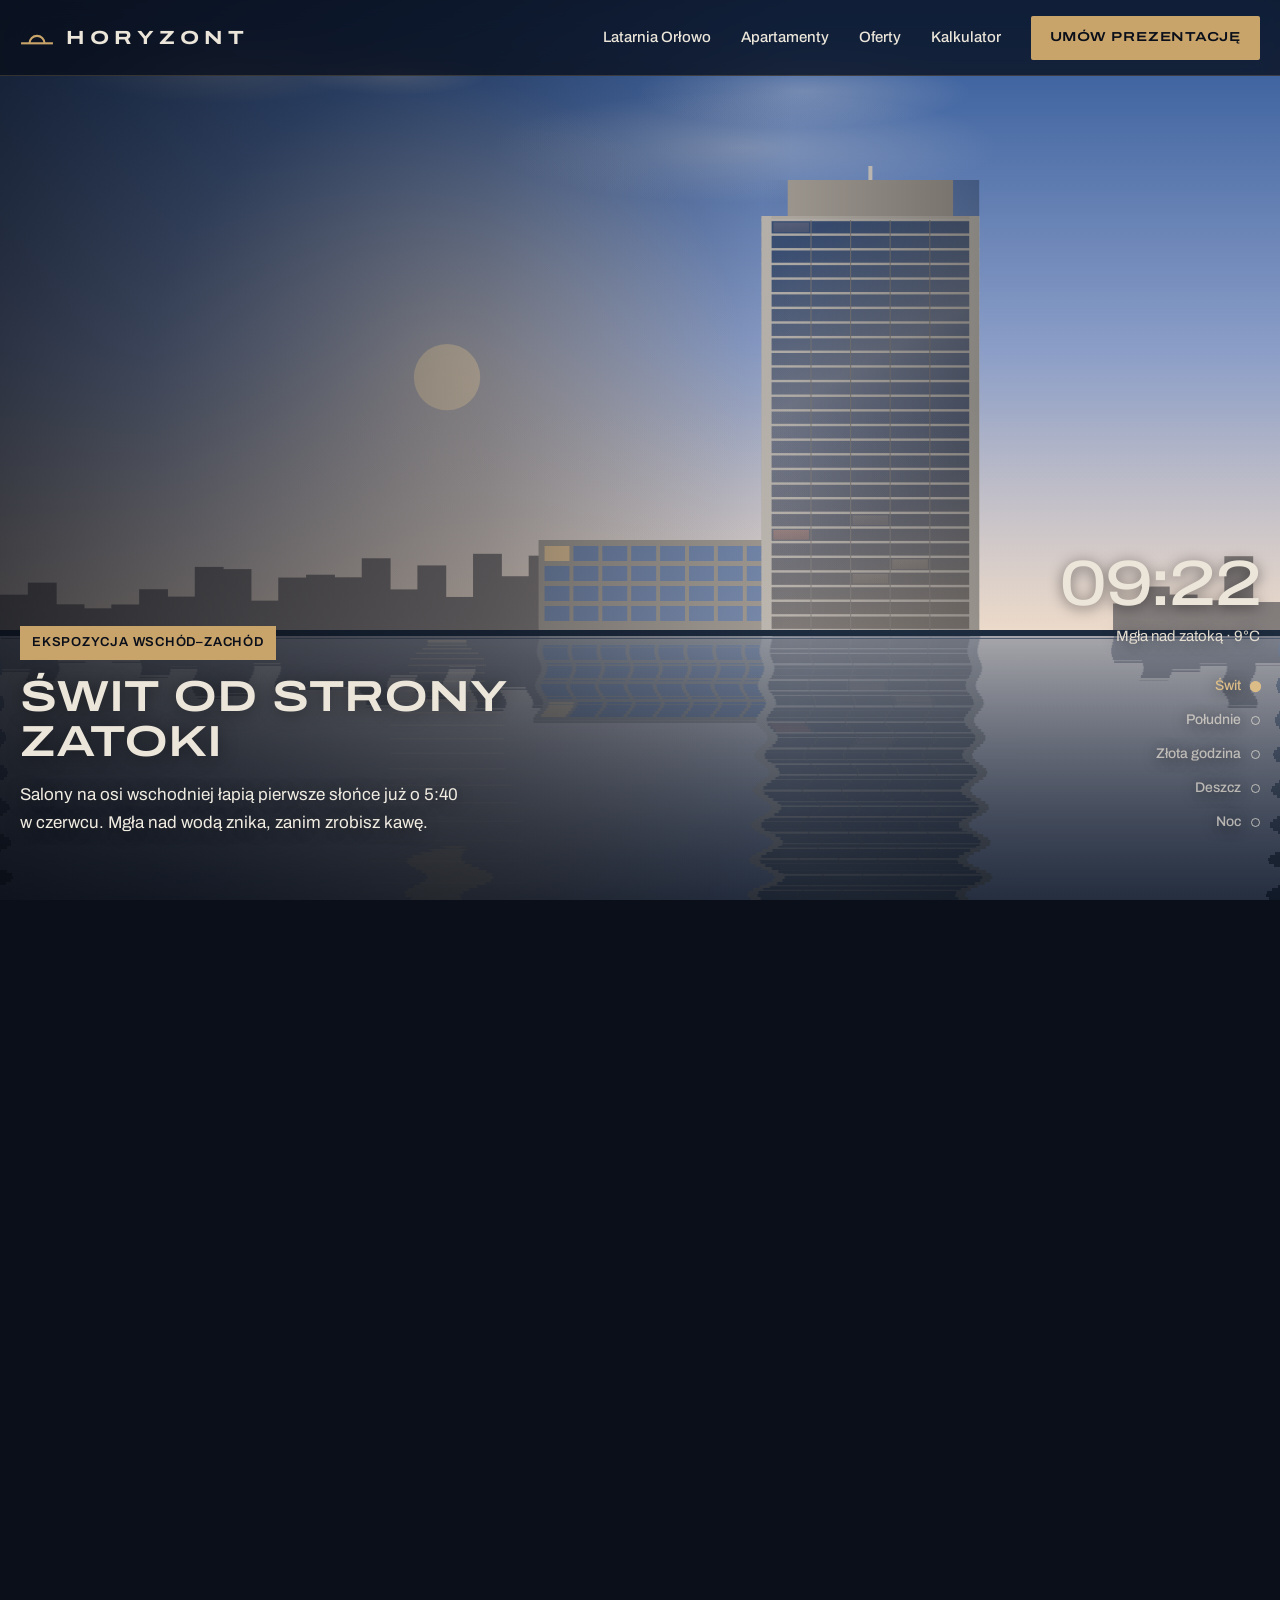
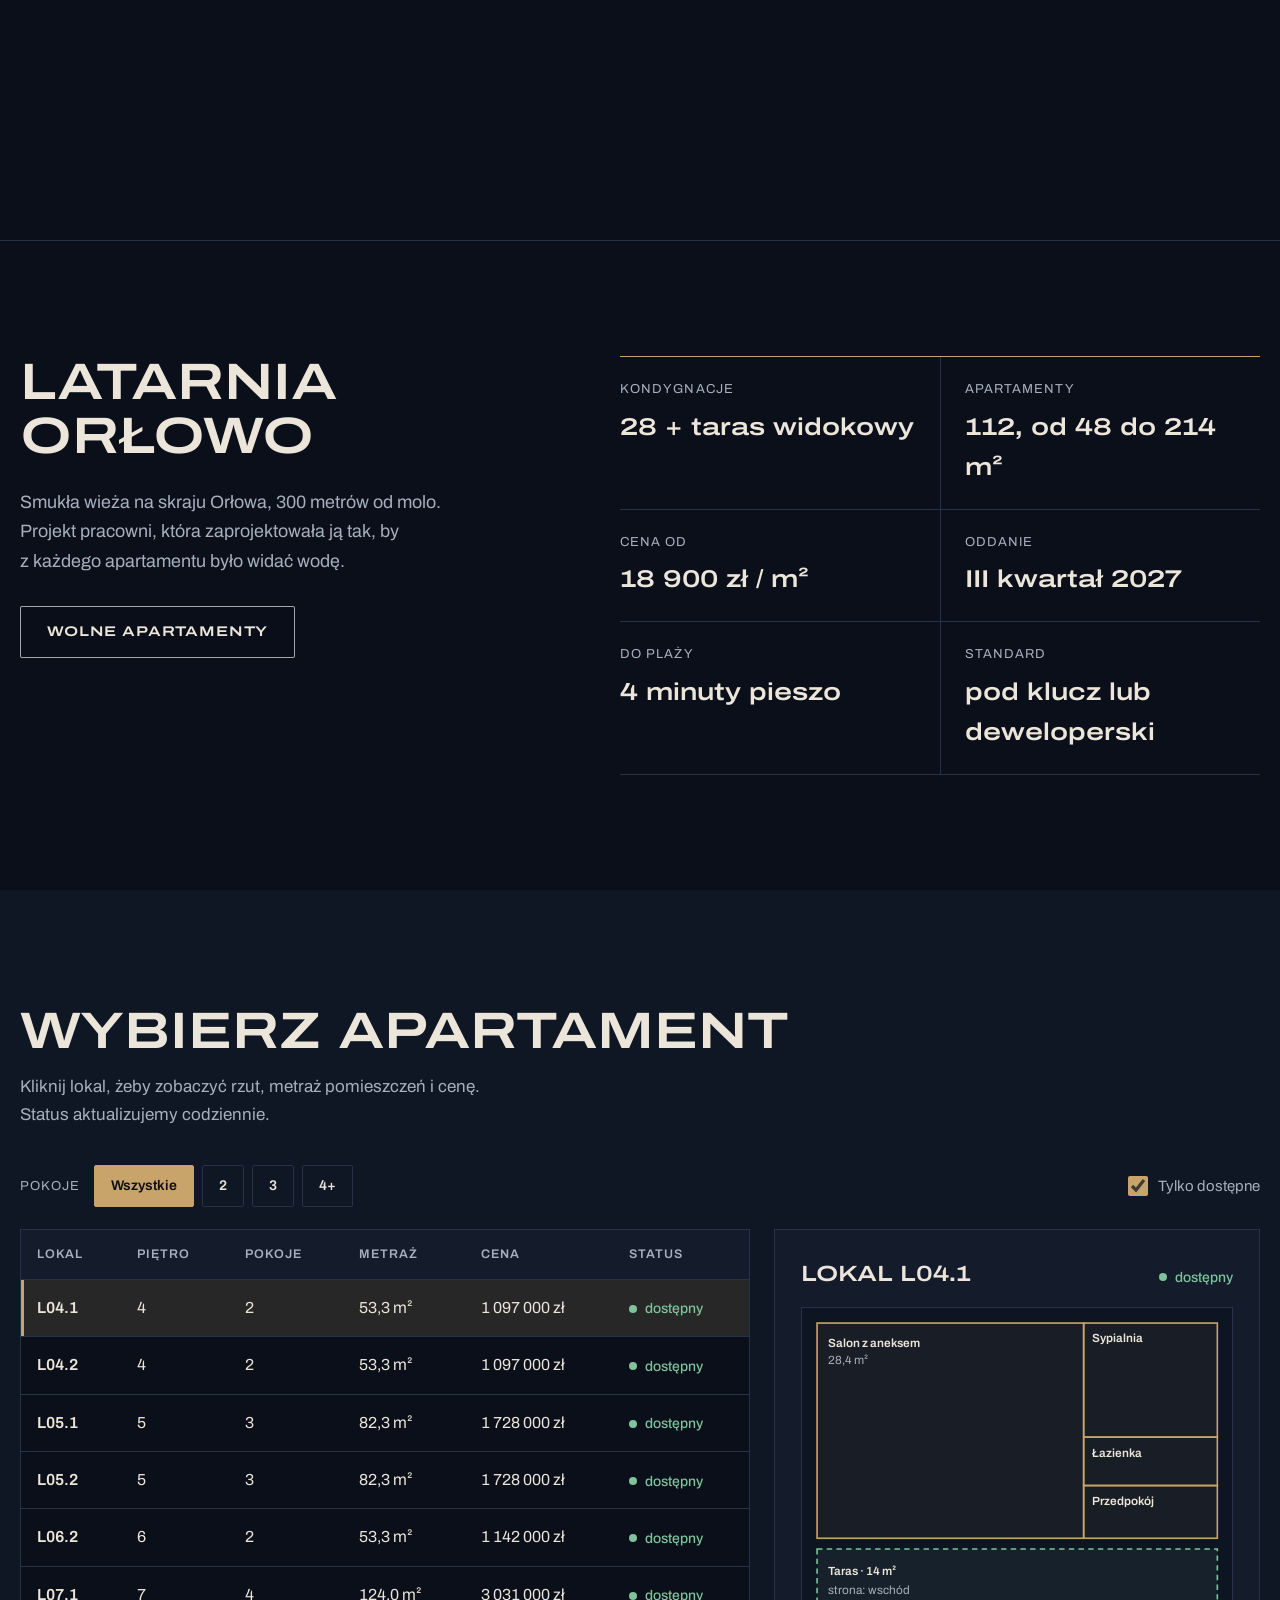
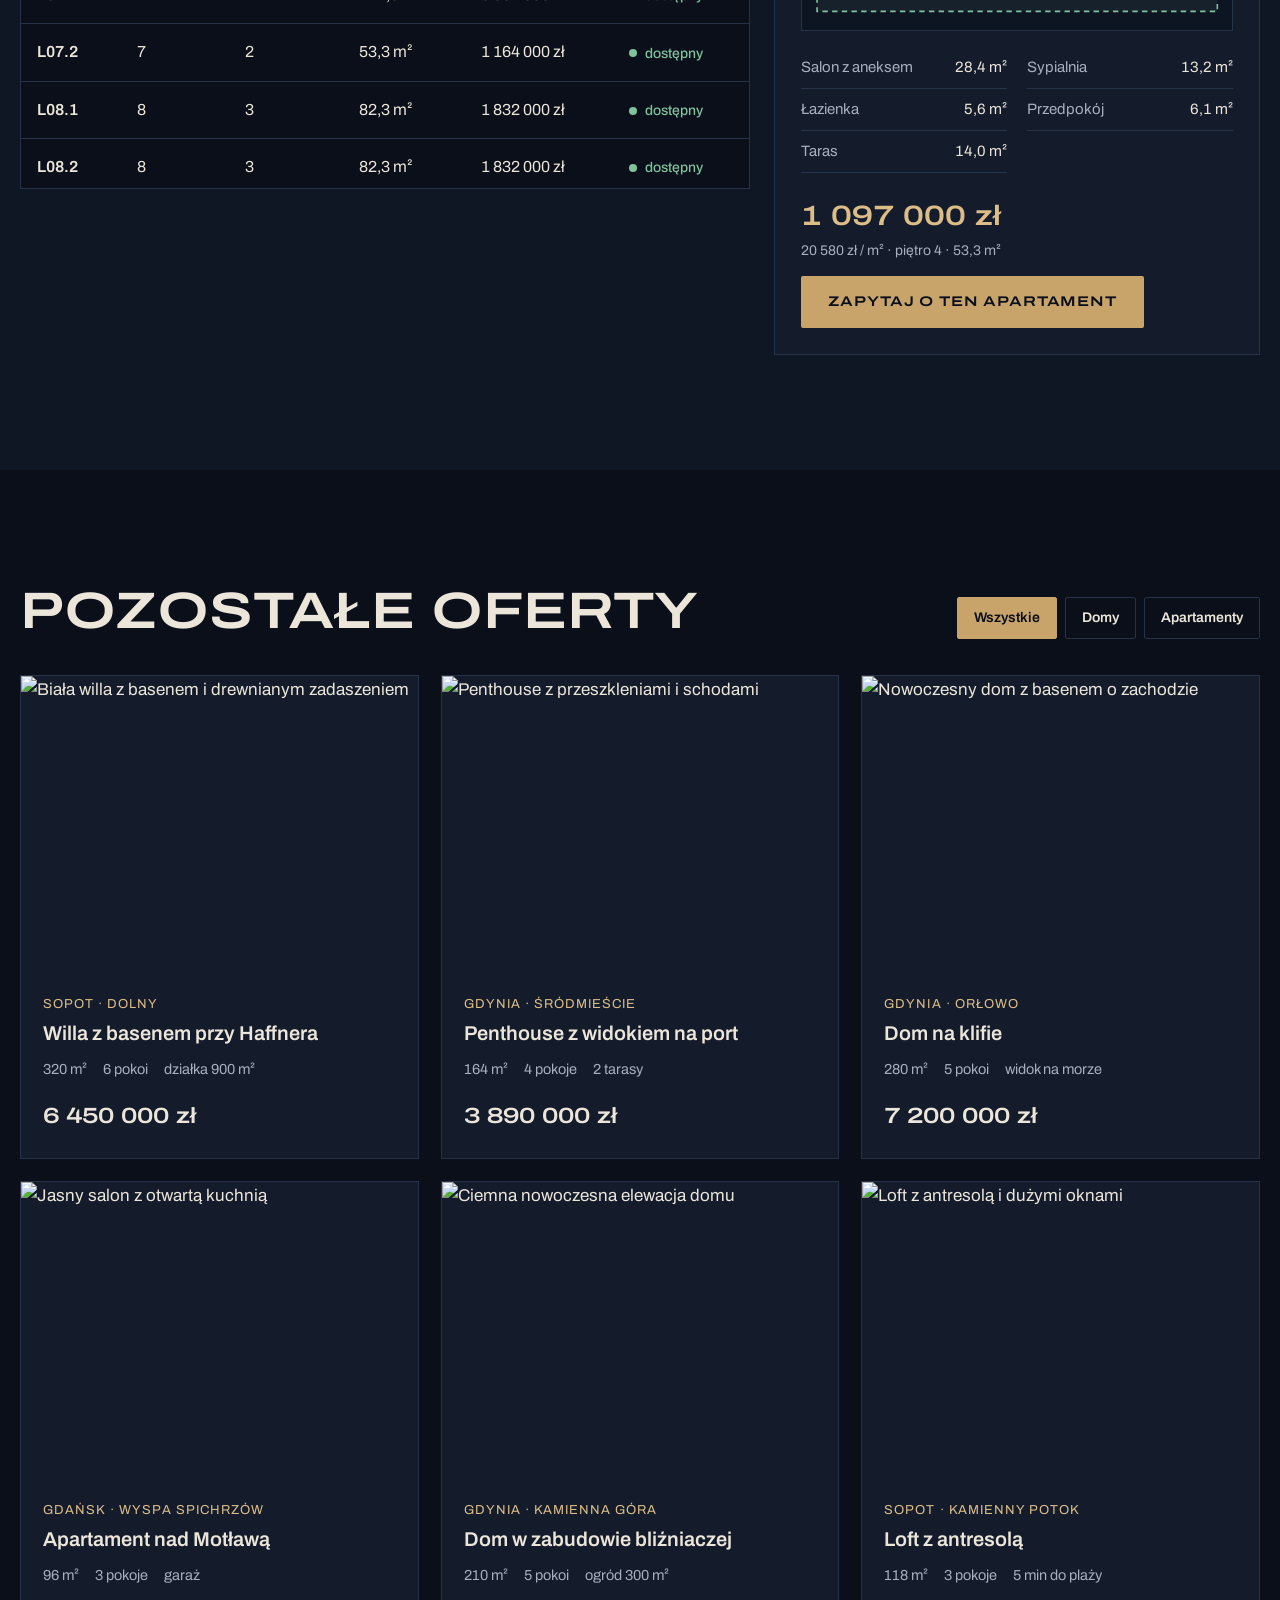
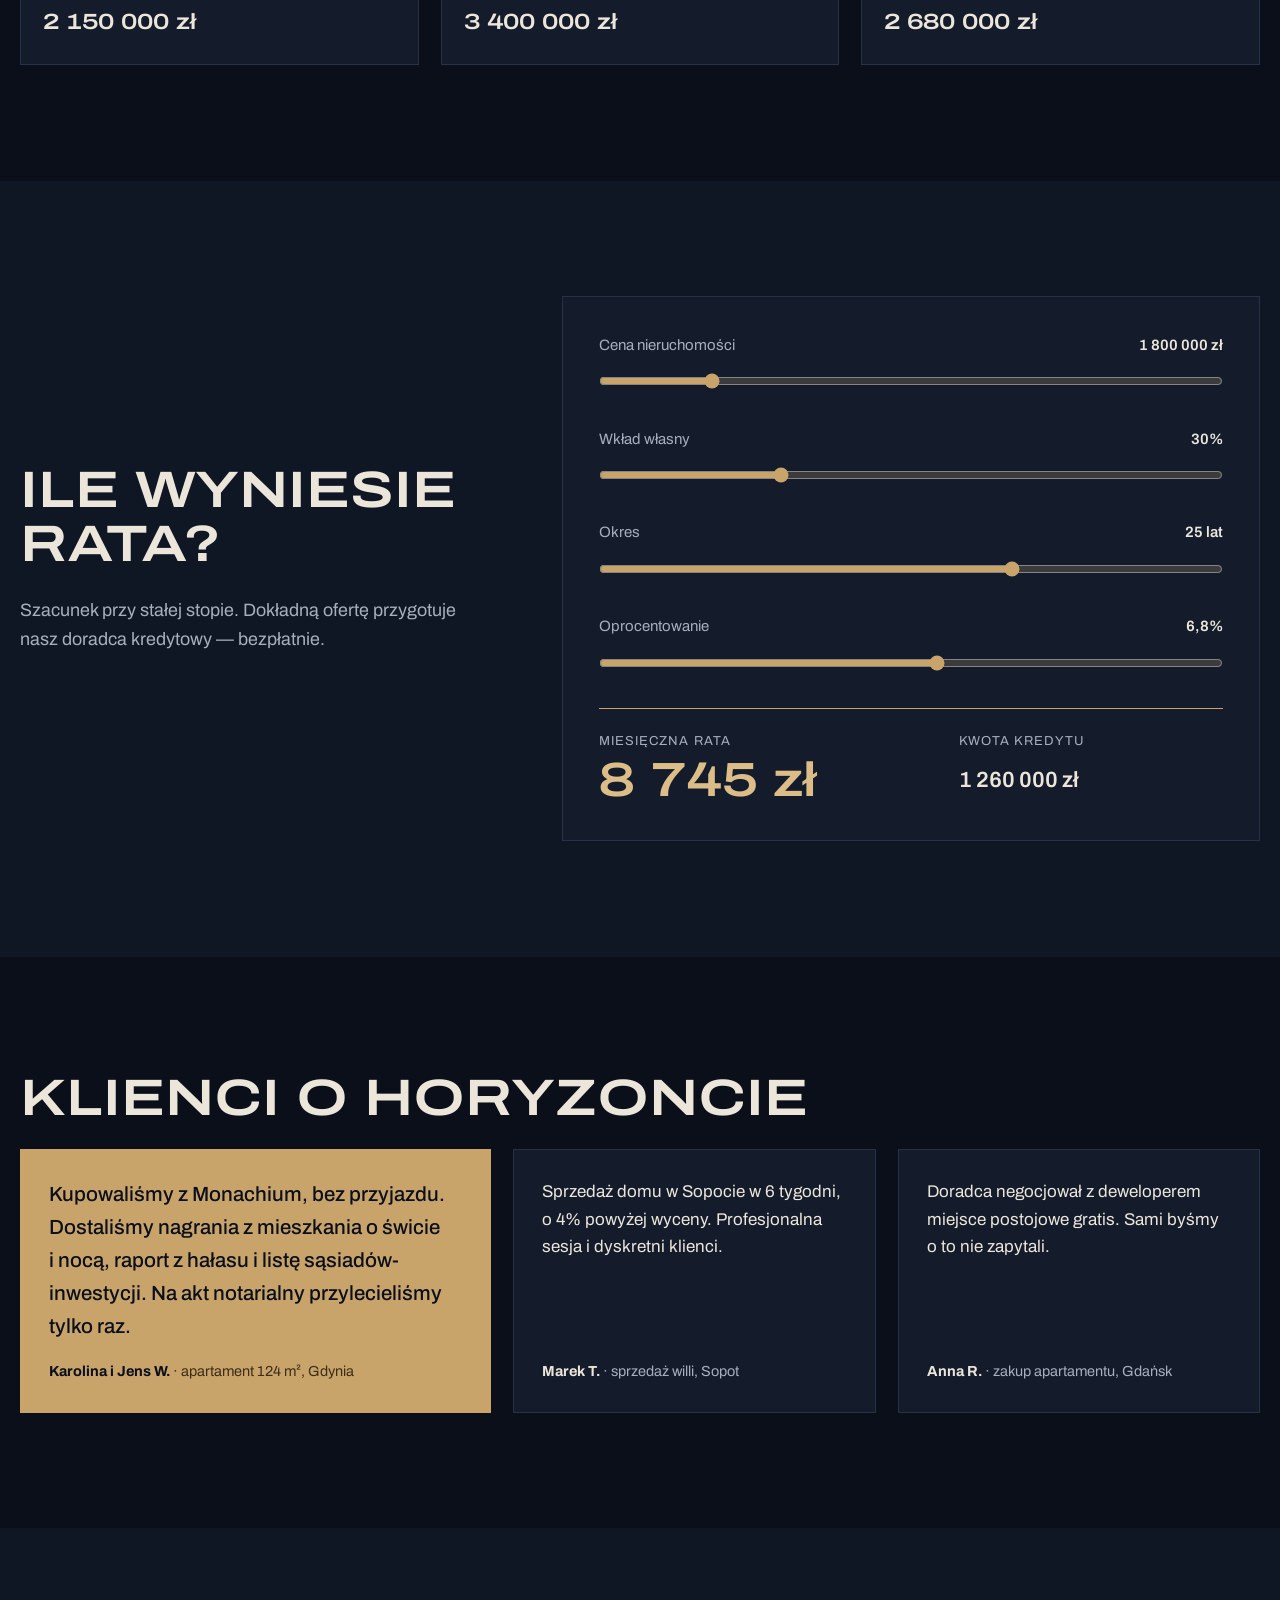
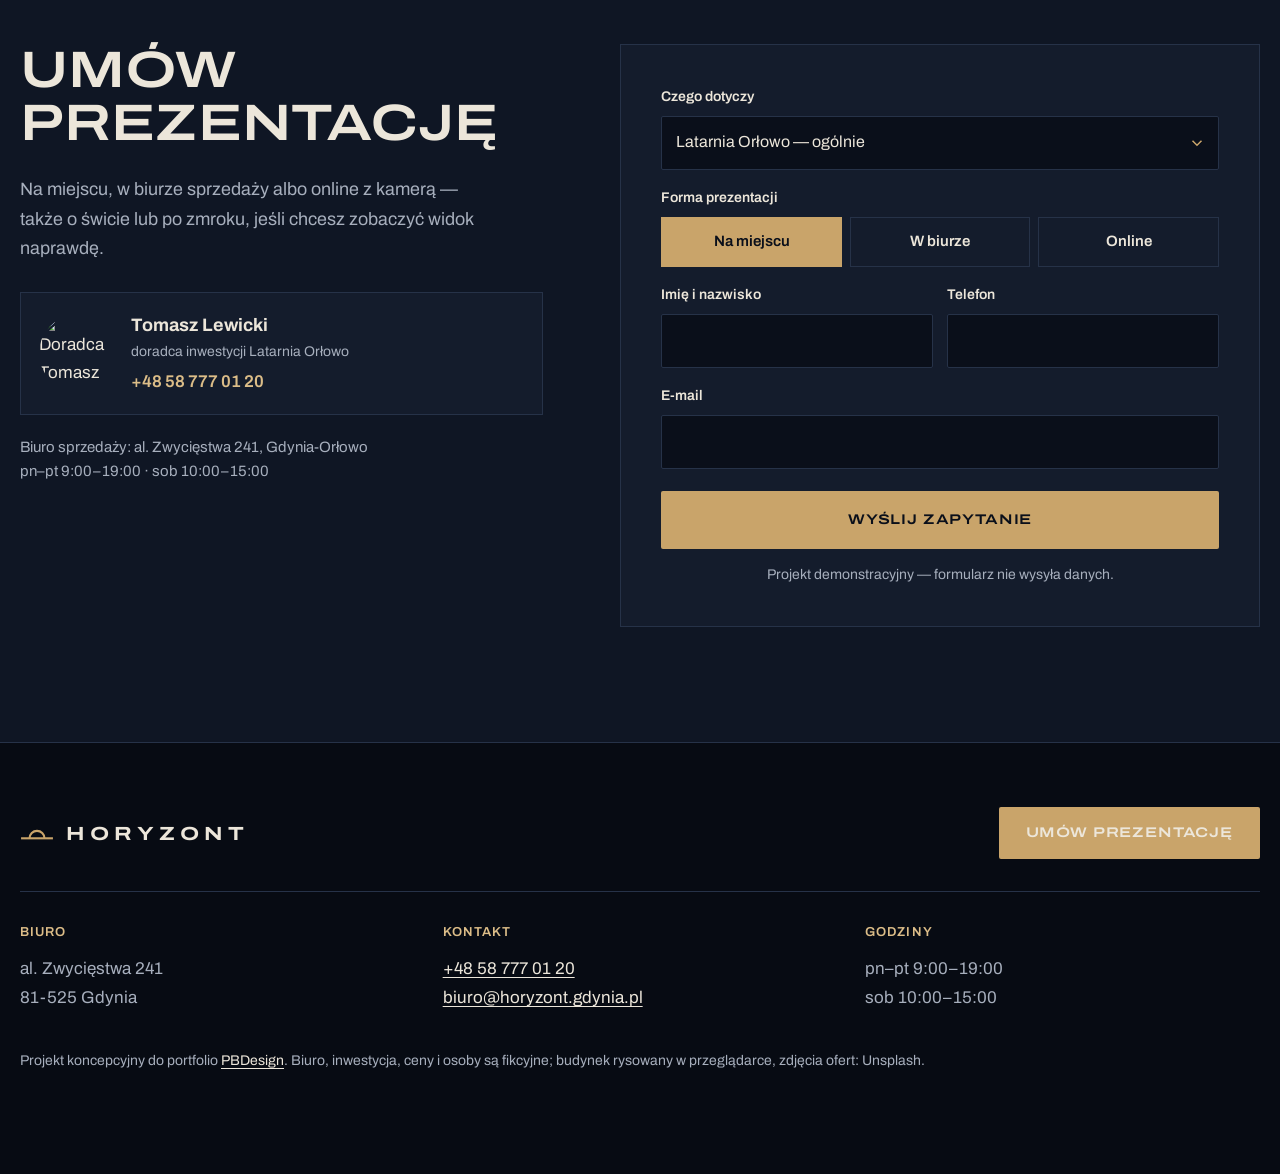
==== index.html @ 085b6e18 "Mobile: krótsza lista lokali i przewijanie do rzutu" ====
<!doctype html>
<html lang="pl">
<head>
<meta charset="utf-8">
<meta name="viewport" content="width=device-width, initial-scale=1, viewport-fit=cover">
<title>HORYZONT — nieruchomości premium, Gdynia · Latarnia Orłowo</title>
<meta name="description" content="HORYZONT — biuro nieruchomości premium w Gdyni. Latarnia Orłowo: 28 pięter nad Zatoką Gdańską. Zobacz budynek o świcie, w południe, o zachodzie, w deszczu i nocą.">
<meta property="og:title" content="HORYZONT — Latarnia Orłowo">
<meta property="og:description" content="Zobacz swój dom o każdej porze dnia. Apartamenty nad Zatoką Gdańską.">
<meta name="theme-color" content="#0a0f1a">
<link rel="icon" href="data:image/svg+xml,%3Csvg xmlns='http://www.w3.org/2000/svg' viewBox='0 0 32 32'%3E%3Crect width='32' height='32' fill='%230a0f1a'/%3E%3Cpath d='M4 21h24' stroke='%23c9a46a' stroke-width='2'/%3E%3Cpath d='M10 21a6 6 0 0 1 12 0' fill='none' stroke='%23c9a46a' stroke-width='2'/%3E%3C/svg%3E">
<link rel="preconnect" href="https://fonts.googleapis.com">
<link rel="preconnect" href="https://fonts.gstatic.com" crossorigin>
<link href="https://fonts.googleapis.com/css2?family=Archivo:wdth,wght@100,400;100,500;100,600;125,500;125,600;125,700&display=swap" rel="stylesheet">
<link rel="stylesheet" href="style.css?v=2">
</head>
<body>
<!--
THESIS: Budynek pokazany w czasie, nie na jednym renderze — scroll to zegar: świt, południe, złota godzina, deszcz, noc; odrzuca statyczny hero "wizualizacja + przycisk".
OWN-WORLD: nocny granat #0a0f1a / grafit #121a2a, mosiądz #c9a46a (linie, przyciski, cyfry), ciepła biel #ece6da. Archivo 125% wersalikami, cyfry tabelaryczne jak na planie architekta. Znak: horyzont z półkolem słońca. Ostre krawędzie, cienkie mosiężne linie, karty jako arkusze specyfikacji.
STORY: gość widzi budynek w pięciu warunkach, rozumie, co daje lokalizacja i standard, wybiera apartament z tabeli, liczy ratę, umawia prezentację.
FIRST VIEWPORT: pełnoekranowa scena canvas (świt nad zatoką, wieża z odbiciem w wodzie); po lewej nagłówek wersalikami, lead, mosiężny przycisk "Wybierz apartament"; po prawej HUD: zegar, pogoda, 5 punktów pory dnia.
FORM: kierunek wskazany przez użytkownika (scena pory dnia), przepis AMBRA w ciemnej odmianie; sygnatura: proceduralna scena canvas sterowana scrollem + tabela lokali z planem.
FINISH: unreviewed and undocumented is unfinished; this build ends with the finish review, the verdict, and DESIGN.md
-->
<a class="skip" href="#apartamenty">Przejdź do apartamentów</a>

<header class="header" id="header">
  <div class="wrap header__in">
    <a class="brand" href="#top" aria-label="HORYZONT — strona główna">
      <svg viewBox="0 0 32 20" aria-hidden="true"><path d="M1 15h30"/><path d="M9 15a7 7 0 0 1 14 0"/></svg>
      <span>HORYZONT</span>
    </a>
    <nav class="nav" id="nav" aria-label="Główna nawigacja">
      <a href="#inwestycja">Latarnia Orłowo</a>
      <a href="#apartamenty">Apartamenty</a>
      <a href="#oferty">Oferty</a>
      <a href="#kalkulator">Kalkulator</a>
      <a class="btn btn--gold nav__cta" href="#kontakt">Umów prezentację</a>
    </nav>
    <button class="burger" id="burger" type="button" aria-label="Otwórz menu" aria-expanded="false" aria-controls="nav"><span></span><span></span></button>
  </div>
</header>

<main id="top">
<section class="scene" id="scena" aria-label="Latarnia Orłowo o różnych porach dnia">
  <div class="scene__sticky">
    <canvas id="sky" aria-hidden="true"></canvas>
    <div class="scene__shade" aria-hidden="true"></div>

    <div class="wrap scene__ui">
      <div class="chapters">
        <article class="chapter is-on" data-at="0">
          <h1>Zobacz swój dom o&nbsp;każdej porze dnia</h1>
          <p>Latarnia Orłowo — 28 pięter nad Zatoką Gdańską. Przewiń, a&nbsp;pokażemy, jak budynek i&nbsp;widok z&nbsp;okien zmieniają się od świtu do nocy.</p>
          <div class="chapter__cta">
            <a class="btn btn--gold btn--lg" href="#apartamenty">Wybierz apartament</a>
            <a class="btn btn--line btn--lg" href="#kontakt">Umów prezentację</a>
          </div>
        </article>
        <article class="chapter" data-at="1">
          <span class="chip">Ekspozycja wschód–zachód</span>
          <h2>Świt od strony zatoki</h2>
          <p>Salony na osi wschodniej łapią pierwsze słońce już o&nbsp;5:40 w&nbsp;czerwcu. Mgła nad wodą znika, zanim zrobisz kawę.</p>
        </article>
        <article class="chapter" data-at="2">
          <span class="chip">3,1 m wysokości pomieszczeń</span>
          <h2>Światło przez cały dzień</h2>
          <p>Przeszklenia od podłogi do sufitu i&nbsp;szkło o&nbsp;niskiej refleksyjności. W&nbsp;południe mieszkanie jest jasne, ale nie przegrzane.</p>
        </article>
        <article class="chapter" data-at="3">
          <span class="chip">Tarasy do 64 m²</span>
          <h2>Zachód nad Kępą Redłowską</h2>
          <p>Każdy apartament od 12. piętra ma taras od strony zachodniej. Złota godzina trwa tu dłużej, bo nic nie zasłania horyzontu.</p>
        </article>
        <article class="chapter" data-at="4">
          <span class="chip">Izolacyjność akustyczna 45 dB</span>
          <h2>Kiedy pogoda się psuje</h2>
          <p>Potrójne szyby, cicha wentylacja z&nbsp;rekuperacją i&nbsp;garaż z&nbsp;windą prosto na piętro. Deszcz oglądasz, ale go nie słyszysz.</p>
        </article>
        <article class="chapter" data-at="5">
          <span class="chip">Concierge 24/7</span>
          <h2>Wieczór w&nbsp;Latarni</h2>
          <p>Oświetlony bulwar, recepcja całą dobę i&nbsp;światła Gdyni odbite w&nbsp;wodzie. Na dachu taras widokowy dla mieszkańców.</p>
          <div class="chapter__cta">
            <a class="btn btn--gold btn--lg" href="#apartamenty">Zobacz wolne apartamenty</a>
          </div>
        </article>
      </div>

      <aside class="hud" aria-label="Pora dnia w scenie">
        <p class="hud__time" id="hudTime">06:20</p>
        <p class="hud__weather" id="hudWeather">Mgła nad zatoką · 9°C</p>
        <ol class="hud__rail" id="hudRail">
          <li><button type="button" data-p="0.12">Świt</button></li>
          <li><button type="button" data-p="0.32">Południe</button></li>
          <li><button type="button" data-p="0.54">Złota godzina</button></li>
          <li><button type="button" data-p="0.74">Deszcz</button></li>
          <li><button type="button" data-p="0.95">Noc</button></li>
        </ol>
      </aside>
    </div>
    <p class="scene__hint" id="hint" aria-hidden="true">Przewiń, żeby zmienić porę dnia</p>
  </div>
</section>

<section class="inv" id="inwestycja" aria-labelledby="inv-h">
  <div class="wrap inv__in">
    <div>
      <h2 id="inv-h" class="h2">Latarnia Orłowo</h2>
      <p class="lead">Smukła wieża na skraju Orłowa, 300 metrów od molo. Projekt pracowni, która zaprojektowała ją tak, by z&nbsp;każdego apartamentu było widać wodę.</p>
      <a class="btn btn--line" href="#apartamenty">Wolne apartamenty</a>
    </div>
    <dl class="spec">
      <div><dt>Kondygnacje</dt><dd>28 + taras widokowy</dd></div>
      <div><dt>Apartamenty</dt><dd>112, od 48 do 214 m²</dd></div>
      <div><dt>Cena od</dt><dd>18 900 zł / m²</dd></div>
      <div><dt>Oddanie</dt><dd>III kwartał 2027</dd></div>
      <div><dt>Do plaży</dt><dd>4 minuty pieszo</dd></div>
      <div><dt>Standard</dt><dd>pod klucz lub deweloperski</dd></div>
    </dl>
  </div>
</section>

<section class="units" id="apartamenty" aria-labelledby="units-h">
  <div class="wrap">
    <div class="sec-head">
      <h2 id="units-h" class="h2">Wybierz apartament</h2>
      <p>Kliknij lokal, żeby zobaczyć rzut, metraż pomieszczeń i&nbsp;cenę. Status aktualizujemy codziennie.</p>
    </div>
    <div class="filters" role="group" aria-label="Filtruj apartamenty">
      <span class="filters__label">Pokoje</span>
      <button type="button" class="fchip is-on" data-rooms="all" aria-pressed="true">Wszystkie</button>
      <button type="button" class="fchip" data-rooms="2" aria-pressed="false">2</button>
      <button type="button" class="fchip" data-rooms="3" aria-pressed="false">3</button>
      <button type="button" class="fchip" data-rooms="4" aria-pressed="false">4+</button>
      <label class="toggle"><input type="checkbox" id="onlyFree" checked><span>Tylko dostępne</span></label>
    </div>
    <div class="units__in">
      <div class="table-wrap">
        <table class="utable">
          <thead><tr><th scope="col">Lokal</th><th scope="col">Piętro</th><th scope="col">Pokoje</th><th scope="col">Metraż</th><th scope="col">Cena</th><th scope="col">Status</th></tr></thead>
          <tbody id="unitRows"></tbody>
        </table>
        <button type="button" class="btn btn--line more" id="moreUnits" hidden>Pokaż wszystkie</button>
        <p class="empty" id="unitEmpty" hidden>Brak wolnych lokali w&nbsp;tym układzie. <button type="button" class="link" id="showAll">Pokaż także zarezerwowane</button></p>
      </div>
      <article class="plan" id="plan" aria-live="polite">
        <div class="plan__head">
          <h3 id="planTitle">Apartament</h3>
          <span class="status" id="planStatus"></span>
        </div>
        <svg class="plan__svg" id="planSvg" viewBox="0 0 400 300" role="img" aria-label="Rzut apartamentu"></svg>
        <dl class="plan__rooms" id="planRooms"></dl>
        <div class="plan__foot">
          <p><strong id="planPrice"></strong><span id="planM2"></span></p>
          <a class="btn btn--gold" href="#kontakt" id="planAsk">Zapytaj o&nbsp;ten apartament</a>
        </div>
      </article>
    </div>
  </div>
</section>

<section class="offers" id="oferty" aria-labelledby="off-h">
  <div class="wrap">
    <div class="sec-head">
      <h2 id="off-h" class="h2">Pozostałe oferty</h2>
      <div class="tabs" role="group" aria-label="Rodzaj nieruchomości">
        <button type="button" class="fchip is-on" data-kind="all" aria-pressed="true">Wszystkie</button>
        <button type="button" class="fchip" data-kind="dom" aria-pressed="false">Domy</button>
        <button type="button" class="fchip" data-kind="apt" aria-pressed="false">Apartamenty</button>
      </div>
    </div>
    <div class="ogrid" id="ogrid">
      <article class="offer" data-kind="dom"><img src="https://images.unsplash.com/photo-1613490493576-7fde63acd811?w=900&q=75" alt="Biała willa z basenem i drewnianym zadaszeniem" loading="lazy"><div class="offer__body"><p class="offer__loc">Sopot · Dolny</p><h3>Willa z&nbsp;basenem przy Haffnera</h3><ul><li>320 m²</li><li>6 pokoi</li><li>działka 900 m²</li></ul><p class="offer__price">6 450 000 zł</p></div></article>
      <article class="offer" data-kind="apt"><img src="https://images.unsplash.com/photo-1600573472550-8090b5e0745e?w=900&q=75" alt="Penthouse z przeszkleniami i schodami" loading="lazy"><div class="offer__body"><p class="offer__loc">Gdynia · Śródmieście</p><h3>Penthouse z&nbsp;widokiem na port</h3><ul><li>164 m²</li><li>4 pokoje</li><li>2 tarasy</li></ul><p class="offer__price">3 890 000 zł</p></div></article>
      <article class="offer" data-kind="dom"><img src="https://images.unsplash.com/photo-1580587771525-78b9dba3b914?w=900&q=75" alt="Nowoczesny dom z basenem o zachodzie" loading="lazy"><div class="offer__body"><p class="offer__loc">Gdynia · Orłowo</p><h3>Dom na klifie</h3><ul><li>280 m²</li><li>5 pokoi</li><li>widok na morze</li></ul><p class="offer__price">7 200 000 zł</p></div></article>
      <article class="offer" data-kind="apt"><img src="https://images.unsplash.com/photo-1600607687939-ce8a6c25118c?w=900&q=75" alt="Jasny salon z otwartą kuchnią" loading="lazy"><div class="offer__body"><p class="offer__loc">Gdańsk · Wyspa Spichrzów</p><h3>Apartament nad Motławą</h3><ul><li>96 m²</li><li>3 pokoje</li><li>garaż</li></ul><p class="offer__price">2 150 000 zł</p></div></article>
      <article class="offer" data-kind="dom"><img src="https://images.unsplash.com/photo-1600585154526-990dced4db0d?w=900&q=75" alt="Ciemna nowoczesna elewacja domu" loading="lazy"><div class="offer__body"><p class="offer__loc">Gdynia · Kamienna Góra</p><h3>Dom w&nbsp;zabudowie bliźniaczej</h3><ul><li>210 m²</li><li>5 pokoi</li><li>ogród 300 m²</li></ul><p class="offer__price">3 400 000 zł</p></div></article>
      <article class="offer" data-kind="apt"><img src="https://images.unsplash.com/photo-1600566753086-00f18fb6b3ea?w=900&q=75" alt="Loft z antresolą i dużymi oknami" loading="lazy"><div class="offer__body"><p class="offer__loc">Sopot · Kamienny Potok</p><h3>Loft z&nbsp;antresolą</h3><ul><li>118 m²</li><li>3 pokoje</li><li>5 min do plaży</li></ul><p class="offer__price">2 680 000 zł</p></div></article>
    </div>
  </div>
</section>

<section class="calc" id="kalkulator" aria-labelledby="calc-h">
  <div class="wrap calc__in">
    <div>
      <h2 id="calc-h" class="h2">Ile wyniesie rata?</h2>
      <p class="lead">Szacunek przy stałej stopie. Dokładną ofertę przygotuje nasz doradca kredytowy — bezpłatnie.</p>
    </div>
    <form class="calcbox" id="calc" onsubmit="return false">
      <div class="range"><label for="cPrice">Cena nieruchomości <output id="oPrice">1 800 000 zł</output></label><input type="range" id="cPrice" min="500000" max="8000000" step="50000" value="1800000"></div>
      <div class="range"><label for="cDown">Wkład własny <output id="oDown">30%</output></label><input type="range" id="cDown" min="10" max="80" step="5" value="30"></div>
      <div class="range"><label for="cYears">Okres <output id="oYears">25 lat</output></label><input type="range" id="cYears" min="5" max="35" step="1" value="25"></div>
      <div class="range"><label for="cRate">Oprocentowanie <output id="oRate">6,8%</output></label><input type="range" id="cRate" min="3" max="10" step="0.1" value="6.8"></div>
      <div class="calcbox__res">
        <p><span>Miesięczna rata</span><strong id="rata">8 207 zł</strong></p>
        <p><span>Kwota kredytu</span><b id="kwota">1 260 000 zł</b></p>
      </div>
    </form>
  </div>
</section>

<section class="voices" aria-labelledby="voi-h">
  <div class="wrap">
    <h2 id="voi-h" class="h2">Klienci o&nbsp;HORYZONCIE</h2>
    <div class="voices__in">
      <figure class="voice voice--lead">
        <blockquote>Kupowaliśmy z&nbsp;Monachium, bez przyjazdu. Dostaliśmy nagrania z&nbsp;mieszkania o&nbsp;świcie i&nbsp;nocą, raport z&nbsp;hałasu i&nbsp;listę sąsiadów-inwestycji. Na akt notarialny przylecieliśmy tylko raz.</blockquote>
        <figcaption><b>Karolina i&nbsp;Jens W.</b> · apartament 124 m², Gdynia</figcaption>
      </figure>
      <figure class="voice"><blockquote>Sprzedaż domu w&nbsp;Sopocie w&nbsp;6 tygodni, o&nbsp;4% powyżej wyceny. Profesjonalna sesja i&nbsp;dyskretni klienci.</blockquote><figcaption><b>Marek T.</b> · sprzedaż willi, Sopot</figcaption></figure>
      <figure class="voice"><blockquote>Doradca negocjował z&nbsp;deweloperem miejsce postojowe gratis. Sami byśmy o&nbsp;to nie zapytali.</blockquote><figcaption><b>Anna R.</b> · zakup apartamentu, Gdańsk</figcaption></figure>
    </div>
  </div>
</section>

<section class="contact" id="kontakt" aria-labelledby="con-h">
  <div class="wrap contact__in">
    <div class="contact__aside">
      <h2 id="con-h" class="h2">Umów prezentację</h2>
      <p class="lead">Na miejscu, w&nbsp;biurze sprzedaży albo online z&nbsp;kamerą — także o&nbsp;świcie lub po zmroku, jeśli chcesz zobaczyć widok naprawdę.</p>
      <div class="agent">
        <img src="https://images.unsplash.com/photo-1560250097-0b93528c311a?w=300&q=80" alt="Doradca Tomasz Lewicki" loading="lazy">
        <div><b>Tomasz Lewicki</b><span>doradca inwestycji Latarnia Orłowo</span><a href="tel:+48587770120">+48 58 777 01 20</a></div>
      </div>
      <p class="office">Biuro sprzedaży: al. Zwycięstwa 241, Gdynia-Orłowo<br>pn–pt 9:00–19:00 · sob 10:00–15:00</p>
    </div>
    <form class="form" id="form" novalidate>
      <div id="formBody">
        <div class="field"><label for="topic">Czego dotyczy</label><select id="topic" name="topic"><option value="latarnia">Latarnia Orłowo — ogólnie</option></select></div>
        <fieldset class="field">
          <legend>Forma prezentacji</legend>
          <div class="seg">
            <label><input type="radio" name="mode" value="miejsce" checked><span>Na miejscu</span></label>
            <label><input type="radio" name="mode" value="biuro"><span>W&nbsp;biurze</span></label>
            <label><input type="radio" name="mode" value="online"><span>Online</span></label>
          </div>
        </fieldset>
        <div class="row2">
          <div class="field"><label for="name">Imię i&nbsp;nazwisko</label><input id="name" name="name" autocomplete="name"><p class="err" id="name-err"></p></div>
          <div class="field"><label for="phone">Telefon</label><input id="phone" name="phone" type="tel" autocomplete="tel" inputmode="tel"><p class="err" id="phone-err"></p></div>
        </div>
        <div class="field"><label for="email">E-mail</label><input id="email" name="email" type="email" autocomplete="email"><p class="err" id="email-err"></p></div>
        <button class="btn btn--gold btn--lg btn--full" type="submit" id="submit">Wyślij zapytanie</button>
        <p class="form__note">Projekt demonstracyjny — formularz nie wysyła danych.</p>
      </div>
      <div class="done" id="done" hidden tabindex="-1">
        <svg viewBox="0 0 32 20" aria-hidden="true"><path d="M1 15h30"/><path d="M9 15a7 7 0 0 1 14 0"/></svg>
        <h3>Dziękujemy</h3>
        <p id="doneText"></p>
        <button class="btn btn--line" type="button" id="again">Nowe zapytanie</button>
      </div>
    </form>
  </div>
</section>
</main>

<footer class="footer">
  <div class="wrap">
    <div class="footer__top">
      <a class="brand" href="#top"><svg viewBox="0 0 32 20" aria-hidden="true"><path d="M1 15h30"/><path d="M9 15a7 7 0 0 1 14 0"/></svg><span>HORYZONT</span></a>
      <a class="btn btn--gold" href="#kontakt">Umów prezentację</a>
    </div>
    <div class="footer__grid">
      <div><h3>Biuro</h3><p>al. Zwycięstwa 241<br>81-525 Gdynia</p></div>
      <div><h3>Kontakt</h3><p><a href="tel:+48587770120">+48 58 777 01 20</a><br><a href="mailto:biuro@horyzont.gdynia.pl">biuro@horyzont.gdynia.pl</a></p></div>
      <div><h3>Godziny</h3><p>pn–pt 9:00–19:00<br>sob 10:00–15:00</p></div>
    </div>
    <p class="footer__small">Projekt koncepcyjny do portfolio <a href="https://borkowskiprzemo098.github.io/PORTFOLIO/">PBDesign</a>. Biuro, inwestycja, ceny i&nbsp;osoby są fikcyjne; budynek rysowany w&nbsp;przeglądarce, zdjęcia ofert: Unsplash.</p>
  </div>
</footer>

<a class="fab" href="#kontakt" id="fab">Umów prezentację</a>

<script src="app.js?v=5"></script>
</body>
</html>
---- style.css ----
:root {
  --night: #0a0f1a;
  --night-2: #0f1624;
  --panel: #141c2c;
  --line: #263248;
  --brass: #c9a46a;
  --brass-hi: #dcbd88;
  --text: #ece6da;
  --muted: #a7afbd;
  --free: #7fc29b;
  --held: #e0b45e;
  --sold: #8a93a3;
  --err: #ff9b86;
  --ease: cubic-bezier(.16, 1, .3, 1);
  --font: "Archivo", system-ui, sans-serif;
  --header: 76px;
}

*, *::before, *::after { box-sizing: border-box; }
html { scroll-behavior: smooth; scroll-padding-top: var(--header); scrollbar-color: var(--line) var(--night); -webkit-text-size-adjust: 100%; }
body { margin: 0; background: var(--night); color: var(--text); font: 400 17px/1.65 var(--font); -webkit-font-smoothing: antialiased; overflow-x: clip; }
img { display: block; max-width: 100%; height: auto; }
a { color: var(--brass-hi); text-underline-offset: 3px; }
::selection { background: var(--brass); color: var(--night); }
:focus-visible { outline: 2px solid var(--brass-hi); outline-offset: 3px; }
.wrap { width: min(1280px, 100% - 40px); margin-inline: auto; }
.skip { position: absolute; left: -999px; top: 8px; background: var(--brass); color: var(--night); padding: 10px 16px; z-index: 100; }
.skip:focus { left: 16px; }
section:not(.scene) { padding-block: clamp(72px, 9vw, 130px); }

.h2, h1, .chapter h2, .brand span, .spec dd, .plan__foot strong, .calcbox__res strong, .offer__price, .hud__time {
  font-stretch: 125%;
}
.h2 { font-size: clamp(30px, 4vw, 54px); font-weight: 600; line-height: 1.05; text-transform: uppercase; margin: 0 0 24px; text-wrap: balance; }
.lead { font-size: clamp(17px, 1.4vw, 20px); color: var(--muted); max-width: 46ch; }
.sec-head { display: flex; justify-content: space-between; align-items: end; flex-wrap: wrap; gap: 14px 48px; margin-bottom: 36px; }
.sec-head .h2 { margin: 0; }
.sec-head p { margin: 0; color: var(--muted); max-width: 46ch; }

/* buttons */
.btn { display: inline-flex; align-items: center; justify-content: center; min-height: 52px; padding: 14px 26px; font: 600 14px/1.15 var(--font); font-stretch: 125%; letter-spacing: .06em; text-transform: uppercase; text-decoration: none; border: 1.5px solid transparent; border-radius: 2px; cursor: pointer; text-align: center; transition: background-color .25s, color .25s, border-color .25s, transform .25s var(--ease); }
.btn--lg { min-height: 58px; padding: 16px 30px; }
.btn--full { width: 100%; }
.btn--gold { background: var(--brass); color: var(--night); }
.btn--gold:hover { background: var(--brass-hi); transform: translateY(-2px); }
.btn--line { background: rgba(10, 15, 26, .35); color: var(--text); border-color: rgba(236, 230, 218, .7); }
.btn--line:hover { background: var(--text); color: var(--night); }
.btn[disabled] { opacity: .6; cursor: progress; }

/* header */
.header { position: fixed; inset: 0 0 auto; z-index: 50; height: var(--header); background: rgba(10, 15, 26, .78); backdrop-filter: blur(14px) saturate(1.2); -webkit-backdrop-filter: blur(14px) saturate(1.2); border-bottom: 1px solid rgba(201, 164, 106, .22); }
.header__in { display: flex; align-items: center; justify-content: space-between; height: 100%; }
.brand { display: inline-flex; align-items: center; gap: 12px; color: var(--text); text-decoration: none; }
.brand svg { width: 34px; height: 22px; fill: none; stroke: var(--brass); stroke-width: 2; }
.brand span { font-size: 19px; font-weight: 700; letter-spacing: .26em; }
.nav { display: flex; align-items: center; gap: 30px; }
.nav a:not(.btn) { color: var(--text); font-size: 15px; font-weight: 500; text-decoration: none; padding-block: 6px; background: linear-gradient(var(--brass), var(--brass)) 0 100% / 0 1.5px no-repeat; transition: background-size .35s var(--ease); }
.nav a:not(.btn):hover { background-size: 100% 1.5px; }
.nav__cta { min-height: 44px; padding: 10px 18px; font-size: 13px; }
.burger { display: none; width: 48px; height: 48px; border: 0; background: transparent; color: var(--text); cursor: pointer; padding: 0 11px; }
.burger span { display: block; height: 2px; background: currentColor; margin: 7px 0; transition: transform .3s var(--ease); }
.burger[aria-expanded="true"] span:first-child { transform: translateY(4.5px) rotate(45deg); }
.burger[aria-expanded="true"] span:last-child { transform: translateY(-4.5px) rotate(-45deg); }

/* scene */
.scene { position: relative; height: 560vh; background: var(--night); }
.scene__sticky { position: sticky; top: 0; height: 100vh; height: 100svh; overflow: hidden; }
#sky { position: absolute; inset: 0; width: 100%; height: 100%; display: block; }
.scene__shade { position: absolute; inset: 0; pointer-events: none; background: linear-gradient(90deg, rgba(6, 9, 16, .72) 0%, rgba(6, 9, 16, .35) 38%, rgba(6, 9, 16, 0) 62%), linear-gradient(0deg, rgba(6, 9, 16, .55) 0%, rgba(6, 9, 16, 0) 30%); }
.scene__ui { position: relative; height: 100%; display: grid; grid-template-columns: minmax(0, 1fr) auto; align-items: end; gap: 24px; padding: calc(var(--header) + 24px) 0 clamp(36px, 7vh, 72px); }
.chapters { position: relative; min-height: 340px; max-width: 600px; }
.chapter { position: absolute; left: 0; right: 0; bottom: 0; opacity: 0; transform: translateY(14px); transition: opacity .55s var(--ease), transform .7s var(--ease), visibility .55s; visibility: hidden; text-shadow: 0 2px 18px rgba(0, 0, 0, .45); }
.chapter.is-on { opacity: 1; transform: none; visibility: visible; }
.chapter h1 { font-size: clamp(36px, 5vw, 74px); font-weight: 700; line-height: 1; text-transform: uppercase; margin: 0 0 22px; }
.chapter h2 { font-size: clamp(28px, 3.4vw, 50px); font-weight: 600; line-height: 1.05; text-transform: uppercase; margin: 14px 0 16px; }
.chapter p { font-size: clamp(17px, 1.3vw, 19px); color: #f1ece2; max-width: 44ch; margin: 0; }
.chapter__cta { display: flex; flex-wrap: wrap; gap: 12px; margin-top: 28px; text-shadow: none; }
.chip { display: inline-block; font-size: 13px; font-weight: 600; letter-spacing: .06em; text-transform: uppercase; color: var(--night); background: var(--brass); padding: 6px 12px; text-shadow: none; }
.hud { align-self: end; text-align: right; color: var(--text); text-shadow: 0 2px 14px rgba(0, 0, 0, .5); min-width: 220px; }
.hud__time { margin: 0; font-size: clamp(44px, 5vw, 76px); font-weight: 500; line-height: 1; font-variant-numeric: tabular-nums; letter-spacing: -.01em; }
.hud__weather { margin: 8px 0 22px; font-size: 15px; color: #e3dccf; }
.hud__rail { list-style: none; margin: 0; padding: 0; display: grid; gap: 4px; justify-items: end; }
.hud__rail button { display: inline-flex; align-items: center; gap: 10px; background: none; border: 0; color: rgba(236, 230, 218, .7); font: 500 14px/1 var(--font); cursor: pointer; padding: 8px 0; text-shadow: inherit; }
.hud__rail button::after { content: ""; width: 9px; height: 9px; border: 1.5px solid currentColor; border-radius: 50%; transition: background-color .3s, transform .3s var(--ease); }
.hud__rail button:hover { color: var(--text); }
.hud__rail button.is-on { color: var(--brass-hi); }
.hud__rail button.is-on::after { background: var(--brass-hi); transform: scale(1.25); }
.scene__hint { position: absolute; left: 50%; bottom: 18px; transform: translateX(-50%); margin: 0; font-size: 13px; letter-spacing: .08em; text-transform: uppercase; color: rgba(236, 230, 218, .8); transition: opacity .4s; display: flex; flex-direction: column; align-items: center; gap: 8px; }
.scene__hint::after { content: ""; width: 1.5px; height: 28px; background: linear-gradient(var(--brass), transparent); animation: drip 1.8s var(--ease) infinite; }
@keyframes drip { from { transform: scaleY(0); transform-origin: top; } to { transform: scaleY(1); transform-origin: top; } }
.scene__hint.is-hidden { opacity: 0; }

/* investment */
.inv { background: var(--night); border-top: 1px solid var(--line); }
.inv__in { display: grid; grid-template-columns: minmax(0, .9fr) minmax(0, 1.1fr); gap: clamp(32px, 6vw, 96px); align-items: start; }
.inv .lead { margin: 0 0 30px; }
.spec { display: grid; grid-template-columns: repeat(2, minmax(0, 1fr)); margin: 0; border-top: 1px solid var(--brass); }
.spec div { padding: 22px 0; border-bottom: 1px solid var(--line); }
.spec div:nth-child(odd) { padding-right: 24px; }
.spec div:nth-child(even) { padding-left: 24px; border-left: 1px solid var(--line); }
.spec dt { font-size: 13px; letter-spacing: .08em; text-transform: uppercase; color: var(--muted); margin-bottom: 6px; }
.spec dd { margin: 0; font-size: clamp(20px, 1.9vw, 26px); font-weight: 600; }

/* units */
.units { background: var(--night-2); }
.filters, .tabs { display: flex; flex-wrap: wrap; align-items: center; gap: 8px; }
.filters { margin-bottom: 22px; }
.filters__label { font-size: 13px; letter-spacing: .08em; text-transform: uppercase; color: var(--muted); margin-right: 6px; }
.fchip { min-height: 42px; padding: 8px 16px; border: 1.5px solid var(--line); background: transparent; color: var(--text); font: 600 14px/1 var(--font); border-radius: 2px; cursor: pointer; transition: border-color .2s, background-color .2s, color .2s; }
.fchip:hover { border-color: var(--brass); }
.fchip.is-on { background: var(--brass); border-color: var(--brass); color: var(--night); }
.toggle { display: inline-flex; align-items: center; gap: 10px; margin-left: auto; font-size: 15px; color: var(--muted); cursor: pointer; }
.toggle input { width: 20px; height: 20px; accent-color: var(--brass); margin: 0; }
.units__in { display: grid; grid-template-columns: minmax(0, 1.2fr) minmax(0, .8fr); gap: 24px; align-items: start; }
.table-wrap { border: 1px solid var(--line); max-height: 560px; overflow: auto; background: var(--night); }
.utable { width: 100%; border-collapse: collapse; font-variant-numeric: tabular-nums; }
.utable th { position: sticky; top: 0; background: var(--panel); text-align: left; font-size: 12.5px; font-weight: 600; letter-spacing: .08em; text-transform: uppercase; color: var(--muted); padding: 14px 16px; z-index: 1; }
.utable td { padding: 15px 16px; border-top: 1px solid var(--line); font-size: 16px; }
.utable tr[data-id] { cursor: pointer; transition: background-color .15s; }
.utable tr[data-id]:hover { background: rgba(201, 164, 106, .08); }
.utable tr.is-on { background: rgba(201, 164, 106, .16); box-shadow: inset 3px 0 0 var(--brass); }
.utable td:first-child { font-weight: 600; }
.utable td.meta { display: none; }
.utable button.rowbtn { all: unset; cursor: pointer; font-weight: 600; }
.utable button.rowbtn:focus-visible { outline: 2px solid var(--brass-hi); outline-offset: 3px; }
.status { display: inline-flex; align-items: center; gap: 8px; font-size: 14px; font-weight: 500; white-space: nowrap; }
.status::before { content: ""; width: 8px; height: 8px; border-radius: 50%; background: currentColor; }
.st-free { color: var(--free); }
.st-held { color: var(--held); }
.st-sold { color: var(--sold); }
.more { width: 100%; margin-top: 4px; }
.empty { padding: 32px 16px; text-align: center; color: var(--muted); margin: 0; }
.link { background: none; border: 0; color: var(--brass-hi); font: inherit; text-decoration: underline; cursor: pointer; }
.plan { background: var(--panel); border: 1px solid var(--line); padding: 26px; position: sticky; top: calc(var(--header) + 20px); }
.plan__head { display: flex; justify-content: space-between; align-items: baseline; gap: 16px; margin-bottom: 14px; }
.plan__head h3 { margin: 0; font-size: 22px; font-weight: 600; font-stretch: 125%; text-transform: uppercase; }
.plan__svg { width: 100%; height: auto; display: block; background: #0d1422; border: 1px solid var(--line); }
.plan__svg rect { fill: rgba(201, 164, 106, .06); stroke: var(--brass); stroke-width: 1.5; }
.plan__svg rect.terrace { fill: rgba(127, 194, 155, .08); stroke: var(--free); stroke-dasharray: 5 4; }
.plan__svg text { fill: var(--text); font: 600 11px var(--font); }
.plan__svg text.m { fill: var(--muted); font-weight: 400; }
.plan__rooms { display: grid; grid-template-columns: 1fr 1fr; gap: 0 20px; margin: 16px 0 0; font-size: 15px; }
.plan__rooms div { display: flex; justify-content: space-between; padding: 8px 0; border-bottom: 1px solid var(--line); }
.plan__rooms dt { color: var(--muted); }
.plan__rooms dd { margin: 0; font-variant-numeric: tabular-nums; }
.plan__foot { display: flex; justify-content: space-between; align-items: center; flex-wrap: wrap; gap: 14px; margin-top: 20px; }
.plan__foot p { margin: 0; display: grid; }
.plan__foot strong { font-size: 28px; font-weight: 600; color: var(--brass-hi); font-variant-numeric: tabular-nums; }
.plan__foot span { font-size: 14px; color: var(--muted); }

/* offers */
.offers { background: var(--night); }
.ogrid { display: grid; grid-template-columns: repeat(3, minmax(0, 1fr)); gap: 22px; }
.offer { background: var(--panel); border: 1px solid var(--line); overflow: hidden; transition: transform .45s var(--ease), border-color .3s; }
.offer:hover { transform: translateY(-4px); border-color: rgba(201, 164, 106, .6); }
.offer img { width: 100%; aspect-ratio: 4 / 3; object-fit: cover; transition: transform .8s var(--ease); }
.offer:hover img { transform: scale(1.04); }
.offer__body { padding: 20px 22px 24px; }
.offer__loc { margin: 0; font-size: 13px; letter-spacing: .08em; text-transform: uppercase; color: var(--brass-hi); }
.offer h3 { margin: 6px 0 12px; font-size: 20px; font-weight: 600; line-height: 1.25; }
.offer ul { list-style: none; padding: 0; margin: 0 0 16px; display: flex; flex-wrap: wrap; gap: 6px 16px; font-size: 14.5px; color: var(--muted); }
.offer__price { margin: 0; font-size: 22px; font-weight: 600; font-variant-numeric: tabular-nums; }
.offer[hidden] { display: none; }

/* calc */
.calc { background: var(--night-2); }
.calc__in { display: grid; grid-template-columns: minmax(0, .8fr) minmax(0, 1.2fr); gap: clamp(32px, 6vw, 96px); align-items: center; }
.calcbox { background: var(--panel); border: 1px solid var(--line); padding: clamp(22px, 3vw, 36px); display: grid; gap: 22px; }
.range label { display: flex; justify-content: space-between; gap: 12px; font-size: 15px; color: var(--muted); margin-bottom: 10px; }
.range output { color: var(--text); font-weight: 600; font-variant-numeric: tabular-nums; }
.range input { width: 100%; accent-color: var(--brass); height: 28px; margin: 0; }
.calcbox__res { display: grid; grid-template-columns: 1.3fr 1fr; gap: 16px; border-top: 1px solid var(--brass); padding-top: 22px; }
.calcbox__res p { margin: 0; display: grid; gap: 4px; }
.calcbox__res span { font-size: 13px; letter-spacing: .08em; text-transform: uppercase; color: var(--muted); }
.calcbox__res strong { font-size: clamp(34px, 4vw, 48px); font-weight: 600; color: var(--brass-hi); line-height: 1; font-variant-numeric: tabular-nums; }
.calcbox__res b { font-size: 22px; font-weight: 600; font-variant-numeric: tabular-nums; }

/* voices */
.voices { background: var(--night); }
.voices__in { display: grid; grid-template-columns: minmax(0, 1.3fr) minmax(0, 1fr) minmax(0, 1fr); gap: 22px; }
.voice { margin: 0; padding: 28px; border: 1px solid var(--line); background: var(--panel); display: flex; flex-direction: column; gap: 18px; }
.voice--lead { background: var(--brass); border-color: var(--brass); color: var(--night); }
.voice blockquote { margin: 0; font-size: 17px; line-height: 1.6; flex: 1; }
.voice--lead blockquote { font-size: clamp(19px, 1.6vw, 23px); font-weight: 500; }
.voice figcaption { font-size: 14.5px; color: var(--muted); }
.voice figcaption b { color: var(--text); }
.voice--lead figcaption { color: #3b2e18; }
.voice--lead figcaption b { color: var(--night); }

/* contact */
.contact { background: var(--night-2); }
.contact__in { display: grid; grid-template-columns: minmax(0, .9fr) minmax(0, 1.1fr); gap: clamp(32px, 6vw, 96px); align-items: start; }
.agent { display: flex; gap: 16px; align-items: center; margin: 28px 0 20px; padding: 18px; border: 1px solid var(--line); background: var(--panel); }
.agent img { width: 76px; height: 76px; object-fit: cover; border-radius: 50%; }
.agent div { display: grid; }
.agent b { font-size: 18px; }
.agent span { font-size: 14px; color: var(--muted); }
.agent a { font-weight: 600; text-decoration: none; margin-top: 4px; }
.office { color: var(--muted); font-size: 15px; }
.form { background: var(--panel); border: 1px solid var(--line); padding: clamp(22px, 3.5vw, 40px); min-width: 0; }
fieldset { border: 0; padding: 0; margin: 0; min-width: 0; }
.field { margin-bottom: 16px; min-width: 0; }
.field > label, legend { display: block; font-size: 14px; font-weight: 600; margin-bottom: 8px; padding: 0; color: var(--text); }
.field input, .field select { display: block; width: 100%; min-height: 54px; padding: 13px 14px; font: 400 16px/1.3 var(--font); color: var(--text); background: var(--night); border: 1.5px solid var(--line); border-radius: 2px; transition: border-color .2s; -webkit-appearance: none; appearance: none; caret-color: var(--brass); }
.field select { background-image: url("data:image/svg+xml,%3Csvg xmlns='http://www.w3.org/2000/svg' viewBox='0 0 24 24' fill='none' stroke='%23c9a46a' stroke-width='2'%3E%3Cpath d='M6 9l6 6 6-6'/%3E%3C/svg%3E"); background-repeat: no-repeat; background-position: right 12px center; background-size: 18px; padding-right: 40px; }
.field select option { background: var(--night); color: var(--text); }
.field input:focus, .field select:focus { outline: none; border-color: var(--brass); }
.field.has-err input { border-color: var(--err); }
.err { color: var(--err); font-size: 14px; margin: 6px 0 0; }
.err:empty { display: none; }
.seg { display: grid; grid-template-columns: repeat(3, minmax(0, 1fr)); gap: 8px; }
.seg label { position: relative; }
.seg input { position: absolute; inset: 0; opacity: 0; margin: 0; cursor: pointer; }
.seg span { display: grid; place-items: center; min-height: 50px; padding: 8px; border: 1.5px solid var(--line); font-weight: 600; font-size: 15px; text-align: center; cursor: pointer; transition: border-color .2s, background-color .2s, color .2s; }
.seg label:hover span { border-color: var(--brass); }
.seg input:checked + span { background: var(--brass); border-color: var(--brass); color: var(--night); }
.seg input:focus-visible + span { outline: 2px solid var(--brass-hi); outline-offset: 3px; }
.row2 { display: grid; grid-template-columns: repeat(2, minmax(0, 1fr)); gap: 0 14px; }
.form .btn--full { margin-top: 6px; }
.form__note { font-size: 14px; color: var(--muted); text-align: center; margin: 14px 0 0; }
.done { text-align: center; padding: 36px 0; }
.done svg { width: 72px; height: 46px; fill: none; stroke: var(--brass); stroke-width: 1.6; margin: 0 auto 18px; }
.done h3 { font-size: 30px; font-weight: 600; font-stretch: 125%; text-transform: uppercase; margin: 0 0 12px; }
.done p { color: var(--muted); max-width: 42ch; margin: 0 auto 26px; }

/* footer */
.footer { background: #070b13; padding: 64px 0 100px; border-top: 1px solid var(--line); }
.footer__top { display: flex; justify-content: space-between; align-items: center; flex-wrap: wrap; gap: 20px; padding-bottom: 32px; border-bottom: 1px solid var(--line); }
.footer__grid { display: grid; grid-template-columns: repeat(3, minmax(0, 1fr)); gap: 28px; padding-top: 30px; }
.footer h3 { font-size: 13px; letter-spacing: .08em; text-transform: uppercase; color: var(--brass-hi); margin: 0 0 10px; font-weight: 600; }
.footer p { margin: 0; line-height: 1.75; color: var(--muted); }
.footer a { color: var(--text); }
.footer__small { margin-top: 36px !important; font-size: 14px; }

.fab { display: none; }

@media (max-width: 1000px) {
  .burger { display: block; }
  .nav { position: fixed; top: var(--header); left: 0; right: 0; display: none; flex-direction: column; align-items: stretch; gap: 0; background: var(--night); padding: 8px 20px 24px; border-bottom: 1px solid var(--line); max-height: calc(100vh - var(--header)); overflow-y: auto; }
  .nav.is-open { display: flex; }
  .nav a:not(.btn) { padding: 16px 0; border-bottom: 1px solid var(--line); font-size: 17px; background: none; }
  .nav__cta { margin-top: 18px; min-height: 54px; }
  .inv__in, .units__in, .calc__in, .contact__in { grid-template-columns: minmax(0, 1fr); }
  .plan { position: static; }
  .ogrid { grid-template-columns: repeat(2, minmax(0, 1fr)); }
  .voices__in { grid-template-columns: minmax(0, 1fr); }
  .fab { display: flex; align-items: center; justify-content: center; position: fixed; left: 16px; right: 16px; bottom: max(12px, env(safe-area-inset-bottom)); z-index: 40; min-height: 54px; background: var(--brass); color: var(--night); font: 600 14px/1 var(--font); font-stretch: 125%; letter-spacing: .06em; text-transform: uppercase; text-decoration: none; box-shadow: 0 14px 30px -12px rgba(0, 0, 0, .7); transition: transform .3s var(--ease), opacity .3s; }
  .fab.is-hidden { transform: translateY(140%); opacity: 0; pointer-events: none; }
}

@media (max-width: 640px) {
  :root { --header: 64px; }
  body { font-size: 16px; }
  .wrap { width: calc(100% - 32px); }
  .brand span { font-size: 16px; }
  .scene { height: 520vh; }
  .scene__shade { background: linear-gradient(0deg, rgba(6, 9, 16, .9) 0%, rgba(6, 9, 16, .55) 42%, rgba(6, 9, 16, 0) 68%), linear-gradient(180deg, rgba(6, 9, 16, .45) 0%, rgba(6, 9, 16, 0) 22%); }
  .scene__ui { grid-template-columns: minmax(0, 1fr); align-content: space-between; padding-bottom: 28px; }
  .hud { order: -1; align-self: start; text-align: left; display: flex; align-items: baseline; flex-wrap: wrap; gap: 4px 14px; min-width: 0; }
  .hud__time { font-size: 36px; }
  .hud__weather { margin: 0; font-size: 14px; }
  .hud__rail { grid-auto-flow: column; justify-items: start; gap: 0; width: 100%; margin-top: 6px; }
  .hud__rail button { font-size: 0; padding: 10px 6px 10px 0; }
  .hud__rail button::after { width: 11px; height: 11px; }
  .chapters { min-height: 300px; }
  .chapter h1 { font-size: clamp(30px, 8.6vw, 40px); }
  .chapter h2 { font-size: clamp(26px, 7.4vw, 34px); }
  .chapter__cta { flex-direction: column; }
  .chapter__cta .btn { width: 100%; }
  .scene__hint { display: none; }
  .spec { grid-template-columns: minmax(0, 1fr); }
  .spec div:nth-child(odd), .spec div:nth-child(even) { padding: 16px 0; border-left: 0; }
  .toggle { margin-left: 0; width: 100%; margin-top: 6px; }
  .table-wrap { max-height: none; overflow: visible; border: 0; background: transparent; }
  .utable thead { display: none; }
  .utable, .utable tbody { display: block; }
  .utable tr[data-id] { display: grid; grid-template-columns: 1fr auto; gap: 2px 12px; padding: 14px 14px; border: 1px solid var(--line); margin-bottom: 8px; background: var(--night); }
  .utable td { border: 0; padding: 0; font-size: 15px; }
  .utable td:nth-child(1) { grid-column: 1; font-size: 17px; }
  .utable td:nth-child(5) { grid-column: 2; grid-row: 1; text-align: right; font-weight: 600; color: var(--brass-hi); }
  .utable td:nth-child(2), .utable td:nth-child(3), .utable td:nth-child(4) { display: none; }
  .utable td.meta { display: block; grid-column: 1; grid-row: 2; color: var(--muted); font-size: 14px; }
  .utable td:nth-child(6) { grid-column: 2; grid-row: 2; text-align: right; }
  .plan { padding: 18px; }
  .plan__rooms { grid-template-columns: minmax(0, 1fr); }
  .plan__foot .btn { width: 100%; }
  .ogrid { grid-template-columns: minmax(0, 1fr); }
  .calcbox__res { grid-template-columns: minmax(0, 1fr); }
  .seg, .row2, .footer__grid { grid-template-columns: minmax(0, 1fr); }
  .footer__top .btn { width: 100%; }
  .footer { padding-bottom: 110px; }
}

@media (prefers-reduced-motion: reduce) {
  *, *::before, *::after { animation: none !important; transition: none !important; scroll-behavior: auto !important; }
}
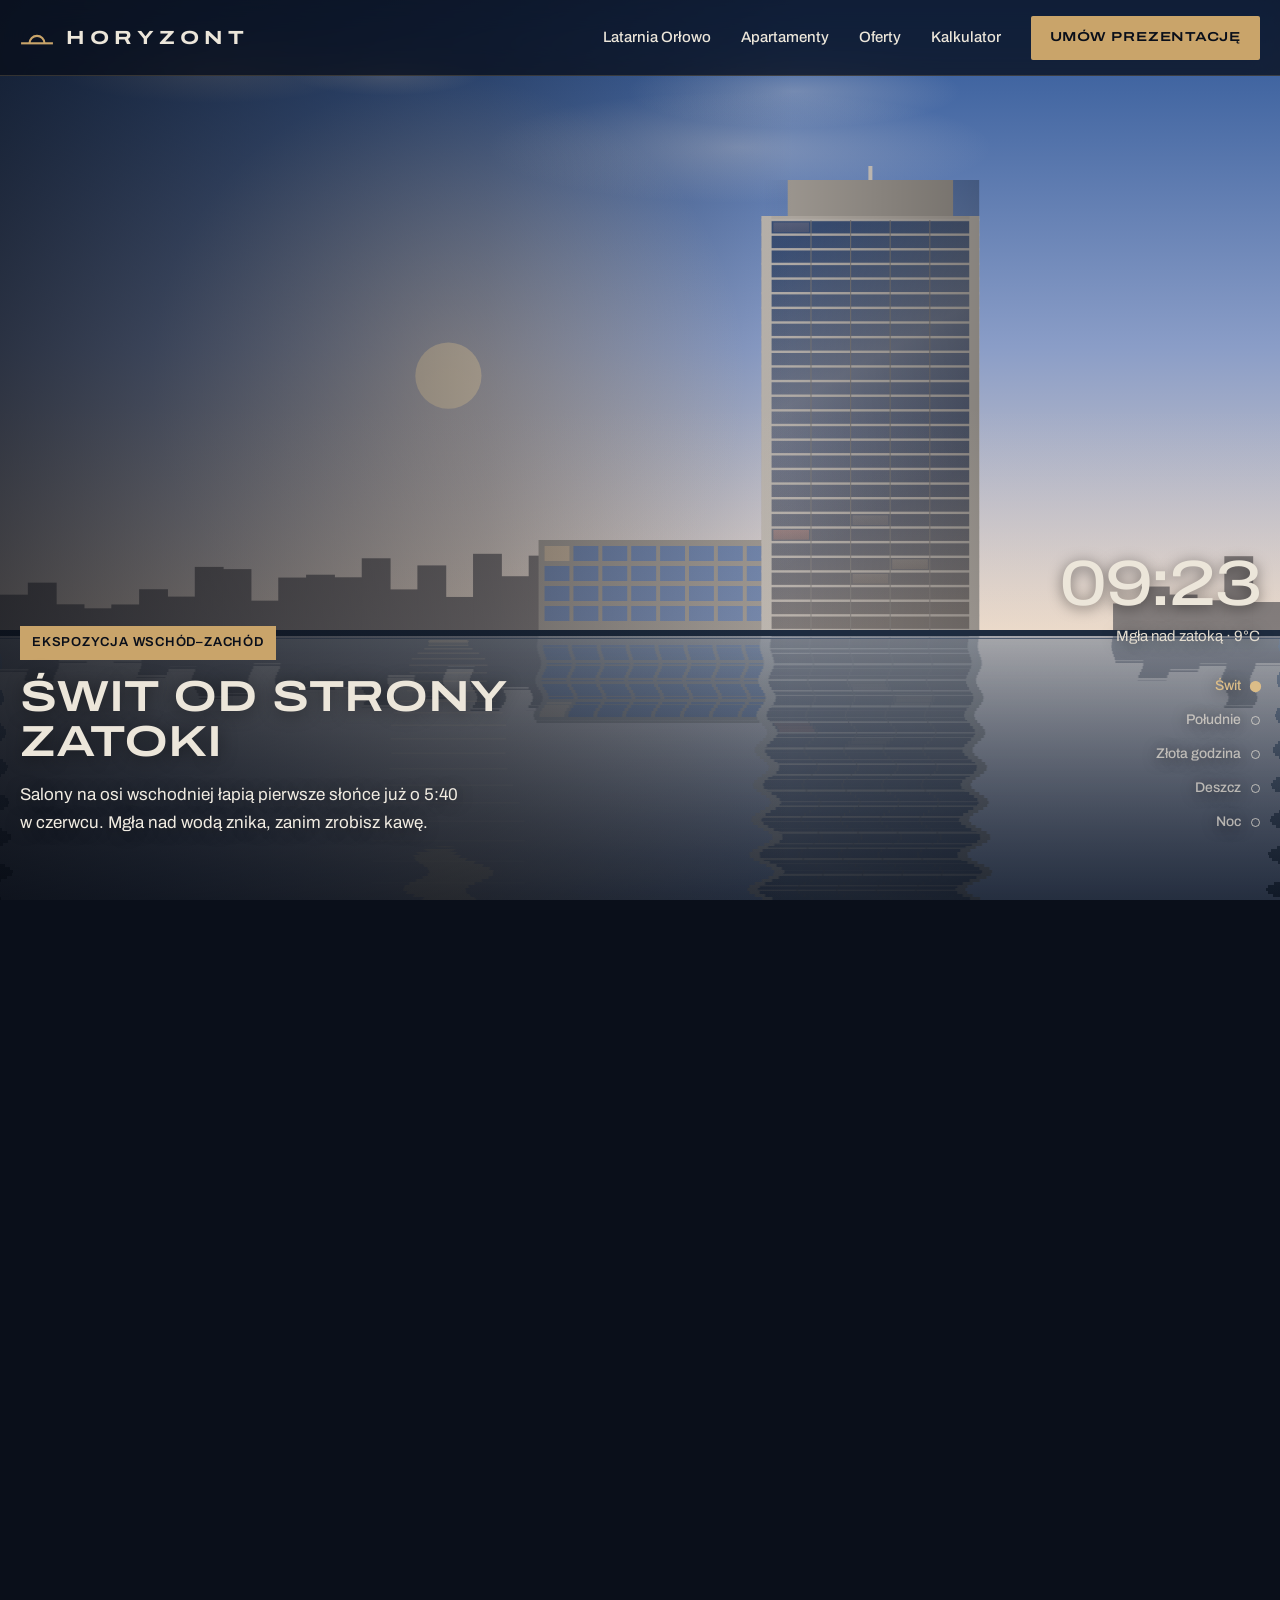
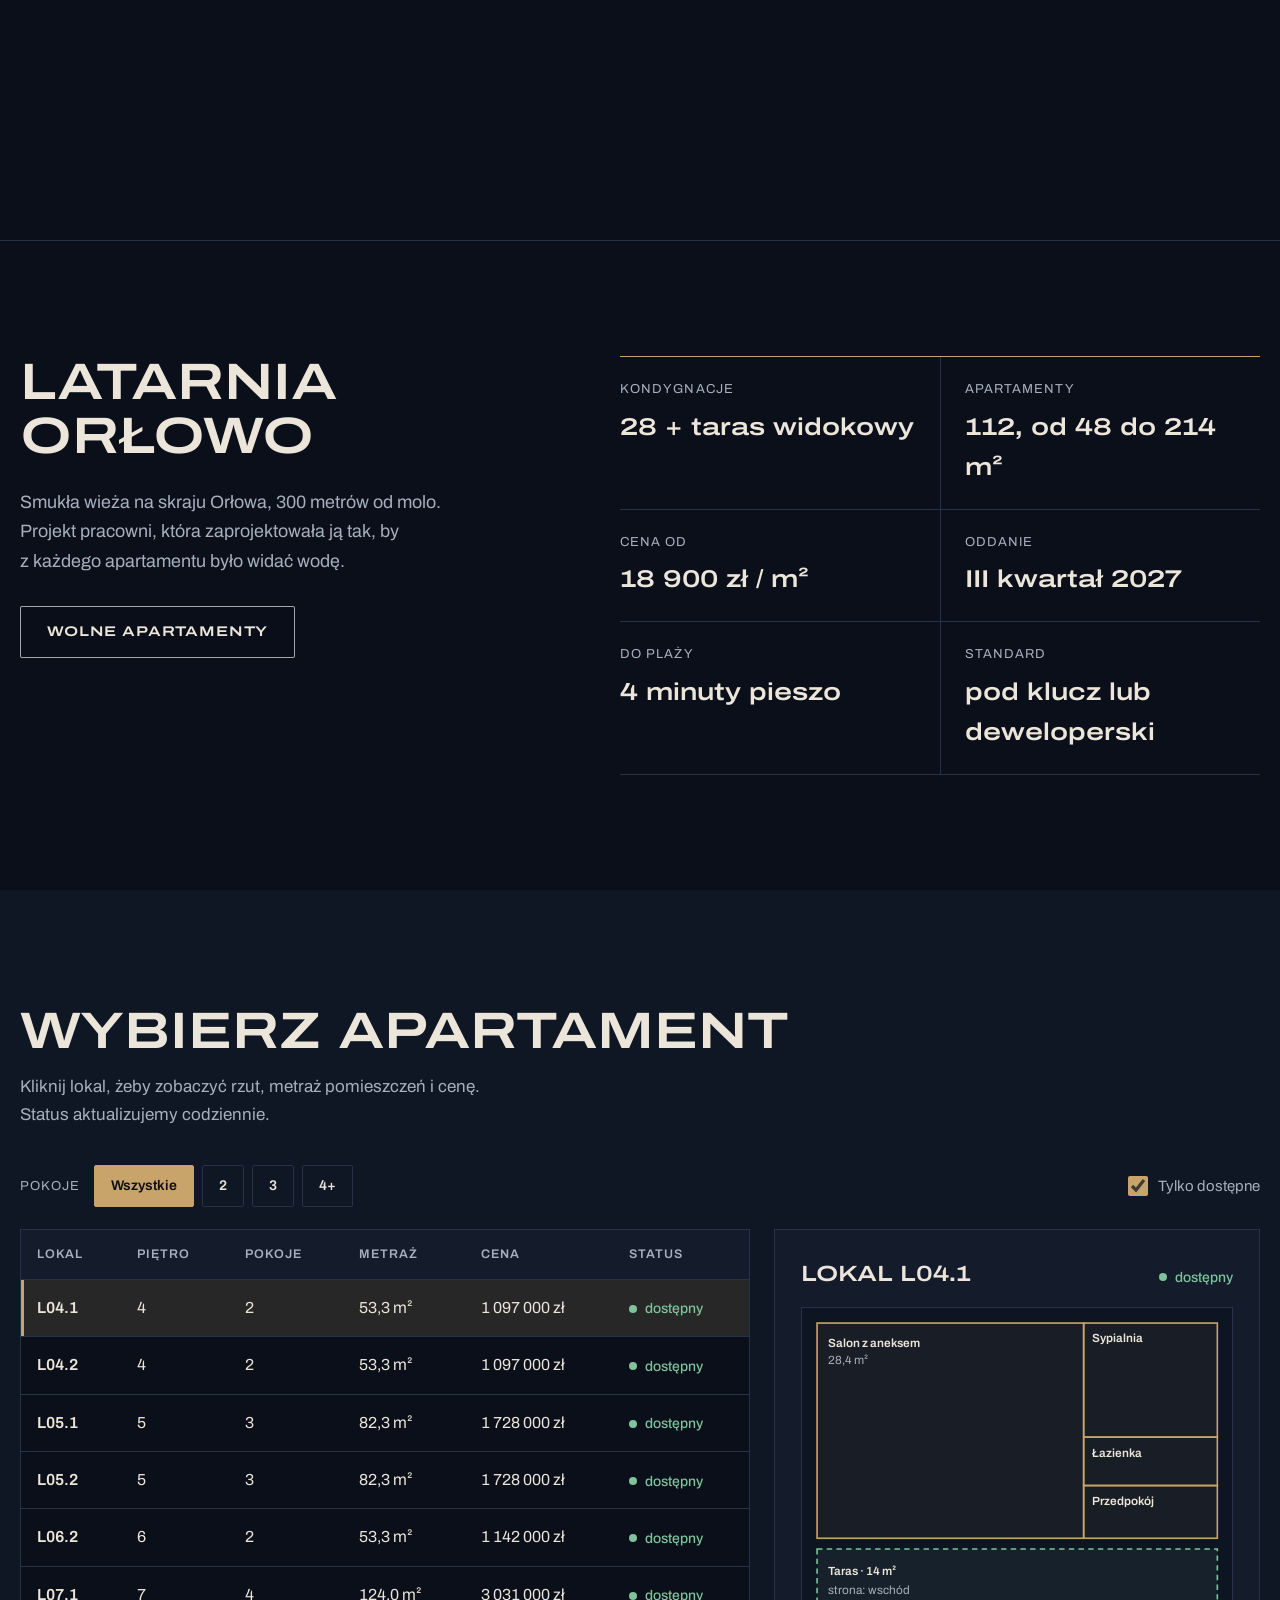
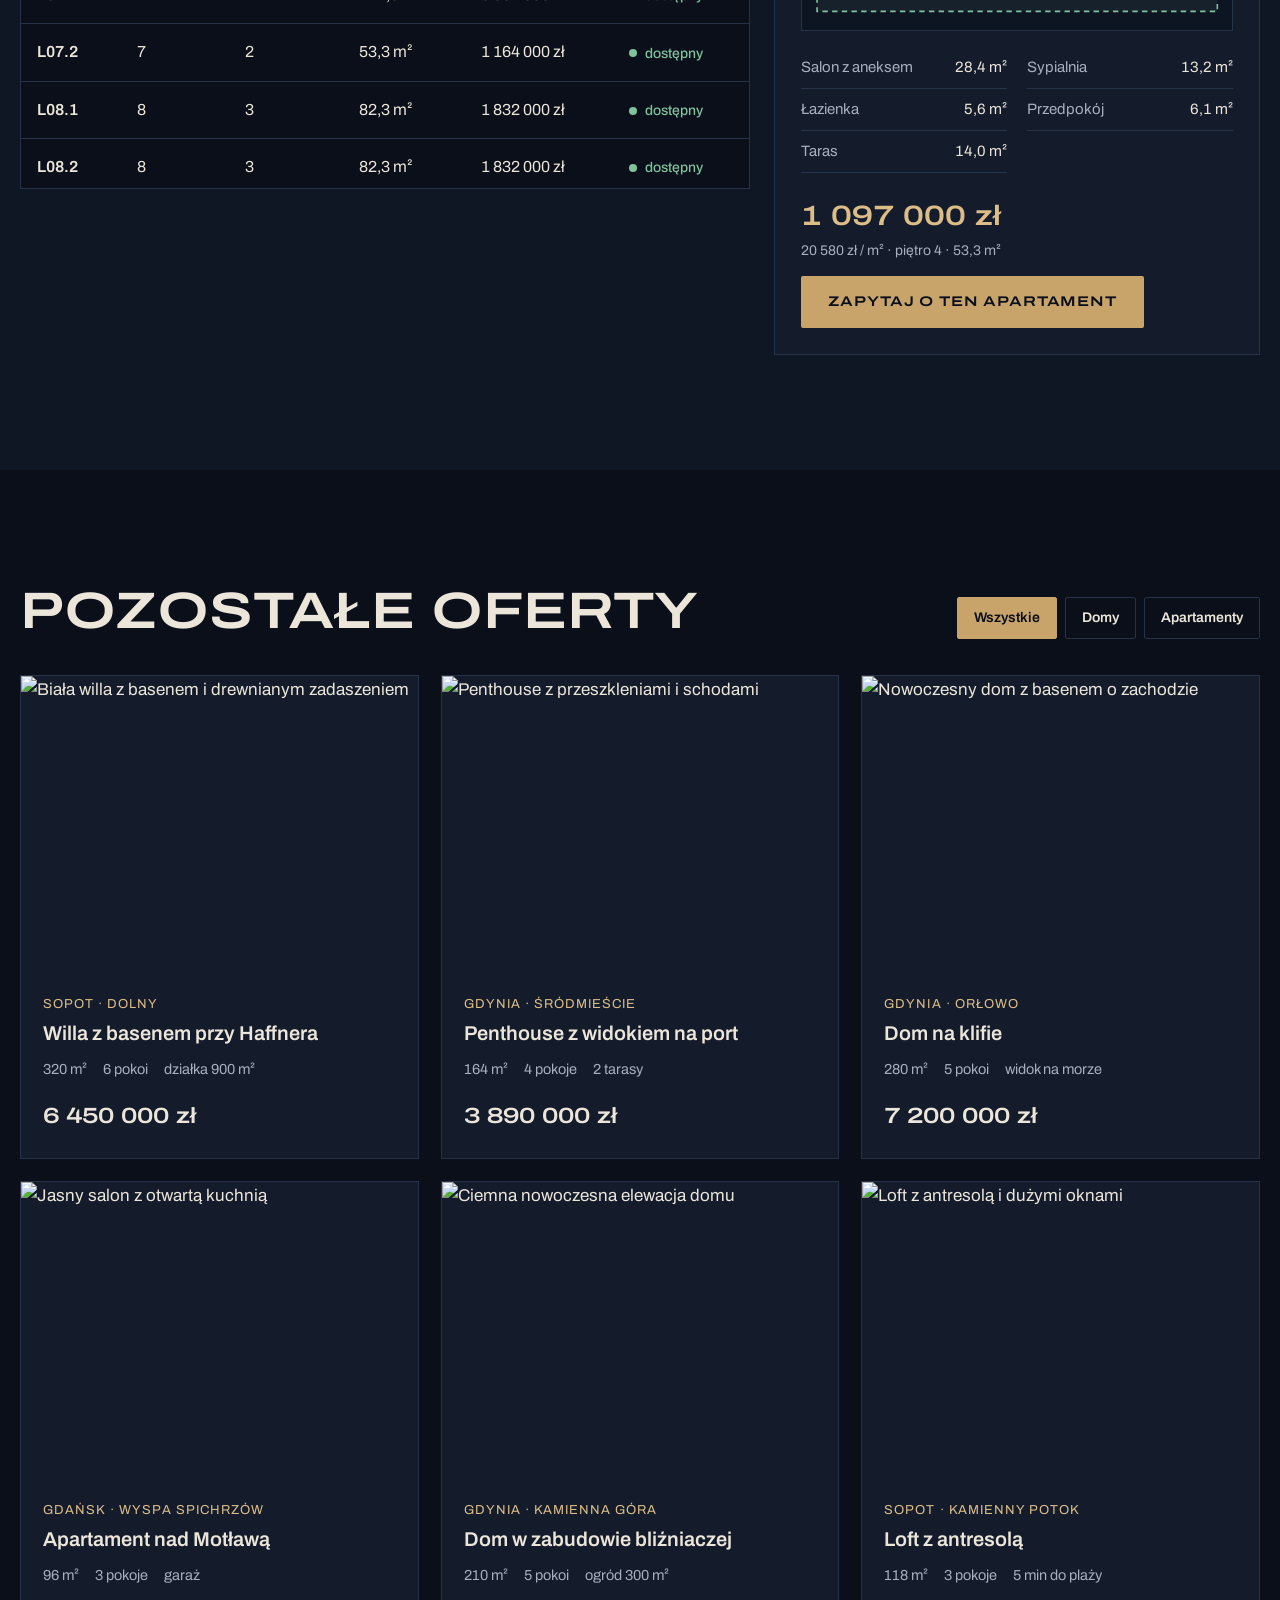
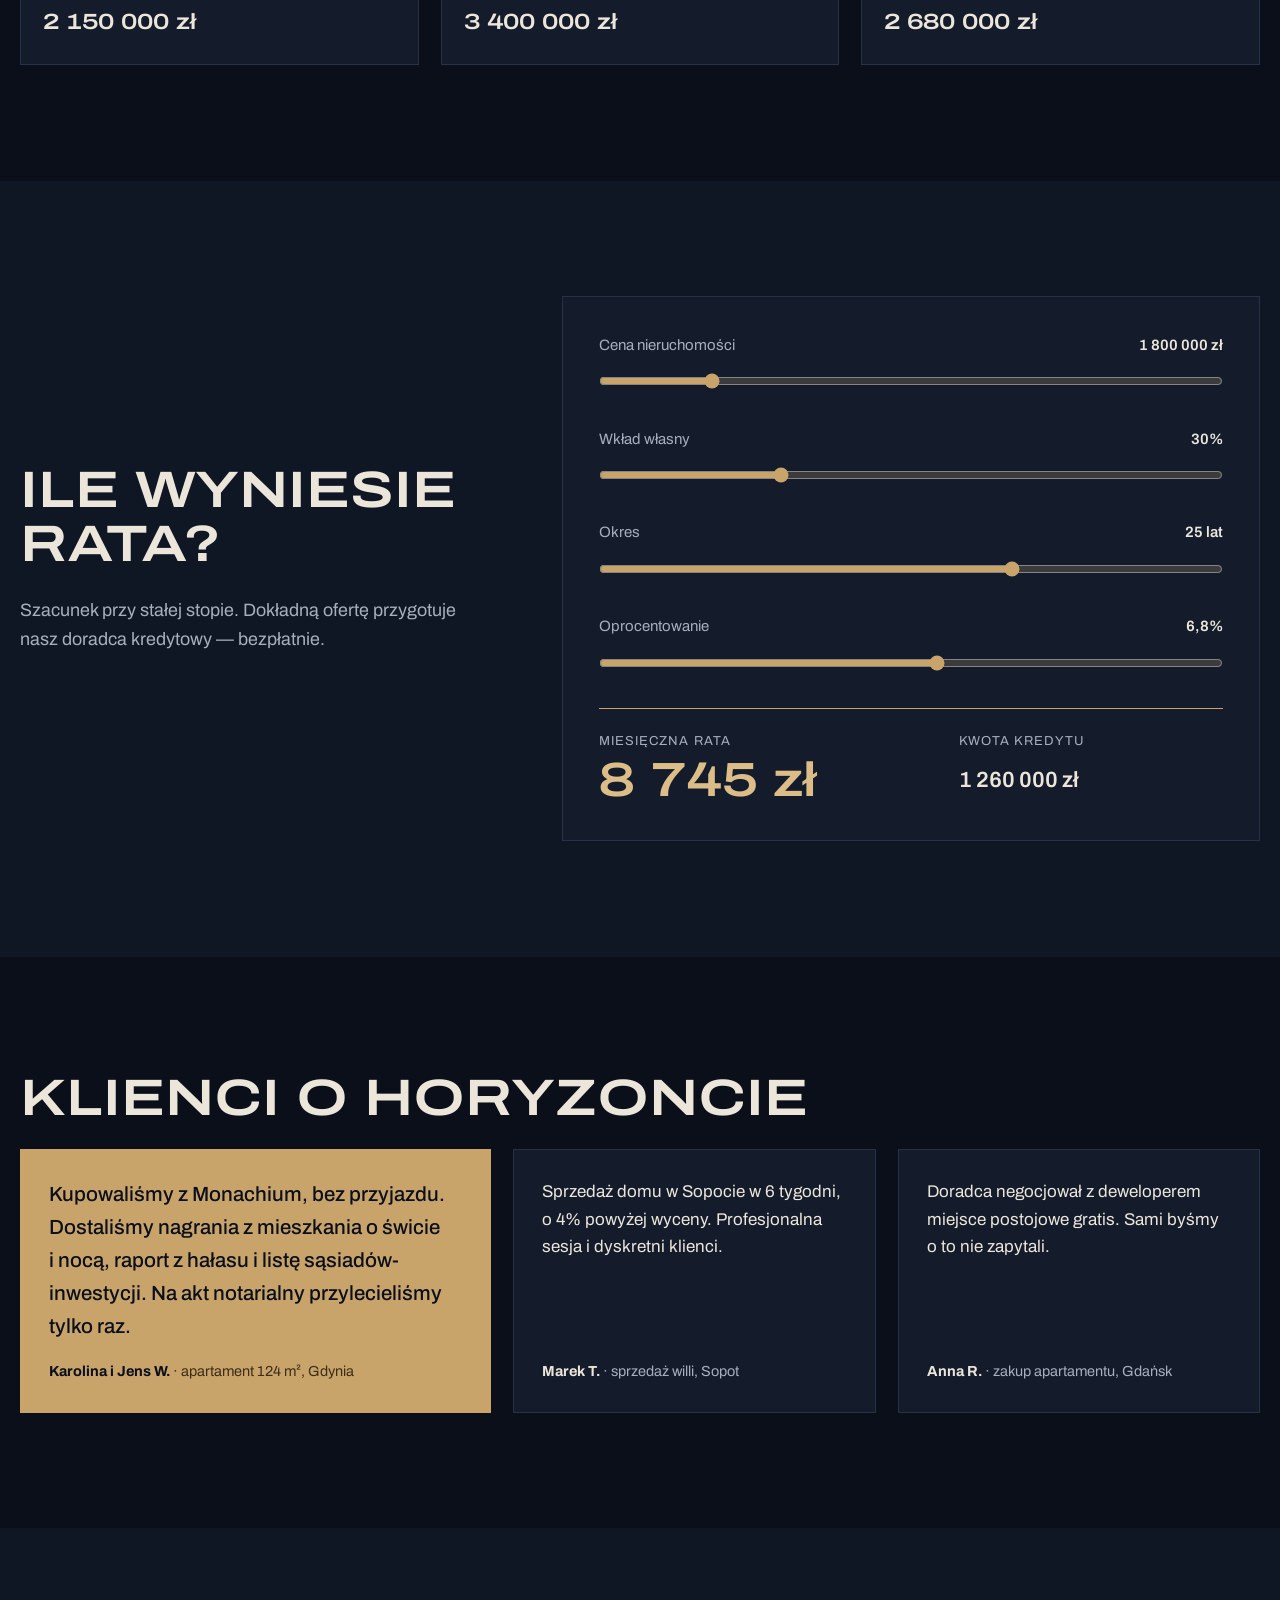
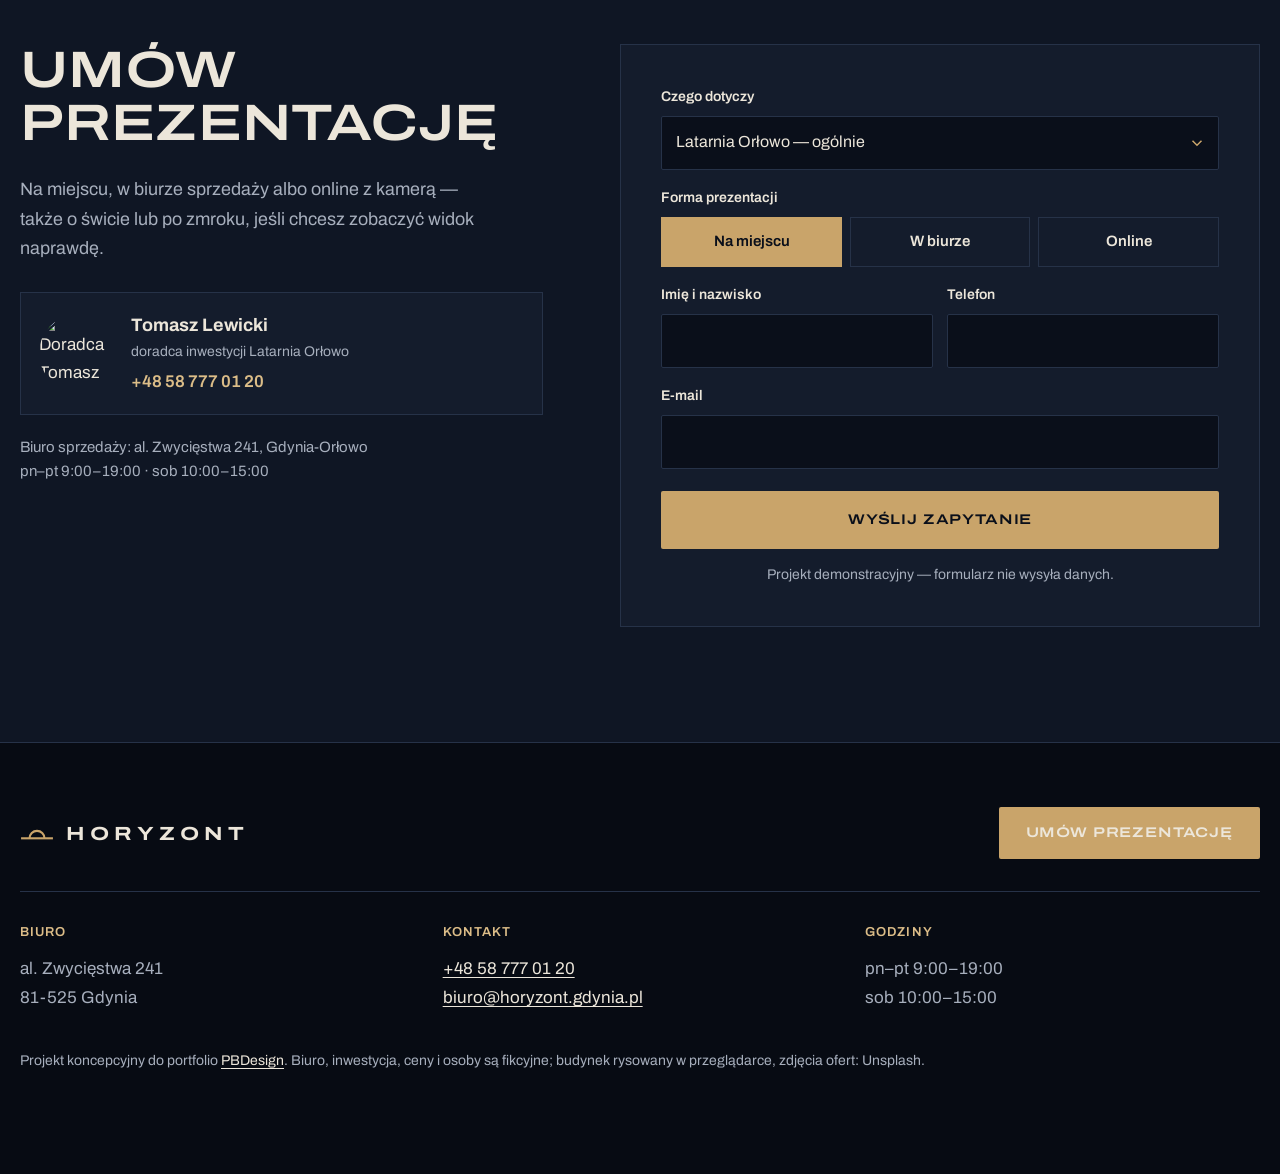
==== commit 599484bc: "Rozdziały sceny bez nakładania tekstu" ====
--- a/index.html
+++ b/index.html
@@ -12,7 +12,7 @@
 <link rel="preconnect" href="https://fonts.googleapis.com">
 <link rel="preconnect" href="https://fonts.gstatic.com" crossorigin>
 <link href="https://fonts.googleapis.com/css2?family=Archivo:wdth,wght@100,400;100,500;100,600;125,500;125,600;125,700&display=swap" rel="stylesheet">
-<link rel="stylesheet" href="style.css?v=2">
+<link rel="stylesheet" href="style.css?v=3">
 </head>
 <body>
 <!--
@@ -273,6 +273,6 @@
 
 <a class="fab" href="#kontakt" id="fab">Umów prezentację</a>
 
-<script src="app.js?v=5"></script>
+<script src="app.js?v=6"></script>
 </body>
 </html>
--- a/style.css
+++ b/style.css
@@ -69,8 +69,8 @@
 .scene__shade { position: absolute; inset: 0; pointer-events: none; background: linear-gradient(90deg, rgba(6, 9, 16, .72) 0%, rgba(6, 9, 16, .35) 38%, rgba(6, 9, 16, 0) 62%), linear-gradient(0deg, rgba(6, 9, 16, .55) 0%, rgba(6, 9, 16, 0) 30%); }
 .scene__ui { position: relative; height: 100%; display: grid; grid-template-columns: minmax(0, 1fr) auto; align-items: end; gap: 24px; padding: calc(var(--header) + 24px) 0 clamp(36px, 7vh, 72px); }
 .chapters { position: relative; min-height: 340px; max-width: 600px; }
-.chapter { position: absolute; left: 0; right: 0; bottom: 0; opacity: 0; transform: translateY(14px); transition: opacity .55s var(--ease), transform .7s var(--ease), visibility .55s; visibility: hidden; text-shadow: 0 2px 18px rgba(0, 0, 0, .45); }
-.chapter.is-on { opacity: 1; transform: none; visibility: visible; }
+.chapter { position: absolute; left: 0; right: 0; bottom: 0; opacity: 0; transform: translateY(14px); transition: opacity .18s linear, transform .18s linear, visibility 0s linear .18s; visibility: hidden; text-shadow: 0 2px 18px rgba(0, 0, 0, .45); }
+.chapter.is-on { opacity: 1; transform: none; visibility: visible; transition: opacity .6s var(--ease) .2s, transform .8s var(--ease) .2s, visibility 0s linear .2s; }
 .chapter h1 { font-size: clamp(36px, 5vw, 74px); font-weight: 700; line-height: 1; text-transform: uppercase; margin: 0 0 22px; }
 .chapter h2 { font-size: clamp(28px, 3.4vw, 50px); font-weight: 600; line-height: 1.05; text-transform: uppercase; margin: 14px 0 16px; }
 .chapter p { font-size: clamp(17px, 1.3vw, 19px); color: #f1ece2; max-width: 44ch; margin: 0; }
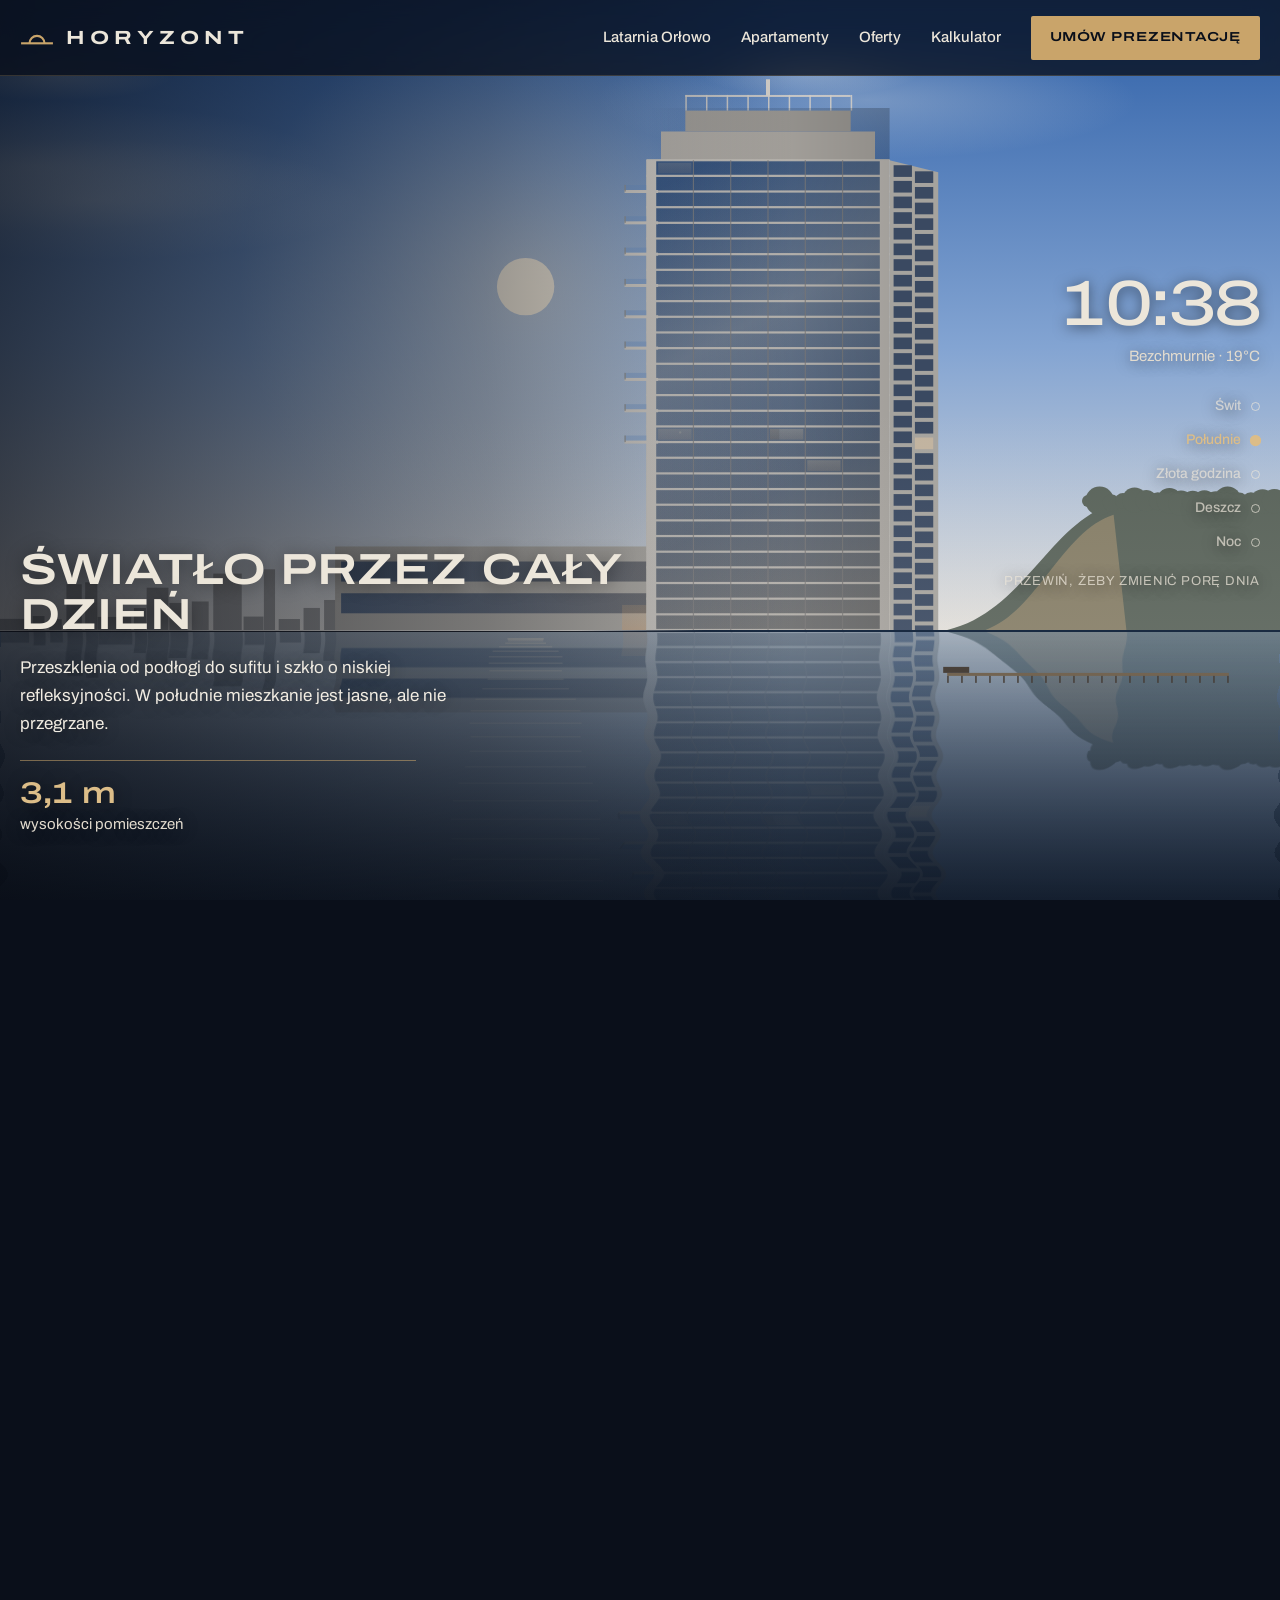
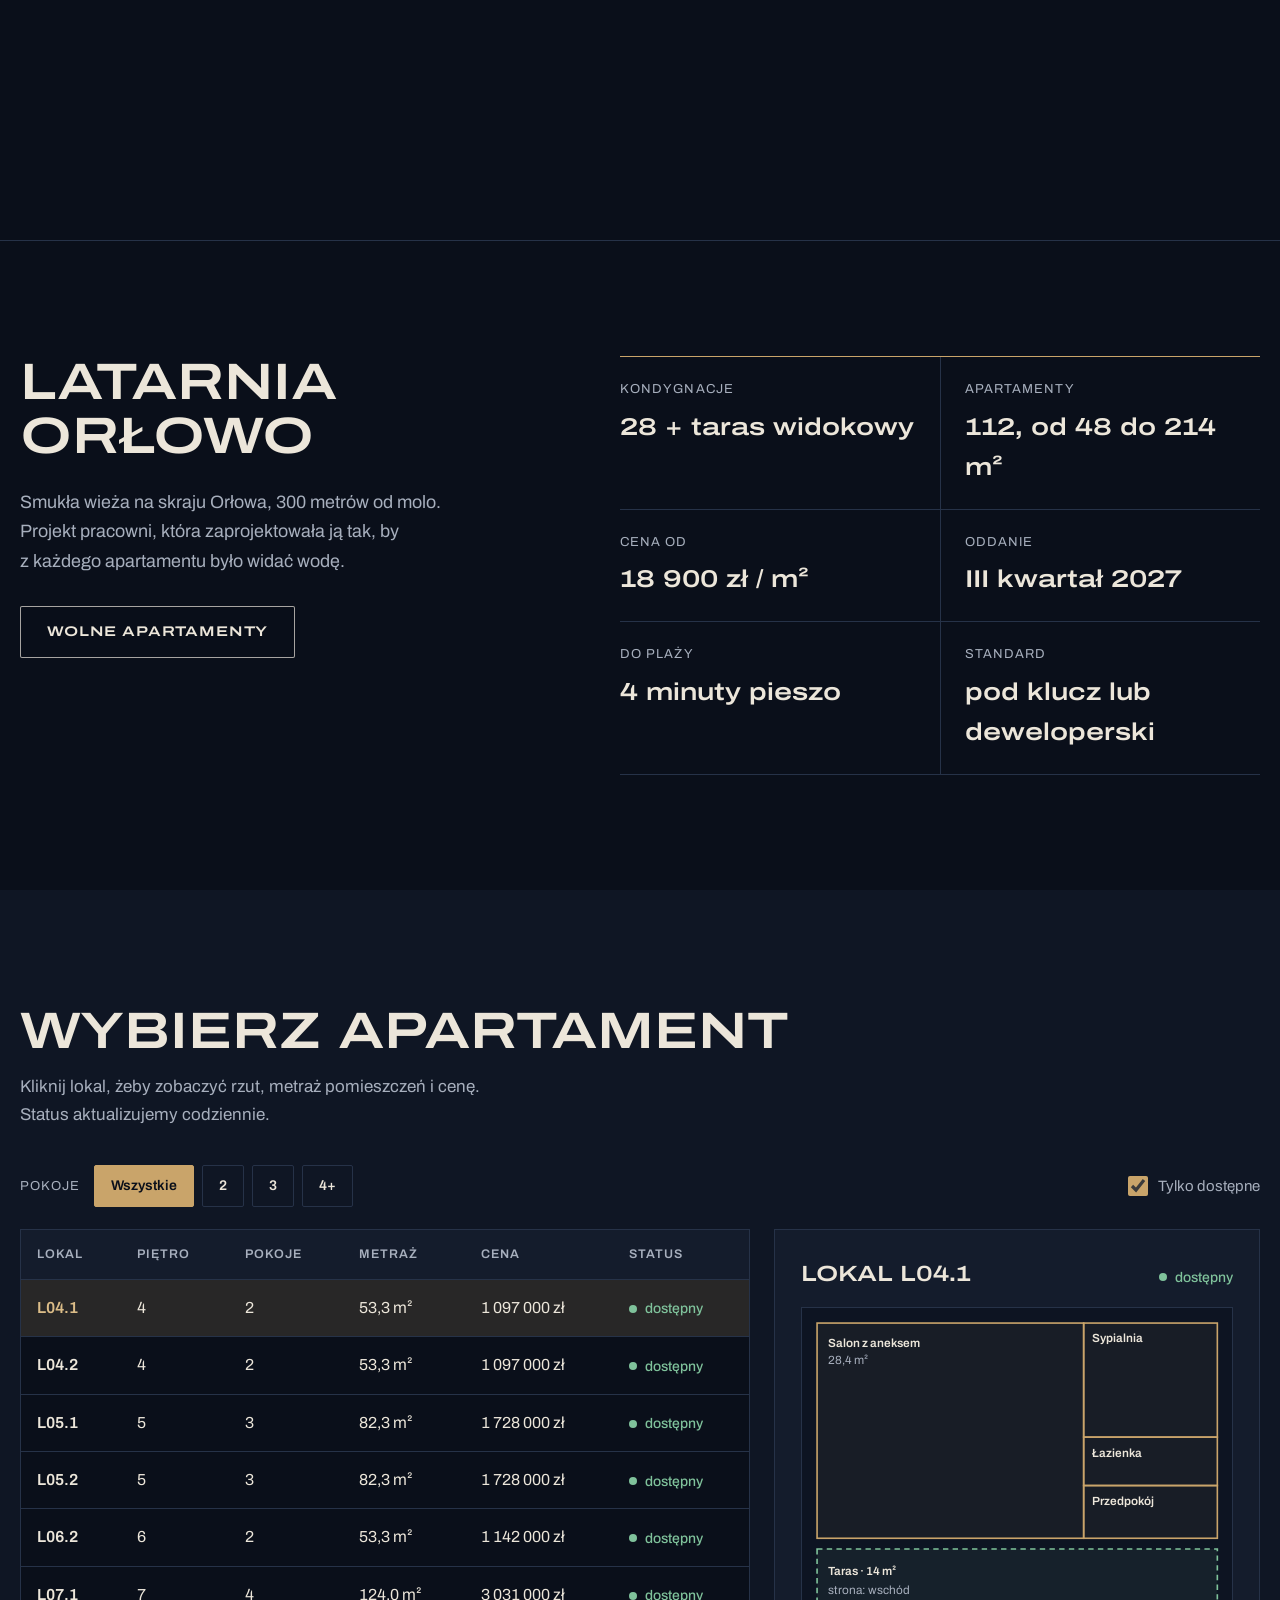
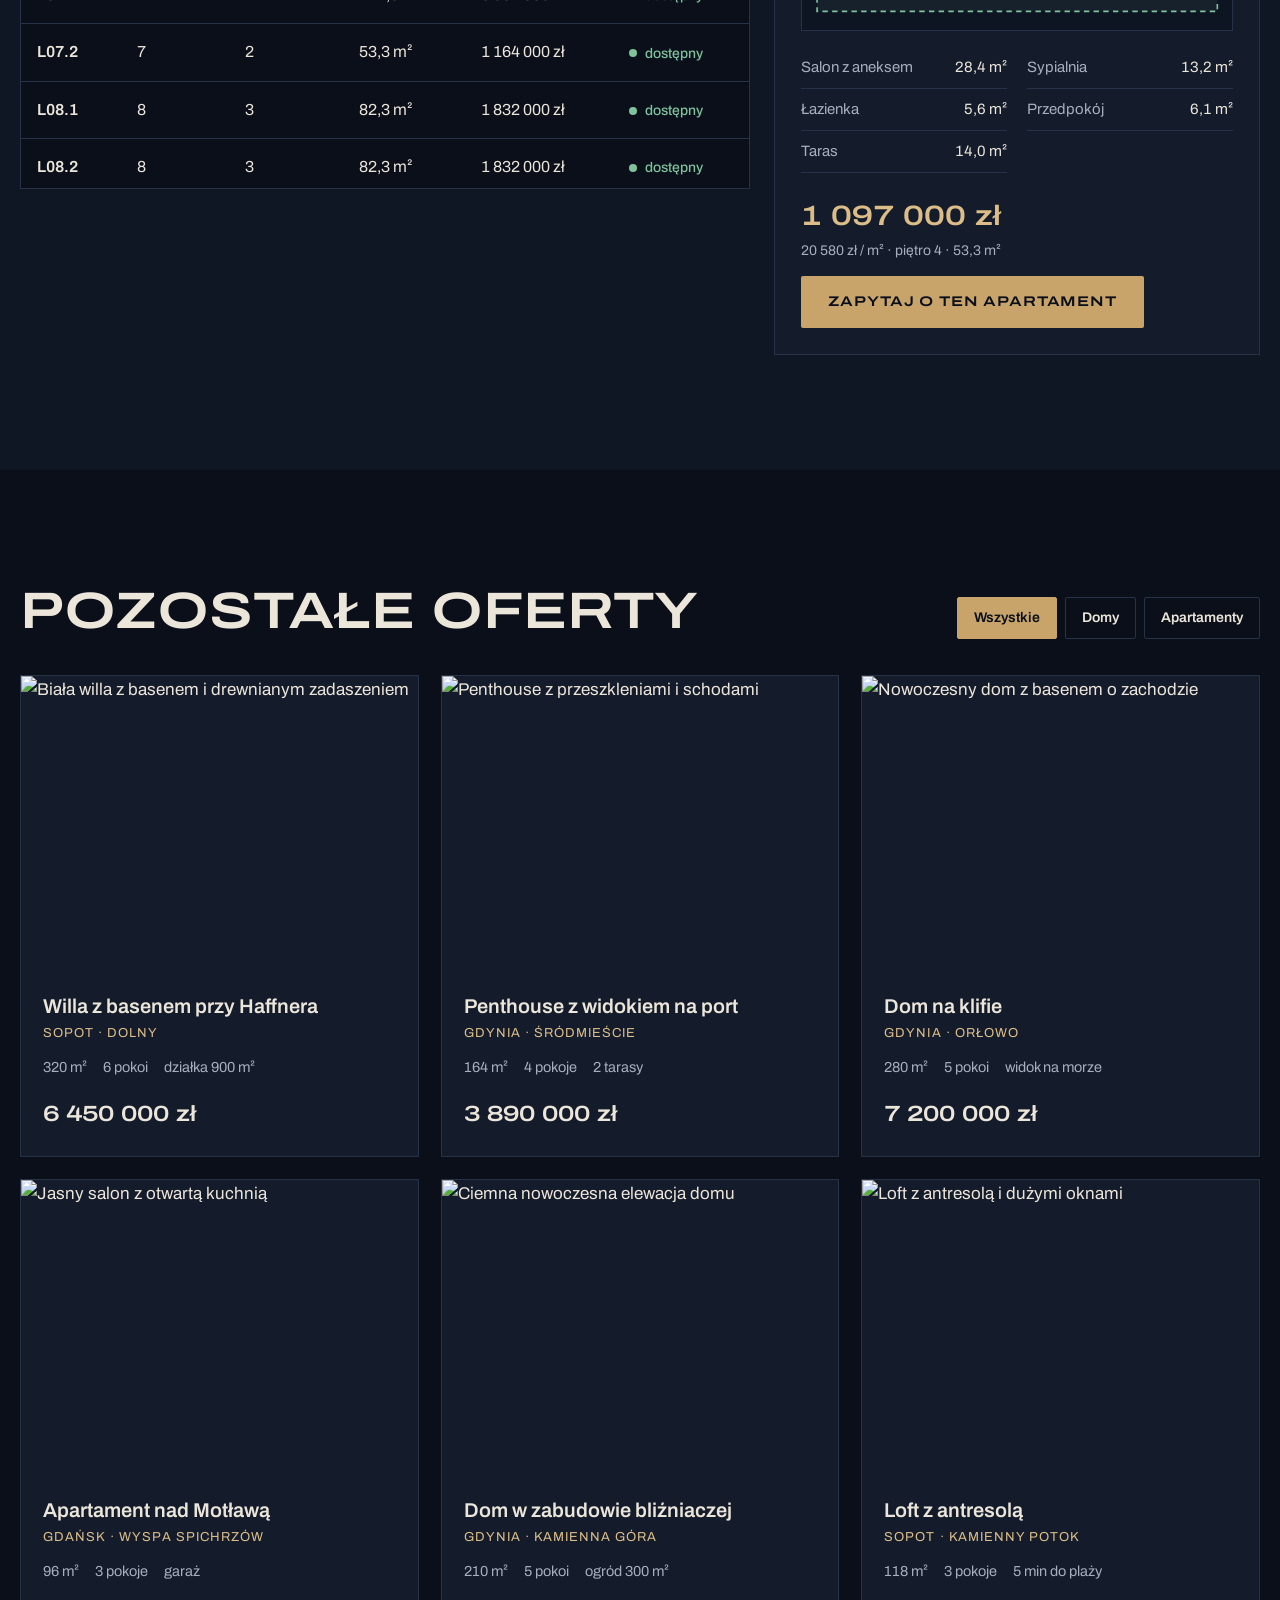
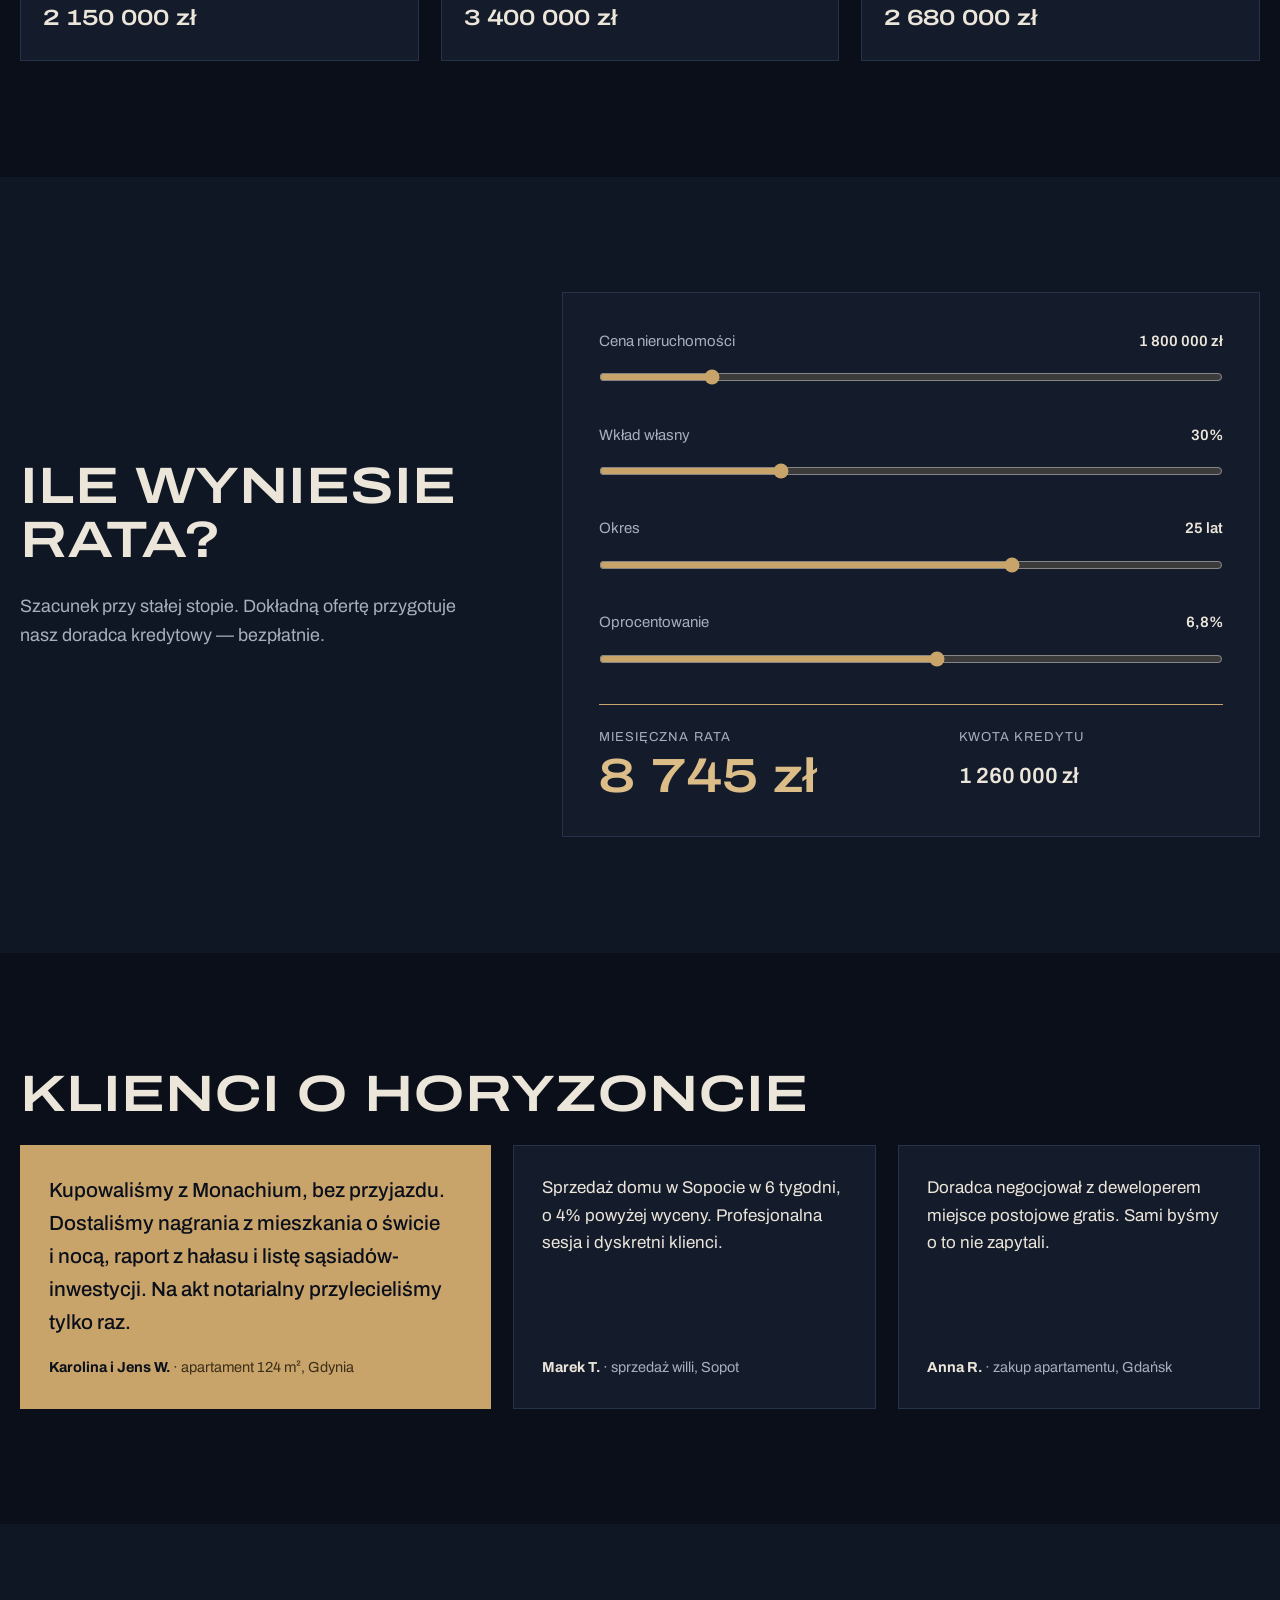
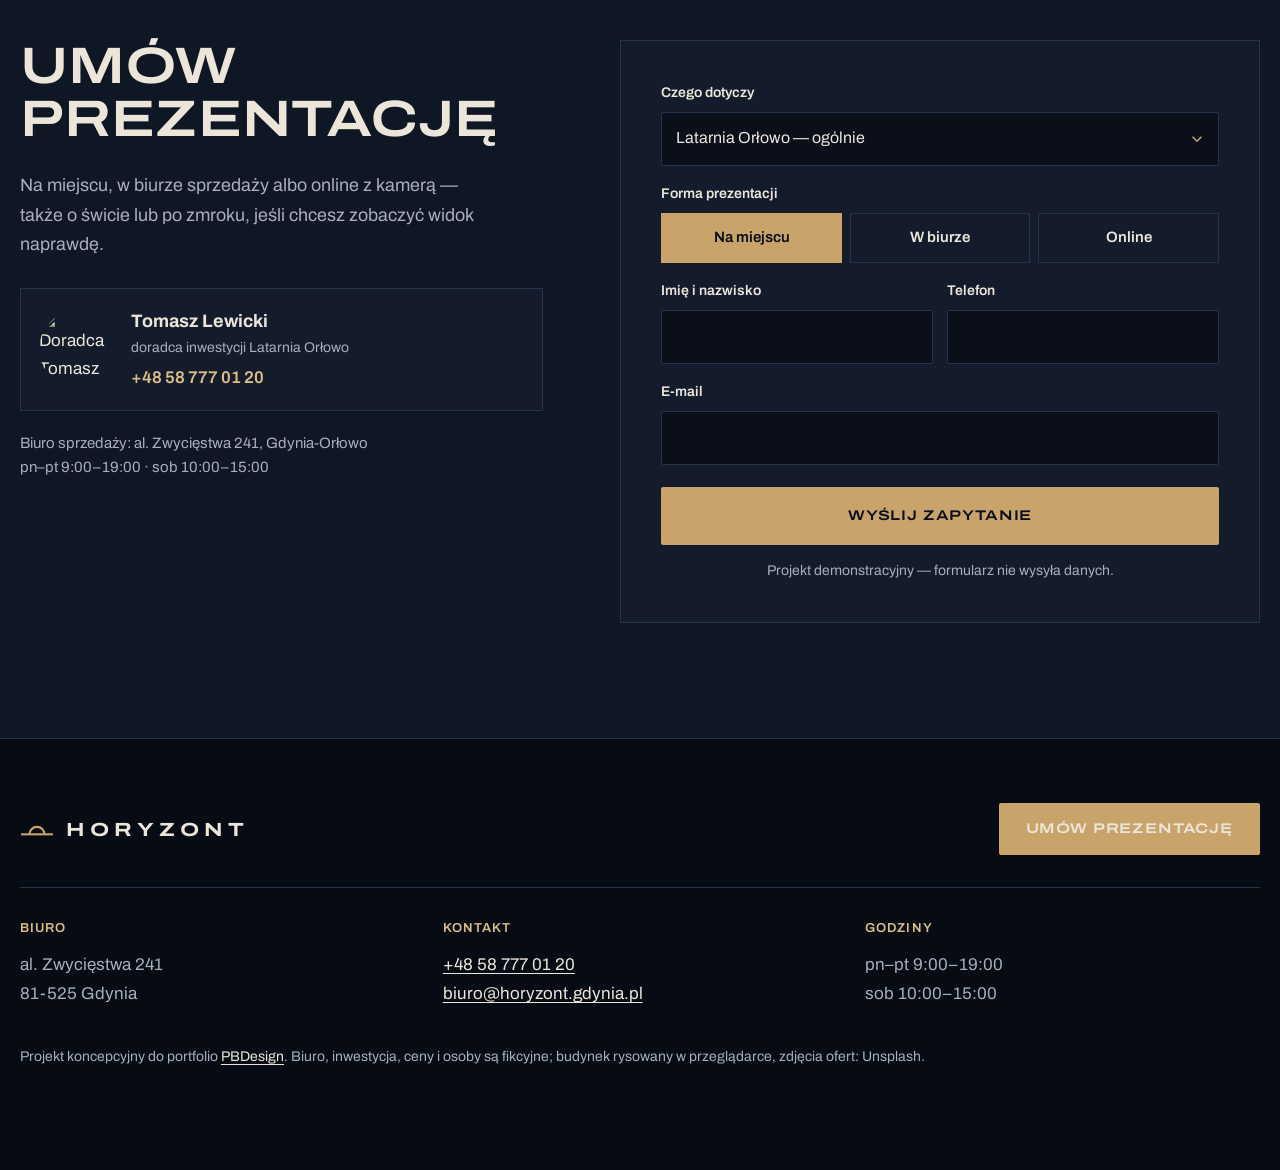
==== commit fa3df20f: "HUD wyżej, nie zasłania molo" ====
--- a/index.html
+++ b/index.html
@@ -12,7 +12,7 @@
 <link rel="preconnect" href="https://fonts.googleapis.com">
 <link rel="preconnect" href="https://fonts.gstatic.com" crossorigin>
 <link href="https://fonts.googleapis.com/css2?family=Archivo:wdth,wght@100,400;100,500;100,600;125,500;125,600;125,700&display=swap" rel="stylesheet">
-<link rel="stylesheet" href="style.css?v=3">
+<link rel="stylesheet" href="style.css?v=5">
 </head>
 <body>
 <!--
@@ -20,7 +20,7 @@
 OWN-WORLD: nocny granat #0a0f1a / grafit #121a2a, mosiądz #c9a46a (linie, przyciski, cyfry), ciepła biel #ece6da. Archivo 125% wersalikami, cyfry tabelaryczne jak na planie architekta. Znak: horyzont z półkolem słońca. Ostre krawędzie, cienkie mosiężne linie, karty jako arkusze specyfikacji.
 STORY: gość widzi budynek w pięciu warunkach, rozumie, co daje lokalizacja i standard, wybiera apartament z tabeli, liczy ratę, umawia prezentację.
 FIRST VIEWPORT: pełnoekranowa scena canvas (świt nad zatoką, wieża z odbiciem w wodzie); po lewej nagłówek wersalikami, lead, mosiężny przycisk "Wybierz apartament"; po prawej HUD: zegar, pogoda, 5 punktów pory dnia.
-FORM: kierunek wskazany przez użytkownika (scena pory dnia), przepis AMBRA w ciemnej odmianie; sygnatura: proceduralna scena canvas sterowana scrollem + tabela lokali z planem.
+FORM: forma podyktowana przez użytkownika (PRODUCT.md, 2026-10-08: scena pory dnia/pogody przy scrollu) — losowanie kierunku pominięte; przepis AMBRA w ciemnej odmianie; sygnatura: proceduralna scena canvas sterowana scrollem + tabela lokali z planem.
 FINISH: unreviewed and undocumented is unfinished; this build ends with the finish review, the verdict, and DESIGN.md
 -->
 <a class="skip" href="#apartamenty">Przejdź do apartamentów</a>
@@ -59,29 +59,29 @@
           </div>
         </article>
         <article class="chapter" data-at="1">
-          <span class="chip">Ekspozycja wschód–zachód</span>
           <h2>Świt od strony zatoki</h2>
           <p>Salony na osi wschodniej łapią pierwsze słońce już o&nbsp;5:40 w&nbsp;czerwcu. Mgła nad wodą znika, zanim zrobisz kawę.</p>
+          <p class="chapter__fact"><b>5:40</b> pierwsze słońce w salonie (czerwiec)</p>
         </article>
         <article class="chapter" data-at="2">
-          <span class="chip">3,1 m wysokości pomieszczeń</span>
           <h2>Światło przez cały dzień</h2>
           <p>Przeszklenia od podłogi do sufitu i&nbsp;szkło o&nbsp;niskiej refleksyjności. W&nbsp;południe mieszkanie jest jasne, ale nie przegrzane.</p>
+          <p class="chapter__fact"><b>3,1 m</b> wysokości pomieszczeń</p>
         </article>
         <article class="chapter" data-at="3">
-          <span class="chip">Tarasy do 64 m²</span>
           <h2>Zachód nad Kępą Redłowską</h2>
           <p>Każdy apartament od 12. piętra ma taras od strony zachodniej. Złota godzina trwa tu dłużej, bo nic nie zasłania horyzontu.</p>
+          <p class="chapter__fact"><b>64 m²</b> tarasu od strony zachodu</p>
         </article>
         <article class="chapter" data-at="4">
-          <span class="chip">Izolacyjność akustyczna 45 dB</span>
           <h2>Kiedy pogoda się psuje</h2>
           <p>Potrójne szyby, cicha wentylacja z&nbsp;rekuperacją i&nbsp;garaż z&nbsp;windą prosto na piętro. Deszcz oglądasz, ale go nie słyszysz.</p>
+          <p class="chapter__fact"><b>45 dB</b> izolacji akustycznej okien</p>
         </article>
         <article class="chapter" data-at="5">
-          <span class="chip">Concierge 24/7</span>
           <h2>Wieczór w&nbsp;Latarni</h2>
           <p>Oświetlony bulwar, recepcja całą dobę i&nbsp;światła Gdyni odbite w&nbsp;wodzie. Na dachu taras widokowy dla mieszkańców.</p>
+          <p class="chapter__fact"><b>24/7</b> concierge i ochrona</p>
           <div class="chapter__cta">
             <a class="btn btn--gold btn--lg" href="#apartamenty">Zobacz wolne apartamenty</a>
           </div>
@@ -98,9 +98,9 @@
           <li><button type="button" data-p="0.74">Deszcz</button></li>
           <li><button type="button" data-p="0.95">Noc</button></li>
         </ol>
+        <p class="hud__hint" id="hint" aria-hidden="true">Przewiń, żeby zmienić porę dnia</p>
       </aside>
     </div>
-    <p class="scene__hint" id="hint" aria-hidden="true">Przewiń, żeby zmienić porę dnia</p>
   </div>
 </section>
 
@@ -172,12 +172,12 @@
       </div>
     </div>
     <div class="ogrid" id="ogrid">
-      <article class="offer" data-kind="dom"><img src="https://images.unsplash.com/photo-1613490493576-7fde63acd811?w=900&q=75" alt="Biała willa z basenem i drewnianym zadaszeniem" loading="lazy"><div class="offer__body"><p class="offer__loc">Sopot · Dolny</p><h3>Willa z&nbsp;basenem przy Haffnera</h3><ul><li>320 m²</li><li>6 pokoi</li><li>działka 900 m²</li></ul><p class="offer__price">6 450 000 zł</p></div></article>
-      <article class="offer" data-kind="apt"><img src="https://images.unsplash.com/photo-1600573472550-8090b5e0745e?w=900&q=75" alt="Penthouse z przeszkleniami i schodami" loading="lazy"><div class="offer__body"><p class="offer__loc">Gdynia · Śródmieście</p><h3>Penthouse z&nbsp;widokiem na port</h3><ul><li>164 m²</li><li>4 pokoje</li><li>2 tarasy</li></ul><p class="offer__price">3 890 000 zł</p></div></article>
-      <article class="offer" data-kind="dom"><img src="https://images.unsplash.com/photo-1580587771525-78b9dba3b914?w=900&q=75" alt="Nowoczesny dom z basenem o zachodzie" loading="lazy"><div class="offer__body"><p class="offer__loc">Gdynia · Orłowo</p><h3>Dom na klifie</h3><ul><li>280 m²</li><li>5 pokoi</li><li>widok na morze</li></ul><p class="offer__price">7 200 000 zł</p></div></article>
-      <article class="offer" data-kind="apt"><img src="https://images.unsplash.com/photo-1600607687939-ce8a6c25118c?w=900&q=75" alt="Jasny salon z otwartą kuchnią" loading="lazy"><div class="offer__body"><p class="offer__loc">Gdańsk · Wyspa Spichrzów</p><h3>Apartament nad Motławą</h3><ul><li>96 m²</li><li>3 pokoje</li><li>garaż</li></ul><p class="offer__price">2 150 000 zł</p></div></article>
-      <article class="offer" data-kind="dom"><img src="https://images.unsplash.com/photo-1600585154526-990dced4db0d?w=900&q=75" alt="Ciemna nowoczesna elewacja domu" loading="lazy"><div class="offer__body"><p class="offer__loc">Gdynia · Kamienna Góra</p><h3>Dom w&nbsp;zabudowie bliźniaczej</h3><ul><li>210 m²</li><li>5 pokoi</li><li>ogród 300 m²</li></ul><p class="offer__price">3 400 000 zł</p></div></article>
-      <article class="offer" data-kind="apt"><img src="https://images.unsplash.com/photo-1600566753086-00f18fb6b3ea?w=900&q=75" alt="Loft z antresolą i dużymi oknami" loading="lazy"><div class="offer__body"><p class="offer__loc">Sopot · Kamienny Potok</p><h3>Loft z&nbsp;antresolą</h3><ul><li>118 m²</li><li>3 pokoje</li><li>5 min do plaży</li></ul><p class="offer__price">2 680 000 zł</p></div></article>
+      <article class="offer" data-kind="dom"><img src="https://images.unsplash.com/photo-1613490493576-7fde63acd811?w=900&q=75" alt="Biała willa z basenem i drewnianym zadaszeniem" loading="lazy"><div class="offer__body"><h3>Willa z&nbsp;basenem przy Haffnera</h3><p class="offer__loc">Sopot · Dolny</p><ul><li>320 m²</li><li>6 pokoi</li><li>działka 900 m²</li></ul><p class="offer__price">6 450 000 zł</p></div></article>
+      <article class="offer" data-kind="apt"><img src="https://images.unsplash.com/photo-1600573472550-8090b5e0745e?w=900&q=75" alt="Penthouse z przeszkleniami i schodami" loading="lazy"><div class="offer__body"><h3>Penthouse z&nbsp;widokiem na port</h3><p class="offer__loc">Gdynia · Śródmieście</p><ul><li>164 m²</li><li>4 pokoje</li><li>2 tarasy</li></ul><p class="offer__price">3 890 000 zł</p></div></article>
+      <article class="offer" data-kind="dom"><img src="https://images.unsplash.com/photo-1580587771525-78b9dba3b914?w=900&q=75" alt="Nowoczesny dom z basenem o zachodzie" loading="lazy"><div class="offer__body"><h3>Dom na klifie</h3><p class="offer__loc">Gdynia · Orłowo</p><ul><li>280 m²</li><li>5 pokoi</li><li>widok na morze</li></ul><p class="offer__price">7 200 000 zł</p></div></article>
+      <article class="offer" data-kind="apt"><img src="https://images.unsplash.com/photo-1600607687939-ce8a6c25118c?w=900&q=75" alt="Jasny salon z otwartą kuchnią" loading="lazy"><div class="offer__body"><h3>Apartament nad Motławą</h3><p class="offer__loc">Gdańsk · Wyspa Spichrzów</p><ul><li>96 m²</li><li>3 pokoje</li><li>garaż</li></ul><p class="offer__price">2 150 000 zł</p></div></article>
+      <article class="offer" data-kind="dom"><img src="https://images.unsplash.com/photo-1600585154526-990dced4db0d?w=900&q=75" alt="Ciemna nowoczesna elewacja domu" loading="lazy"><div class="offer__body"><h3>Dom w&nbsp;zabudowie bliźniaczej</h3><p class="offer__loc">Gdynia · Kamienna Góra</p><ul><li>210 m²</li><li>5 pokoi</li><li>ogród 300 m²</li></ul><p class="offer__price">3 400 000 zł</p></div></article>
+      <article class="offer" data-kind="apt"><img src="https://images.unsplash.com/photo-1600566753086-00f18fb6b3ea?w=900&q=75" alt="Loft z antresolą i dużymi oknami" loading="lazy"><div class="offer__body"><h3>Loft z&nbsp;antresolą</h3><p class="offer__loc">Sopot · Kamienny Potok</p><ul><li>118 m²</li><li>3 pokoje</li><li>5 min do plaży</li></ul><p class="offer__price">2 680 000 zł</p></div></article>
     </div>
   </div>
 </section>
@@ -273,6 +273,6 @@
 
 <a class="fab" href="#kontakt" id="fab">Umów prezentację</a>
 
-<script src="app.js?v=6"></script>
+<script src="app.js?v=7"></script>
 </body>
 </html>
--- a/style.css
+++ b/style.css
@@ -75,8 +75,9 @@
 .chapter h2 { font-size: clamp(28px, 3.4vw, 50px); font-weight: 600; line-height: 1.05; text-transform: uppercase; margin: 14px 0 16px; }
 .chapter p { font-size: clamp(17px, 1.3vw, 19px); color: #f1ece2; max-width: 44ch; margin: 0; }
 .chapter__cta { display: flex; flex-wrap: wrap; gap: 12px; margin-top: 28px; text-shadow: none; }
-.chip { display: inline-block; font-size: 13px; font-weight: 600; letter-spacing: .06em; text-transform: uppercase; color: var(--night); background: var(--brass); padding: 6px 12px; text-shadow: none; }
-.hud { align-self: end; text-align: right; color: var(--text); text-shadow: 0 2px 14px rgba(0, 0, 0, .5); min-width: 220px; }
+.chapter__fact { margin: 22px 0 0 !important; padding-top: 16px; border-top: 1px solid rgba(201, 164, 106, .55); font-size: 15px !important; color: #e3dccf !important; max-width: 40ch; }
+.chapter__fact b { display: block; font-size: 30px; font-weight: 600; font-stretch: 125%; color: var(--brass-hi); line-height: 1.1; margin-bottom: 2px; }
+.hud { align-self: center; margin-top: -8vh; text-align: right; color: var(--text); text-shadow: 0 2px 14px rgba(0, 0, 0, .5); min-width: 220px; }
 .hud__time { margin: 0; font-size: clamp(44px, 5vw, 76px); font-weight: 500; line-height: 1; font-variant-numeric: tabular-nums; letter-spacing: -.01em; }
 .hud__weather { margin: 8px 0 22px; font-size: 15px; color: #e3dccf; }
 .hud__rail { list-style: none; margin: 0; padding: 0; display: grid; gap: 4px; justify-items: end; }
@@ -85,10 +86,9 @@
 .hud__rail button:hover { color: var(--text); }
 .hud__rail button.is-on { color: var(--brass-hi); }
 .hud__rail button.is-on::after { background: var(--brass-hi); transform: scale(1.25); }
-.scene__hint { position: absolute; left: 50%; bottom: 18px; transform: translateX(-50%); margin: 0; font-size: 13px; letter-spacing: .08em; text-transform: uppercase; color: rgba(236, 230, 218, .8); transition: opacity .4s; display: flex; flex-direction: column; align-items: center; gap: 8px; }
-.scene__hint::after { content: ""; width: 1.5px; height: 28px; background: linear-gradient(var(--brass), transparent); animation: drip 1.8s var(--ease) infinite; }
+.hud__hint { margin: 14px 0 0; font-size: 13px; letter-spacing: .06em; text-transform: uppercase; color: rgba(236, 230, 218, .75); transition: opacity .4s; }
+.hud__hint.is-hidden { opacity: 0; }
 @keyframes drip { from { transform: scaleY(0); transform-origin: top; } to { transform: scaleY(1); transform-origin: top; } }
-.scene__hint.is-hidden { opacity: 0; }
 
 /* investment */
 .inv { background: var(--night); border-top: 1px solid var(--line); }
@@ -118,7 +118,8 @@
 .utable td { padding: 15px 16px; border-top: 1px solid var(--line); font-size: 16px; }
 .utable tr[data-id] { cursor: pointer; transition: background-color .15s; }
 .utable tr[data-id]:hover { background: rgba(201, 164, 106, .08); }
-.utable tr.is-on { background: rgba(201, 164, 106, .16); box-shadow: inset 3px 0 0 var(--brass); }
+.utable tr.is-on { background: rgba(201, 164, 106, .16); }
+.utable tr.is-on td:first-child, .utable tr.is-on .rowbtn { color: var(--brass-hi); }
 .utable td:first-child { font-weight: 600; }
 .utable td.meta { display: none; }
 .utable button.rowbtn { all: unset; cursor: pointer; font-weight: 600; }
@@ -156,8 +157,8 @@
 .offer img { width: 100%; aspect-ratio: 4 / 3; object-fit: cover; transition: transform .8s var(--ease); }
 .offer:hover img { transform: scale(1.04); }
 .offer__body { padding: 20px 22px 24px; }
-.offer__loc { margin: 0; font-size: 13px; letter-spacing: .08em; text-transform: uppercase; color: var(--brass-hi); }
-.offer h3 { margin: 6px 0 12px; font-size: 20px; font-weight: 600; line-height: 1.25; }
+.offer__loc { margin: -6px 0 12px; font-size: 13px; letter-spacing: .08em; text-transform: uppercase; color: var(--brass-hi); }
+.offer h3 { margin: 0 0 10px; font-size: 20px; font-weight: 600; line-height: 1.25; }
 .offer ul { list-style: none; padding: 0; margin: 0 0 16px; display: flex; flex-wrap: wrap; gap: 6px 16px; font-size: 14.5px; color: var(--muted); }
 .offer__price { margin: 0; font-size: 22px; font-weight: 600; font-variant-numeric: tabular-nums; }
 .offer[hidden] { display: none; }
@@ -260,14 +261,15 @@
   .hud__time { font-size: 36px; }
   .hud__weather { margin: 0; font-size: 14px; }
   .hud__rail { grid-auto-flow: column; justify-items: start; gap: 0; width: 100%; margin-top: 6px; }
-  .hud__rail button { font-size: 0; padding: 10px 6px 10px 0; }
-  .hud__rail button::after { width: 11px; height: 11px; }
+  .hud__rail button { font-size: 0; min-width: 44px; min-height: 44px; padding: 0; justify-content: flex-start; gap: 8px; }
+  .hud__rail button.is-on { font-size: 13px; min-width: auto; padding-right: 12px; }
+  .hud__rail button::after { width: 12px; height: 12px; order: -1; }
   .chapters { min-height: 300px; }
   .chapter h1 { font-size: clamp(30px, 8.6vw, 40px); }
   .chapter h2 { font-size: clamp(26px, 7.4vw, 34px); }
   .chapter__cta { flex-direction: column; }
   .chapter__cta .btn { width: 100%; }
-  .scene__hint { display: none; }
+  .hud__hint { display: none; }
   .spec { grid-template-columns: minmax(0, 1fr); }
   .spec div:nth-child(odd), .spec div:nth-child(even) { padding: 16px 0; border-left: 0; }
   .toggle { margin-left: 0; width: 100%; margin-top: 6px; }
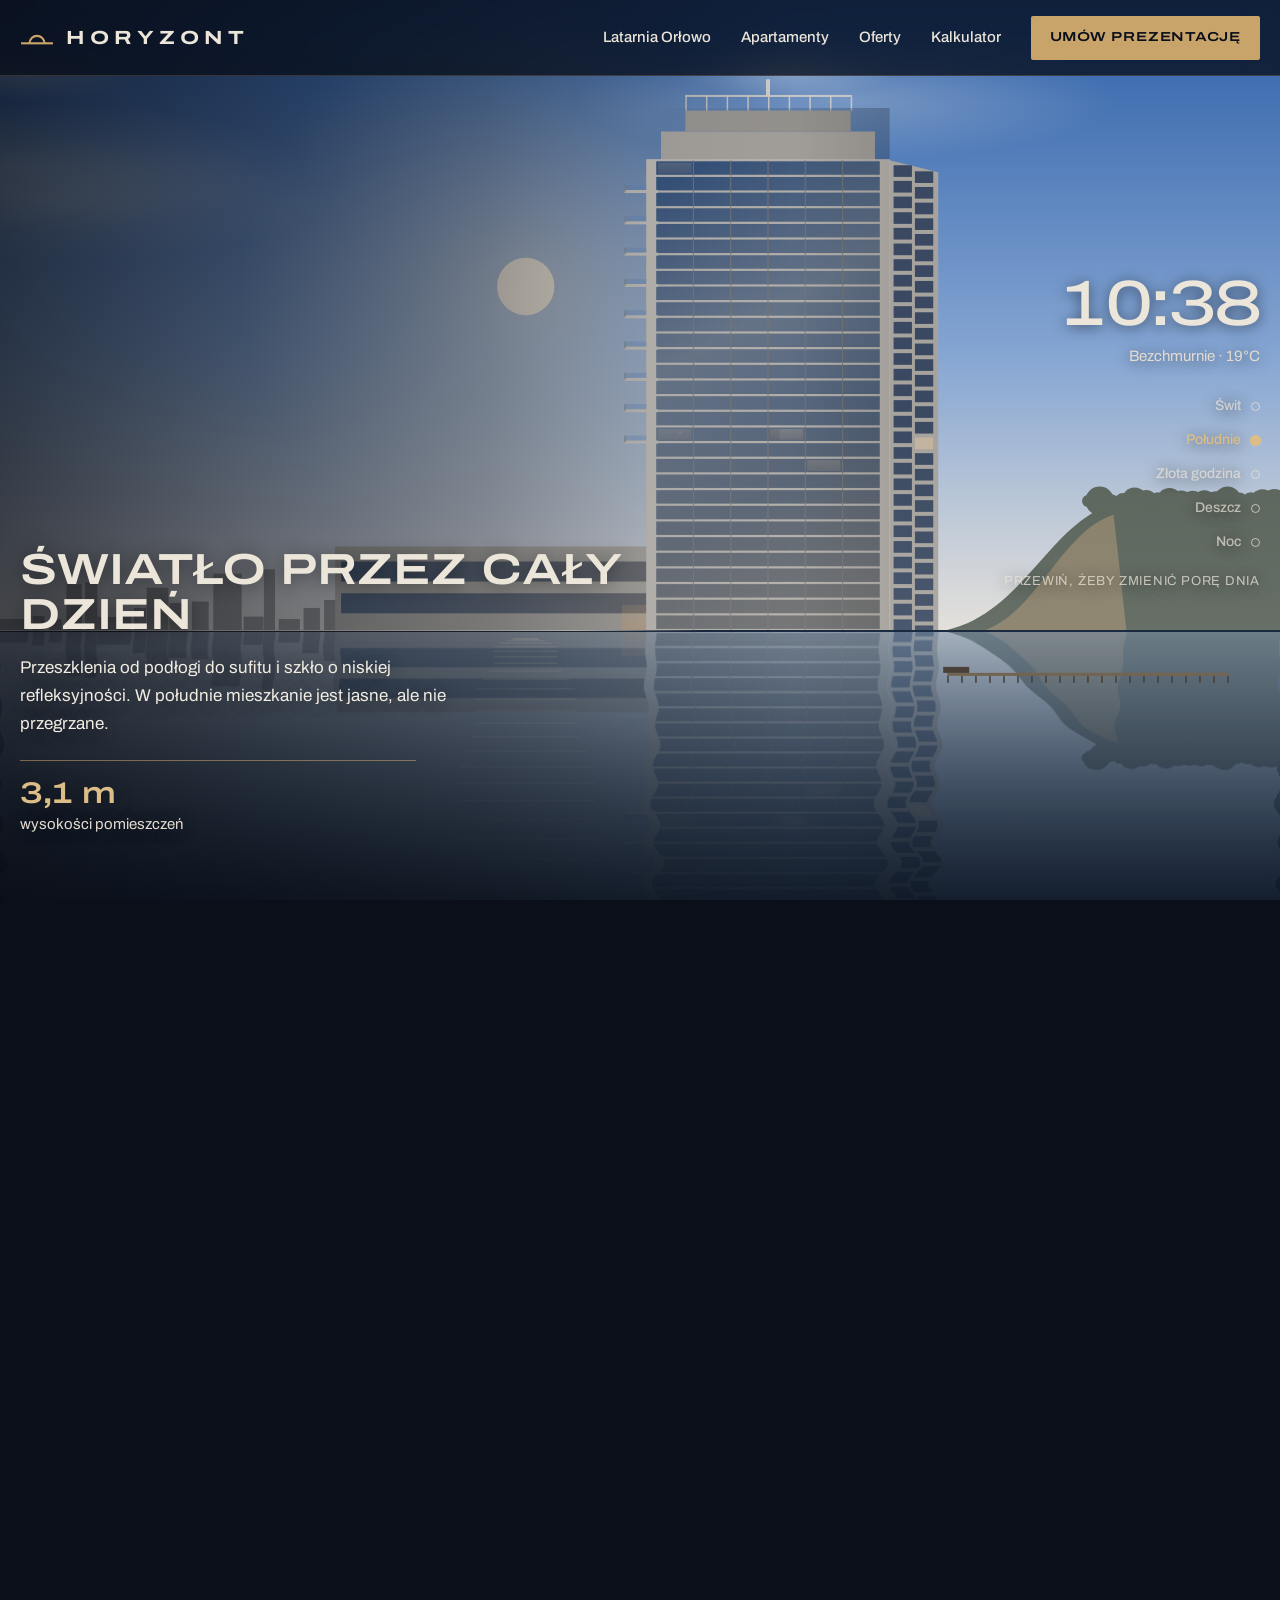
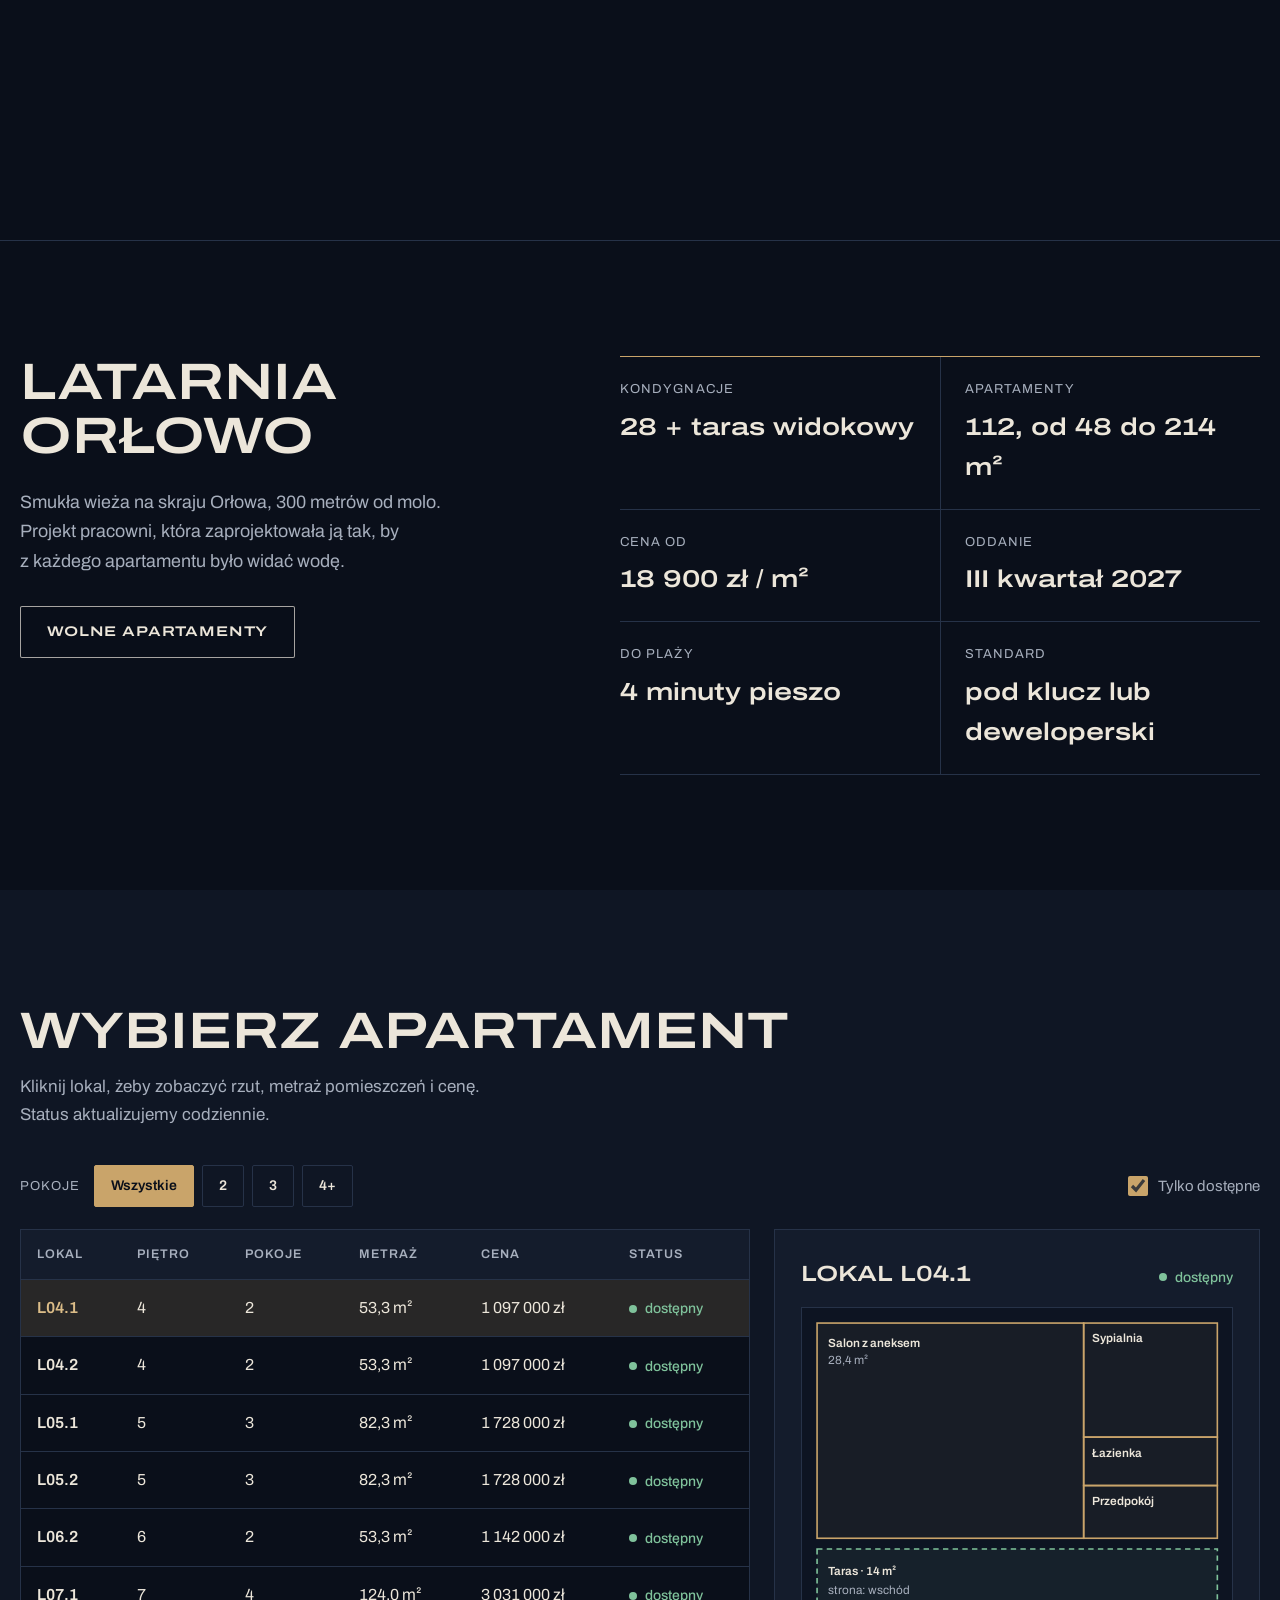
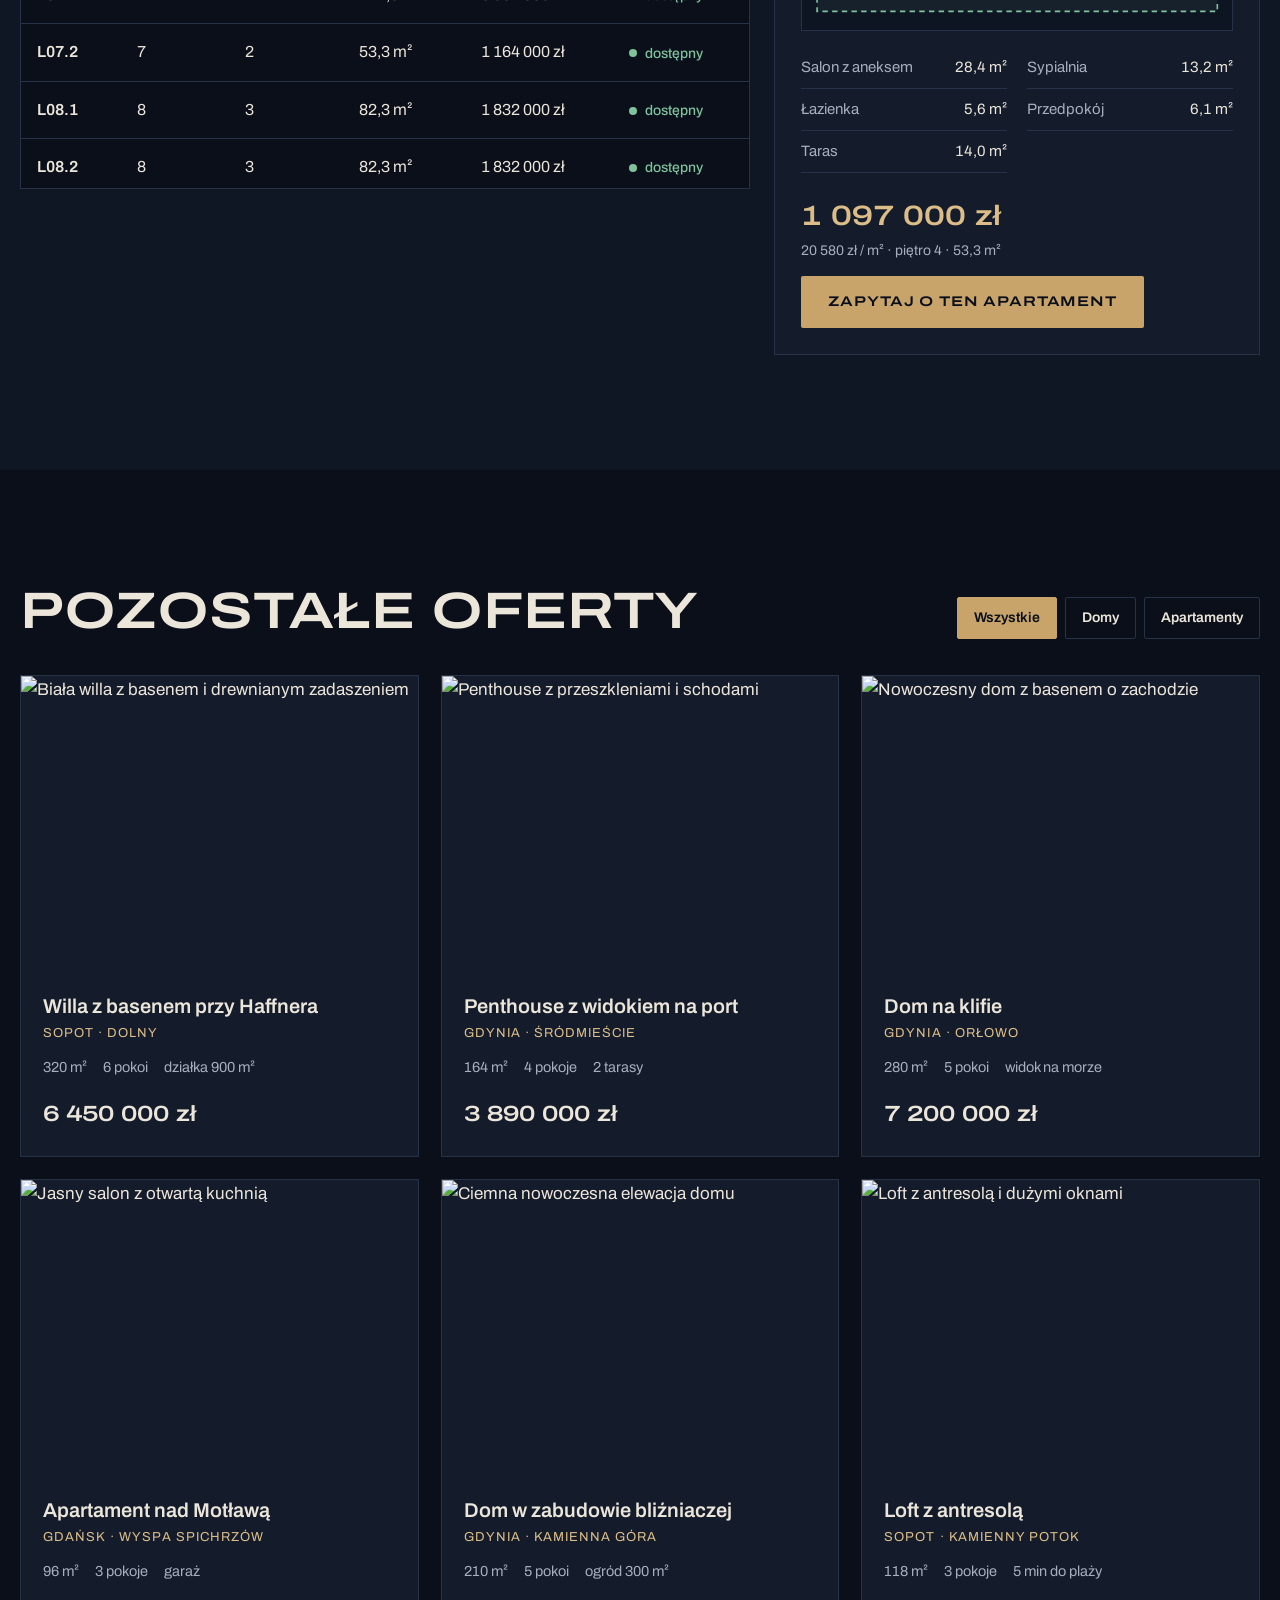
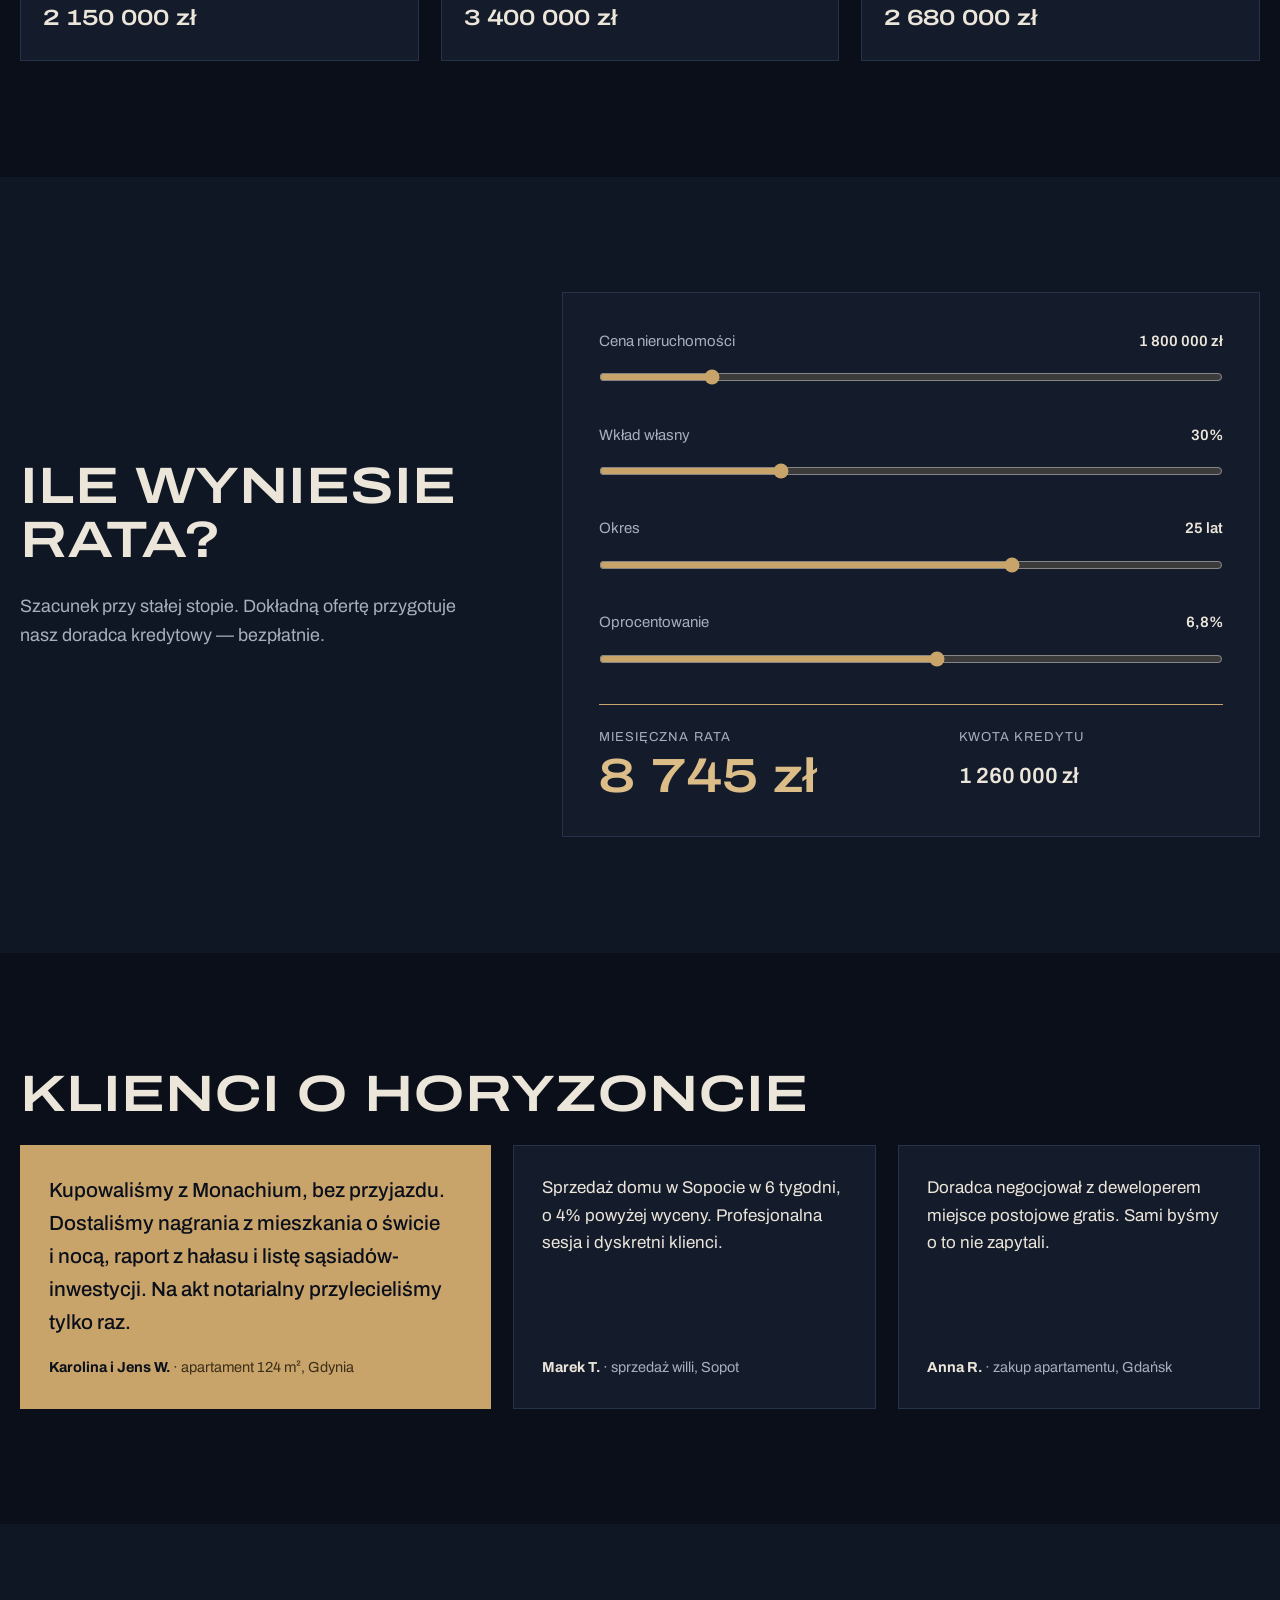
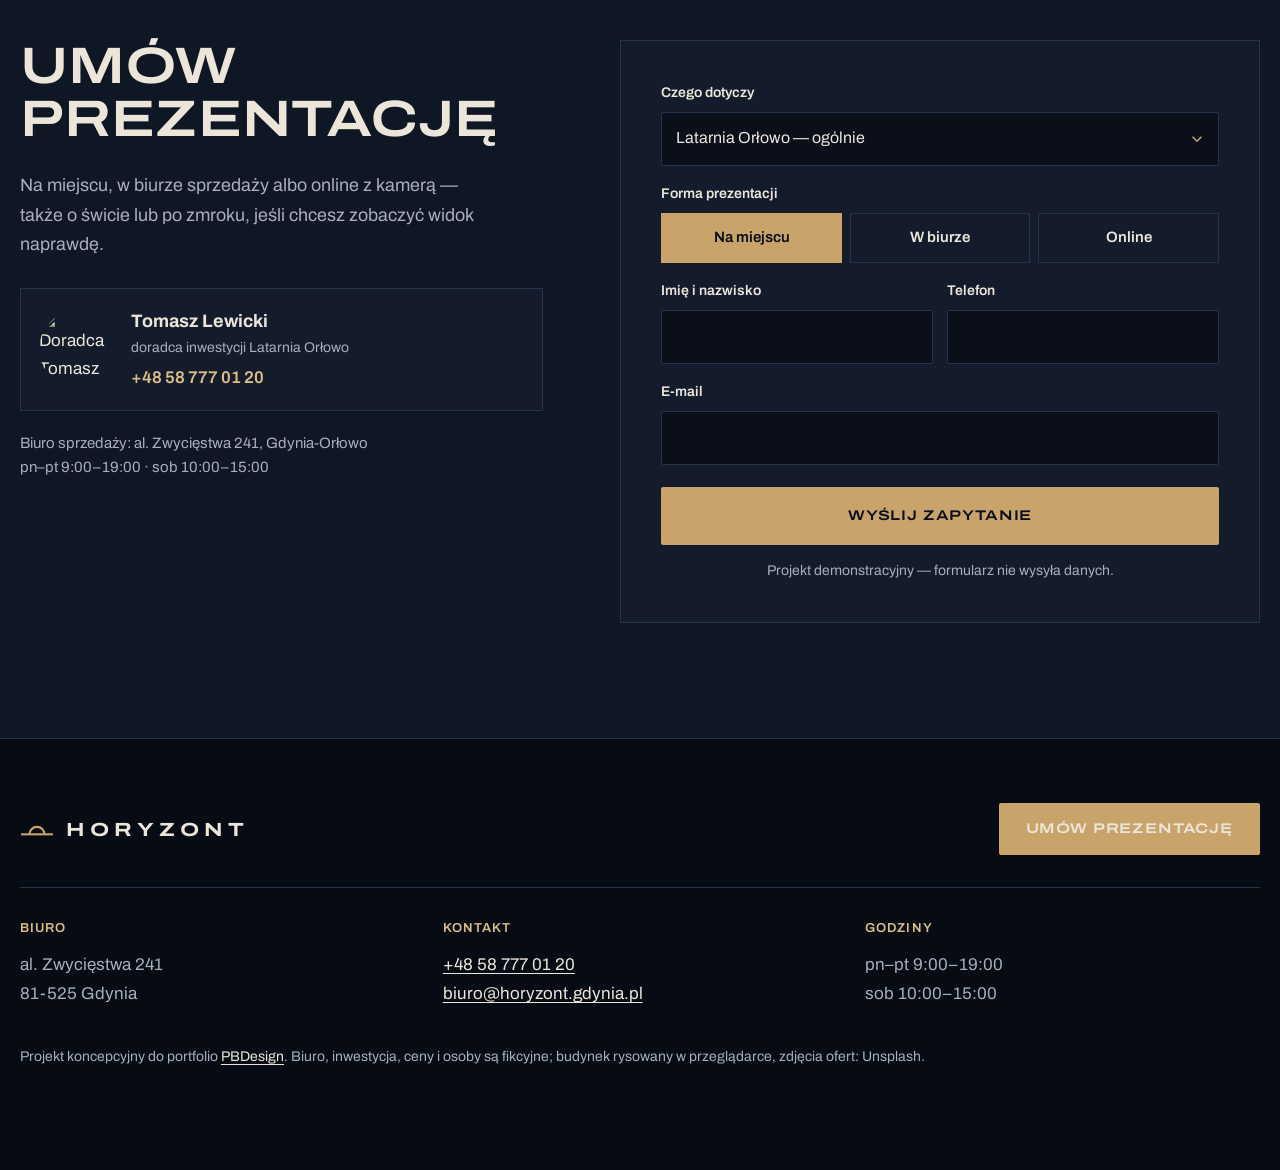
==== commit a7921c00: "HUD mobile bez przesunięcia" ====
--- a/index.html
+++ b/index.html
@@ -12,7 +12,7 @@
 <link rel="preconnect" href="https://fonts.googleapis.com">
 <link rel="preconnect" href="https://fonts.gstatic.com" crossorigin>
 <link href="https://fonts.googleapis.com/css2?family=Archivo:wdth,wght@100,400;100,500;100,600;125,500;125,600;125,700&display=swap" rel="stylesheet">
-<link rel="stylesheet" href="style.css?v=5">
+<link rel="stylesheet" href="style.css?v=6">
 </head>
 <body>
 <!--
--- a/style.css
+++ b/style.css
@@ -257,7 +257,7 @@
   .scene { height: 520vh; }
   .scene__shade { background: linear-gradient(0deg, rgba(6, 9, 16, .9) 0%, rgba(6, 9, 16, .55) 42%, rgba(6, 9, 16, 0) 68%), linear-gradient(180deg, rgba(6, 9, 16, .45) 0%, rgba(6, 9, 16, 0) 22%); }
   .scene__ui { grid-template-columns: minmax(0, 1fr); align-content: space-between; padding-bottom: 28px; }
-  .hud { order: -1; align-self: start; text-align: left; display: flex; align-items: baseline; flex-wrap: wrap; gap: 4px 14px; min-width: 0; }
+  .hud { order: -1; align-self: start; margin-top: 0; text-align: left; display: flex; align-items: baseline; flex-wrap: wrap; gap: 4px 14px; min-width: 0; }
   .hud__time { font-size: 36px; }
   .hud__weather { margin: 0; font-size: 14px; }
   .hud__rail { grid-auto-flow: column; justify-items: start; gap: 0; width: 100%; margin-top: 6px; }
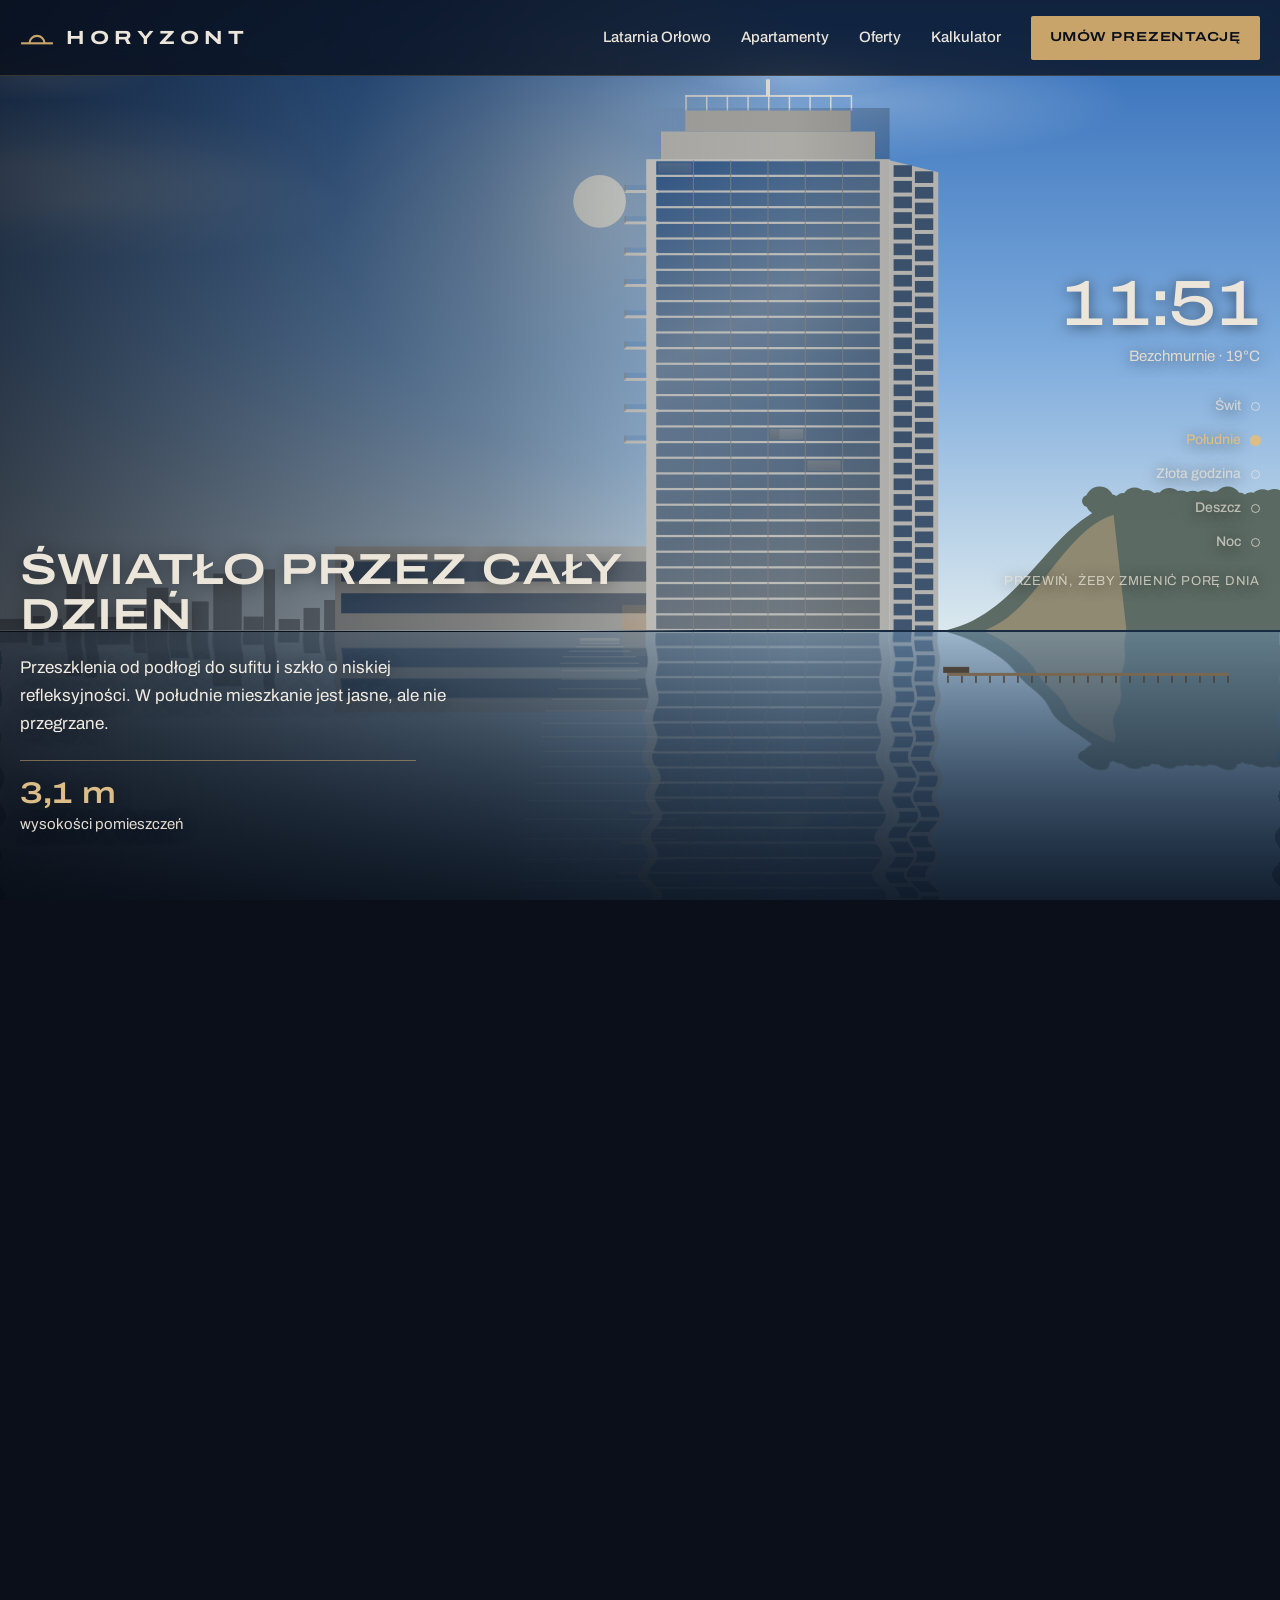
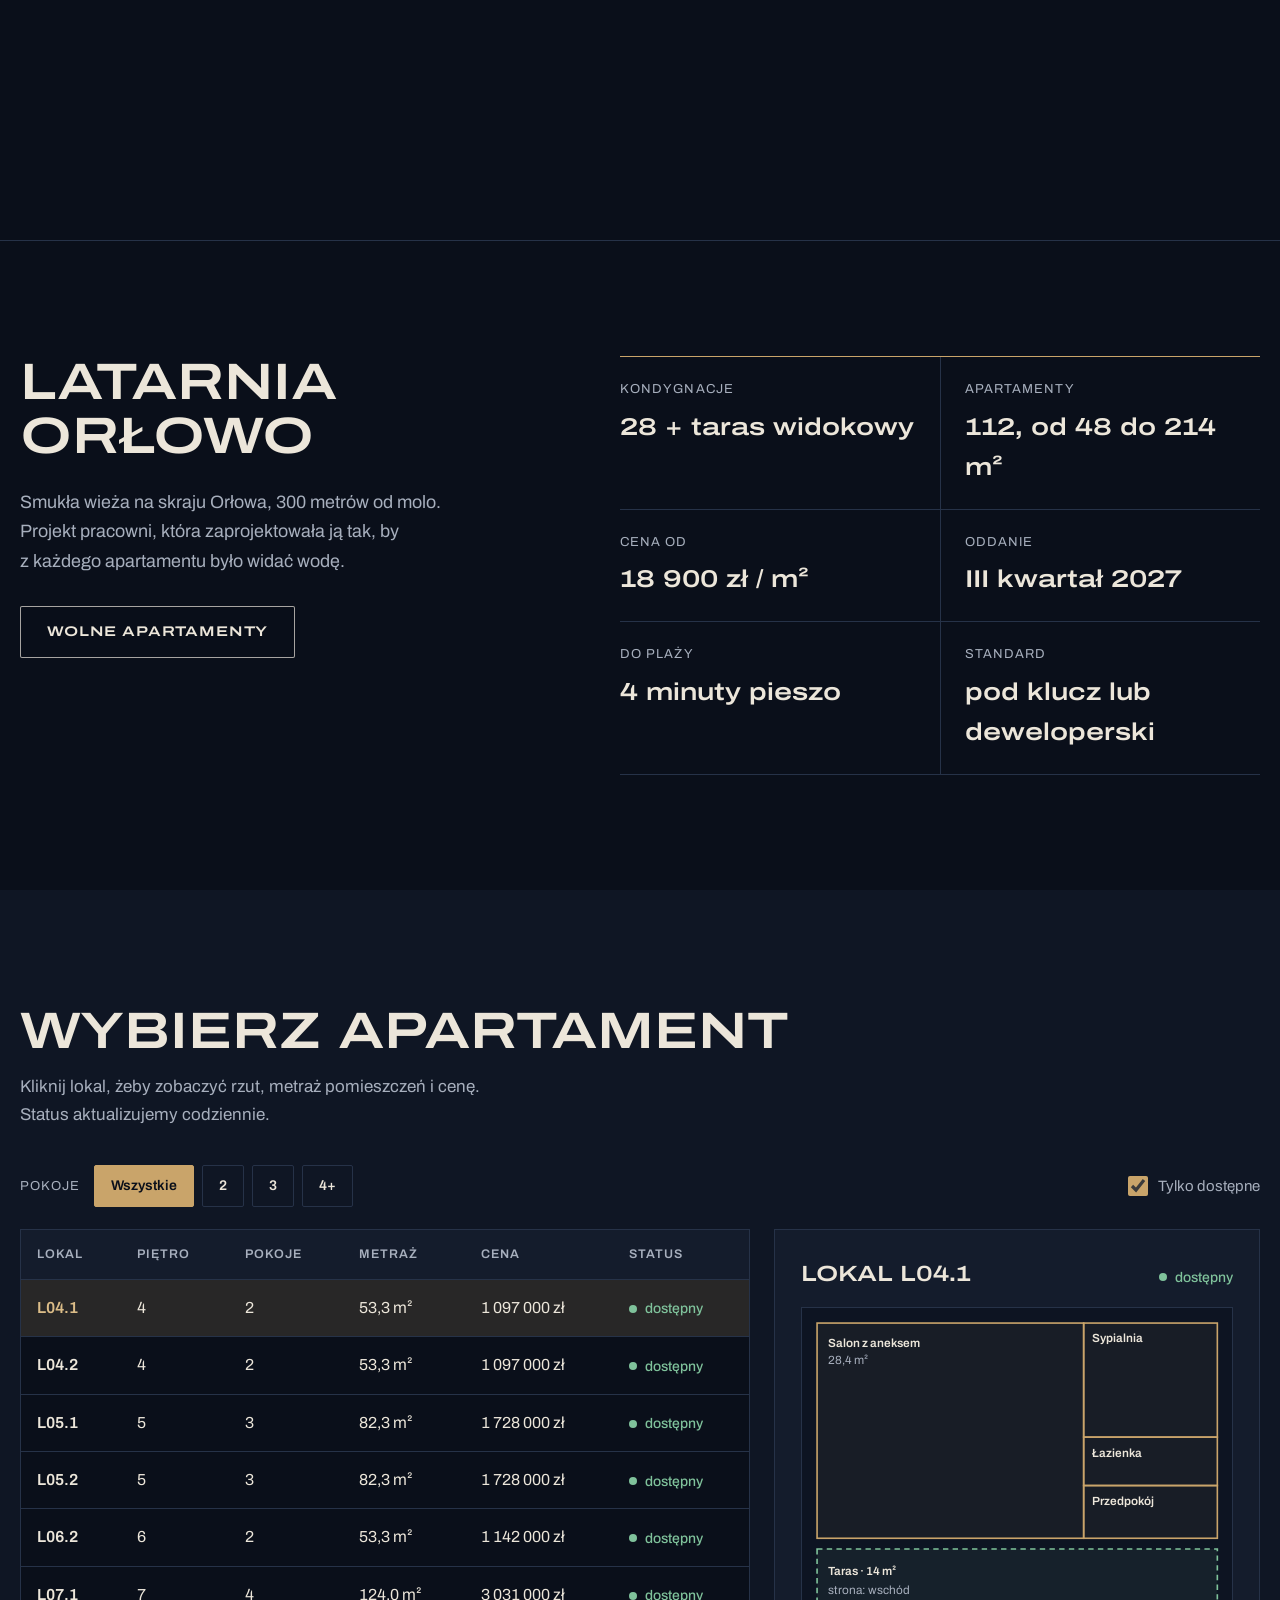
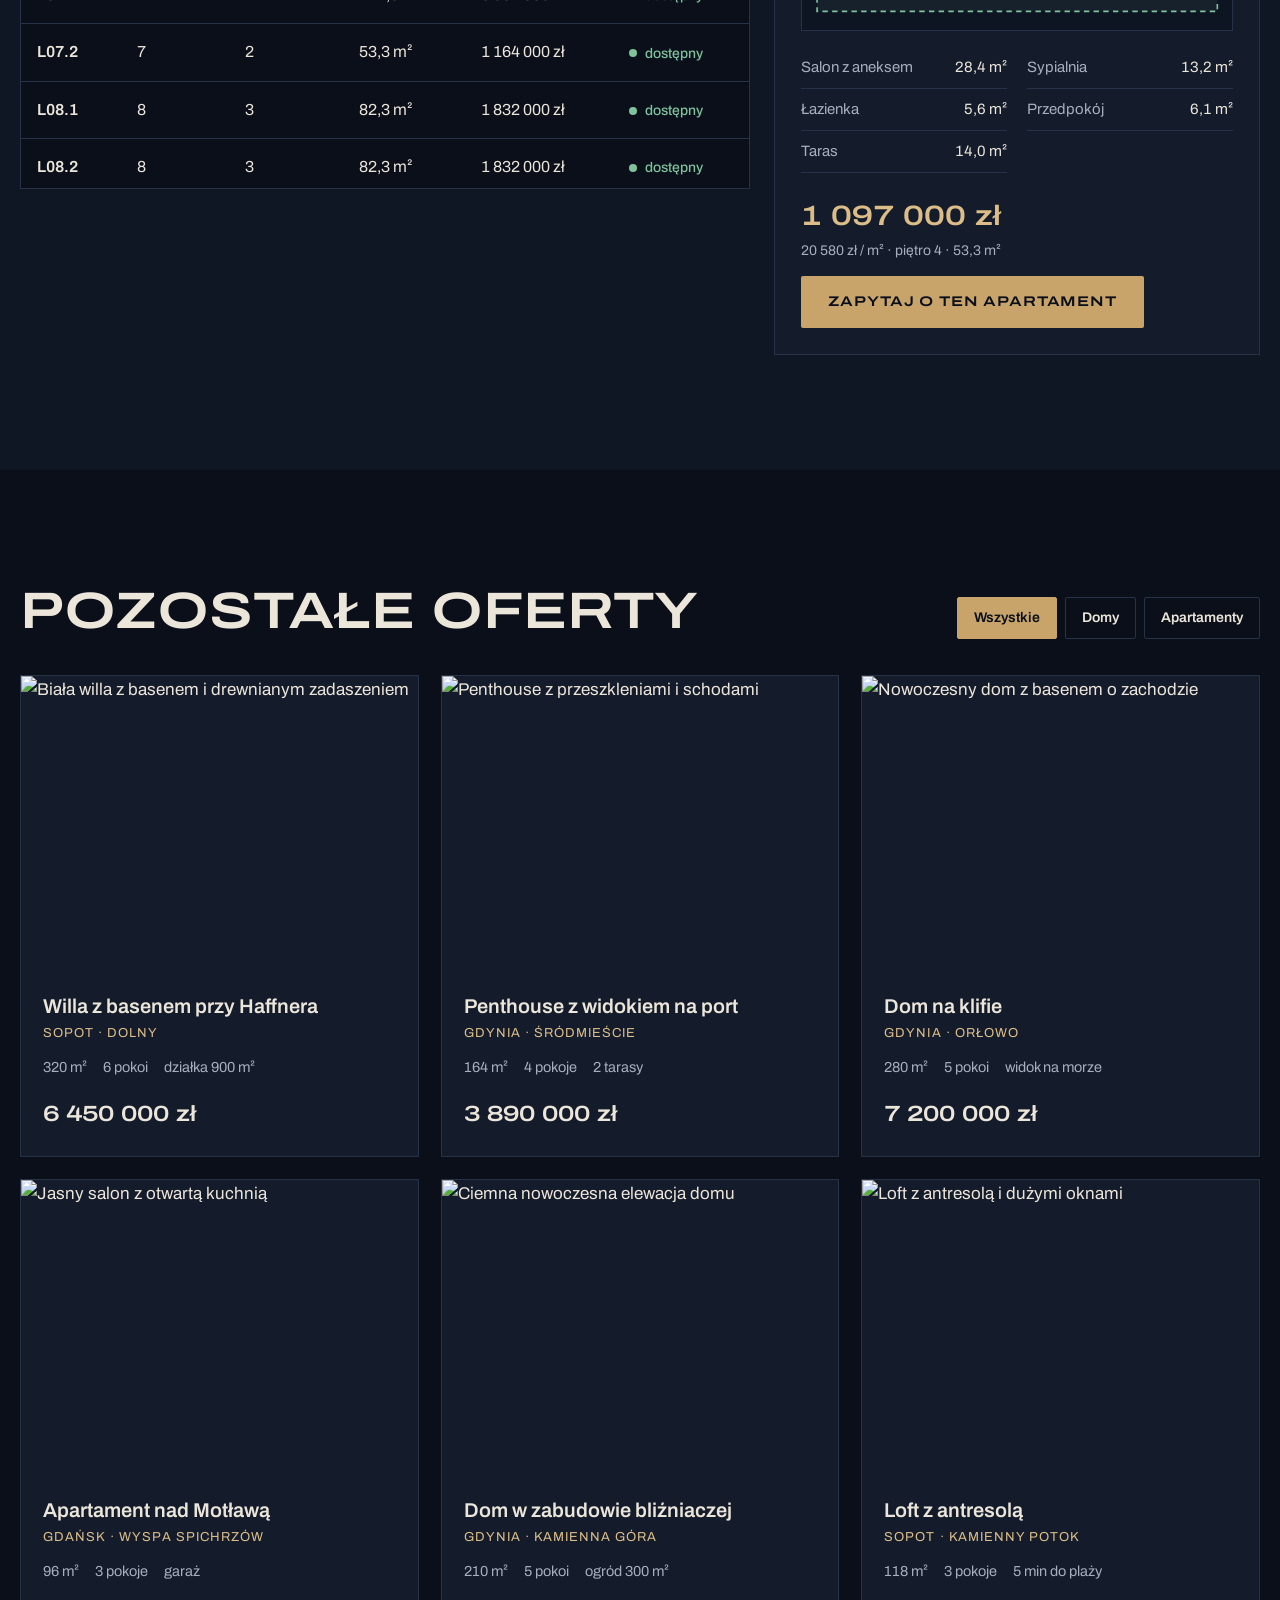
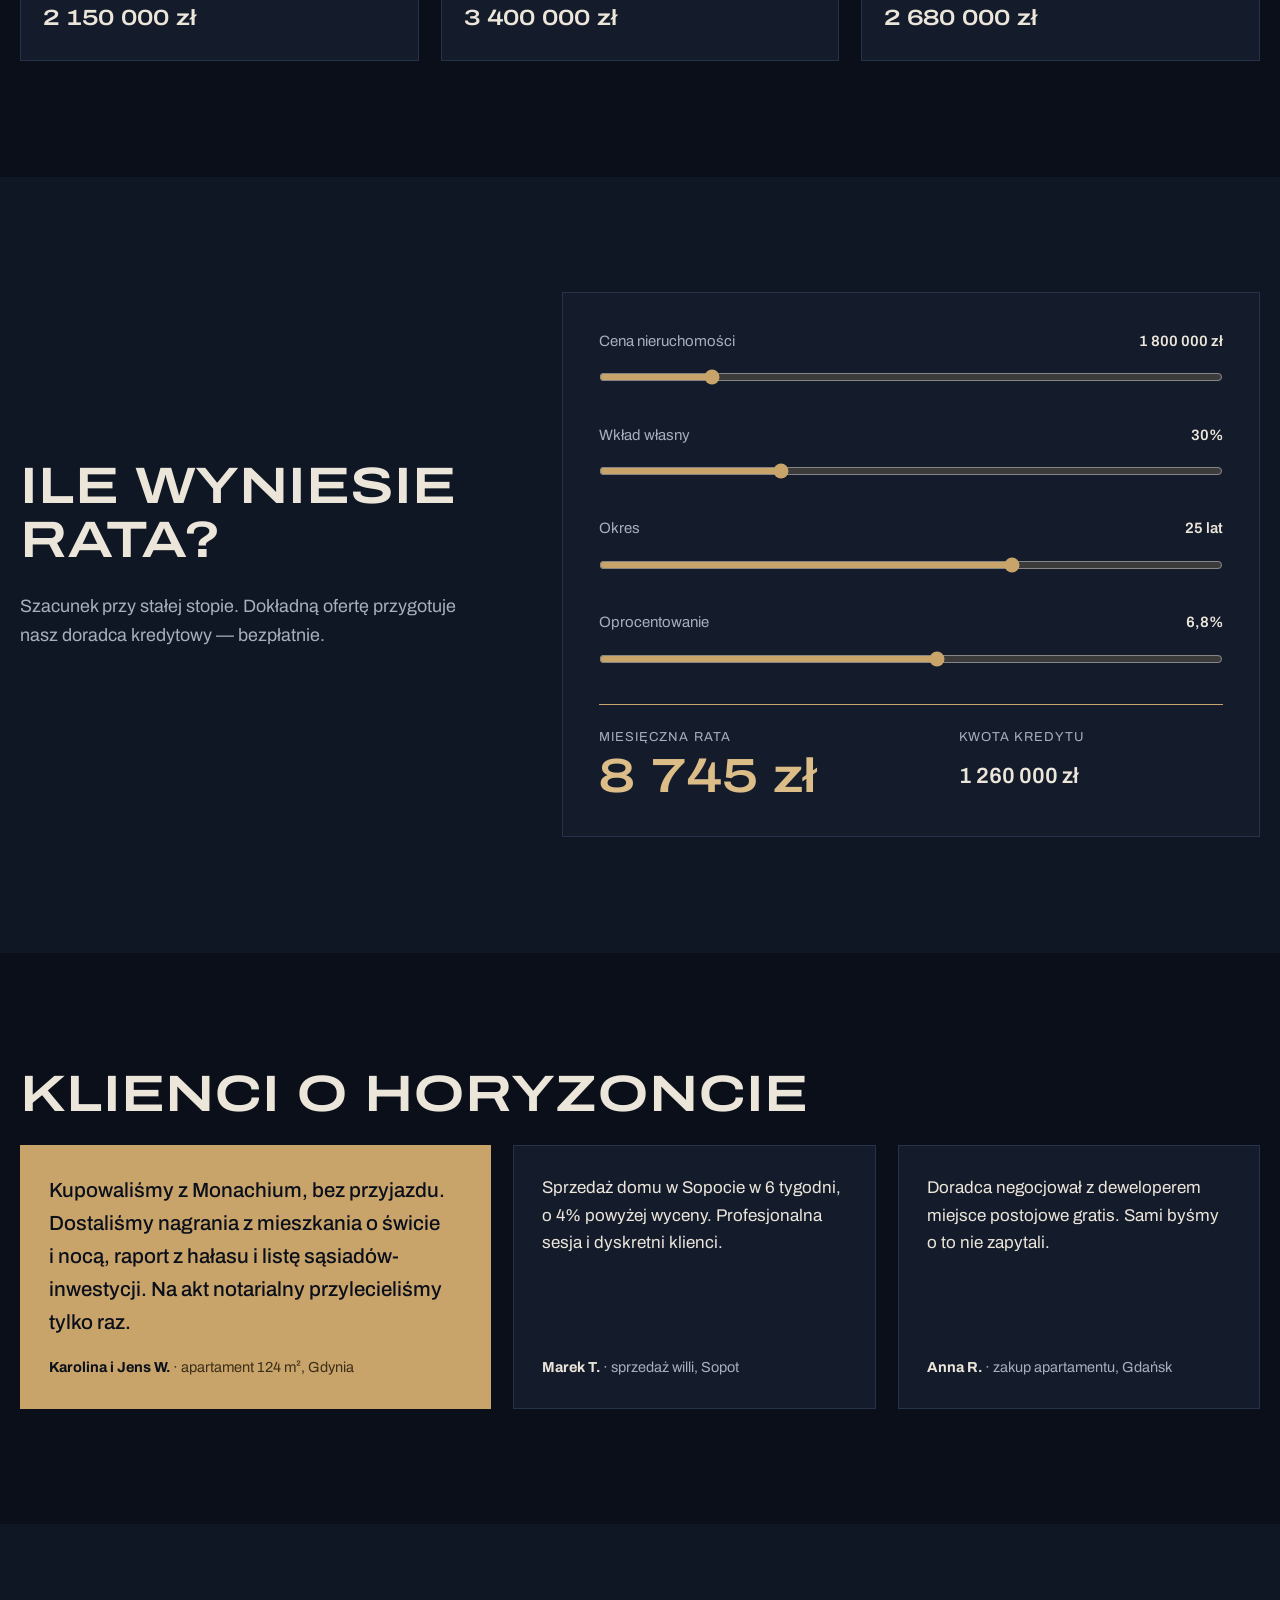
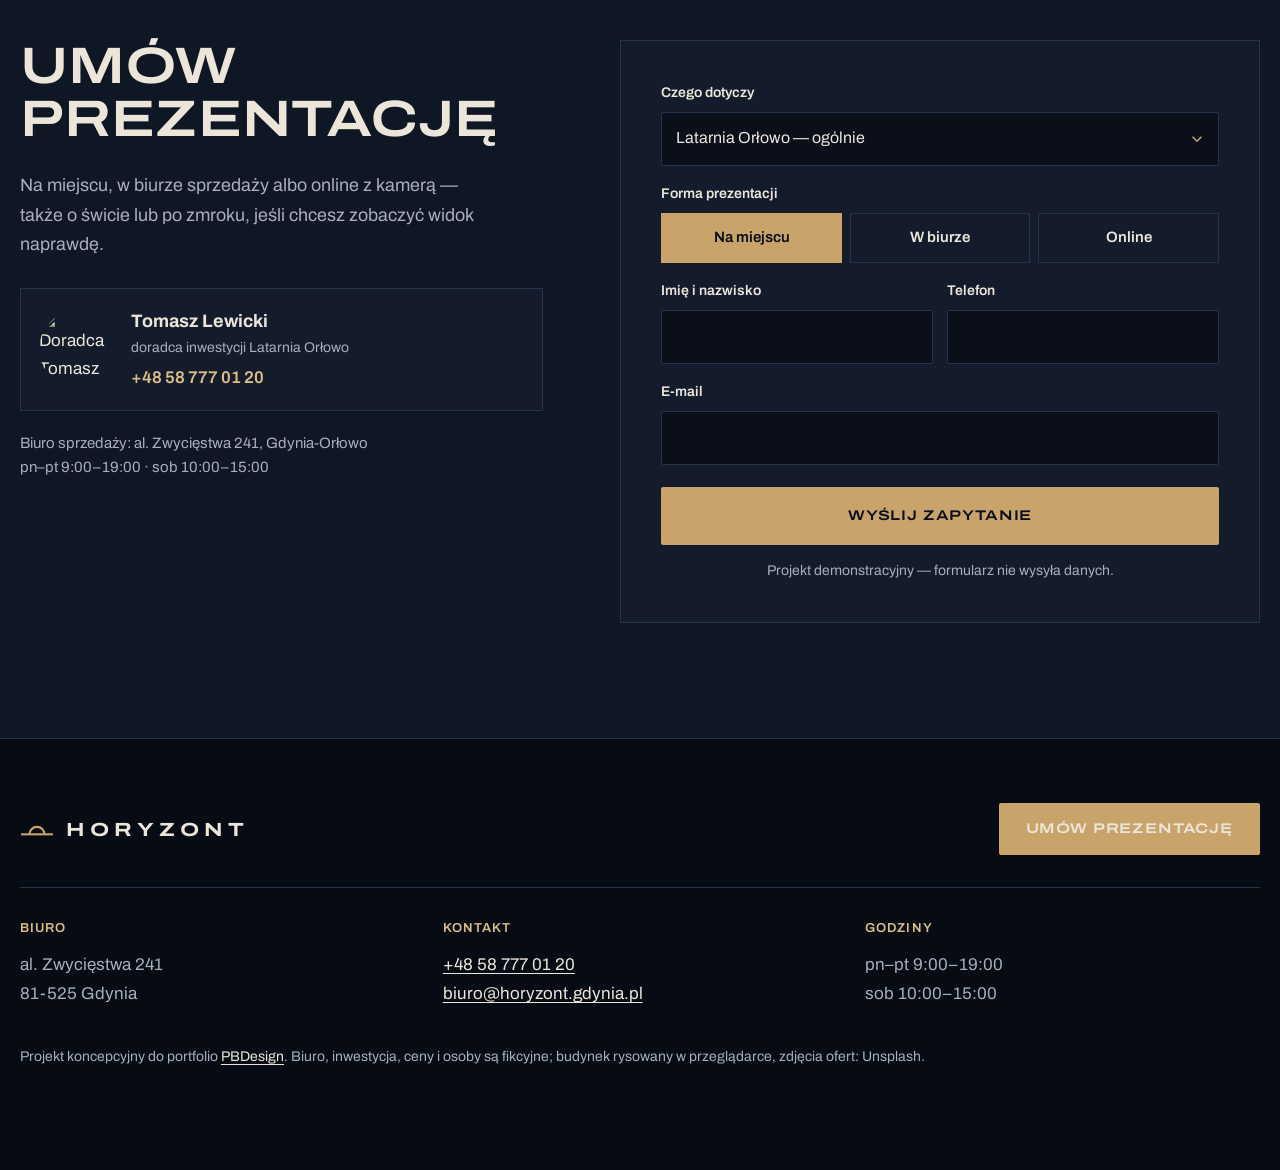
==== commit 26c17487: "Mobile: niższa wieża pod HUD" ====
--- a/index.html
+++ b/index.html
@@ -273,6 +273,6 @@
 
 <a class="fab" href="#kontakt" id="fab">Umów prezentację</a>
 
-<script src="app.js?v=7"></script>
+<script src="app.js?v=8"></script>
 </body>
 </html>
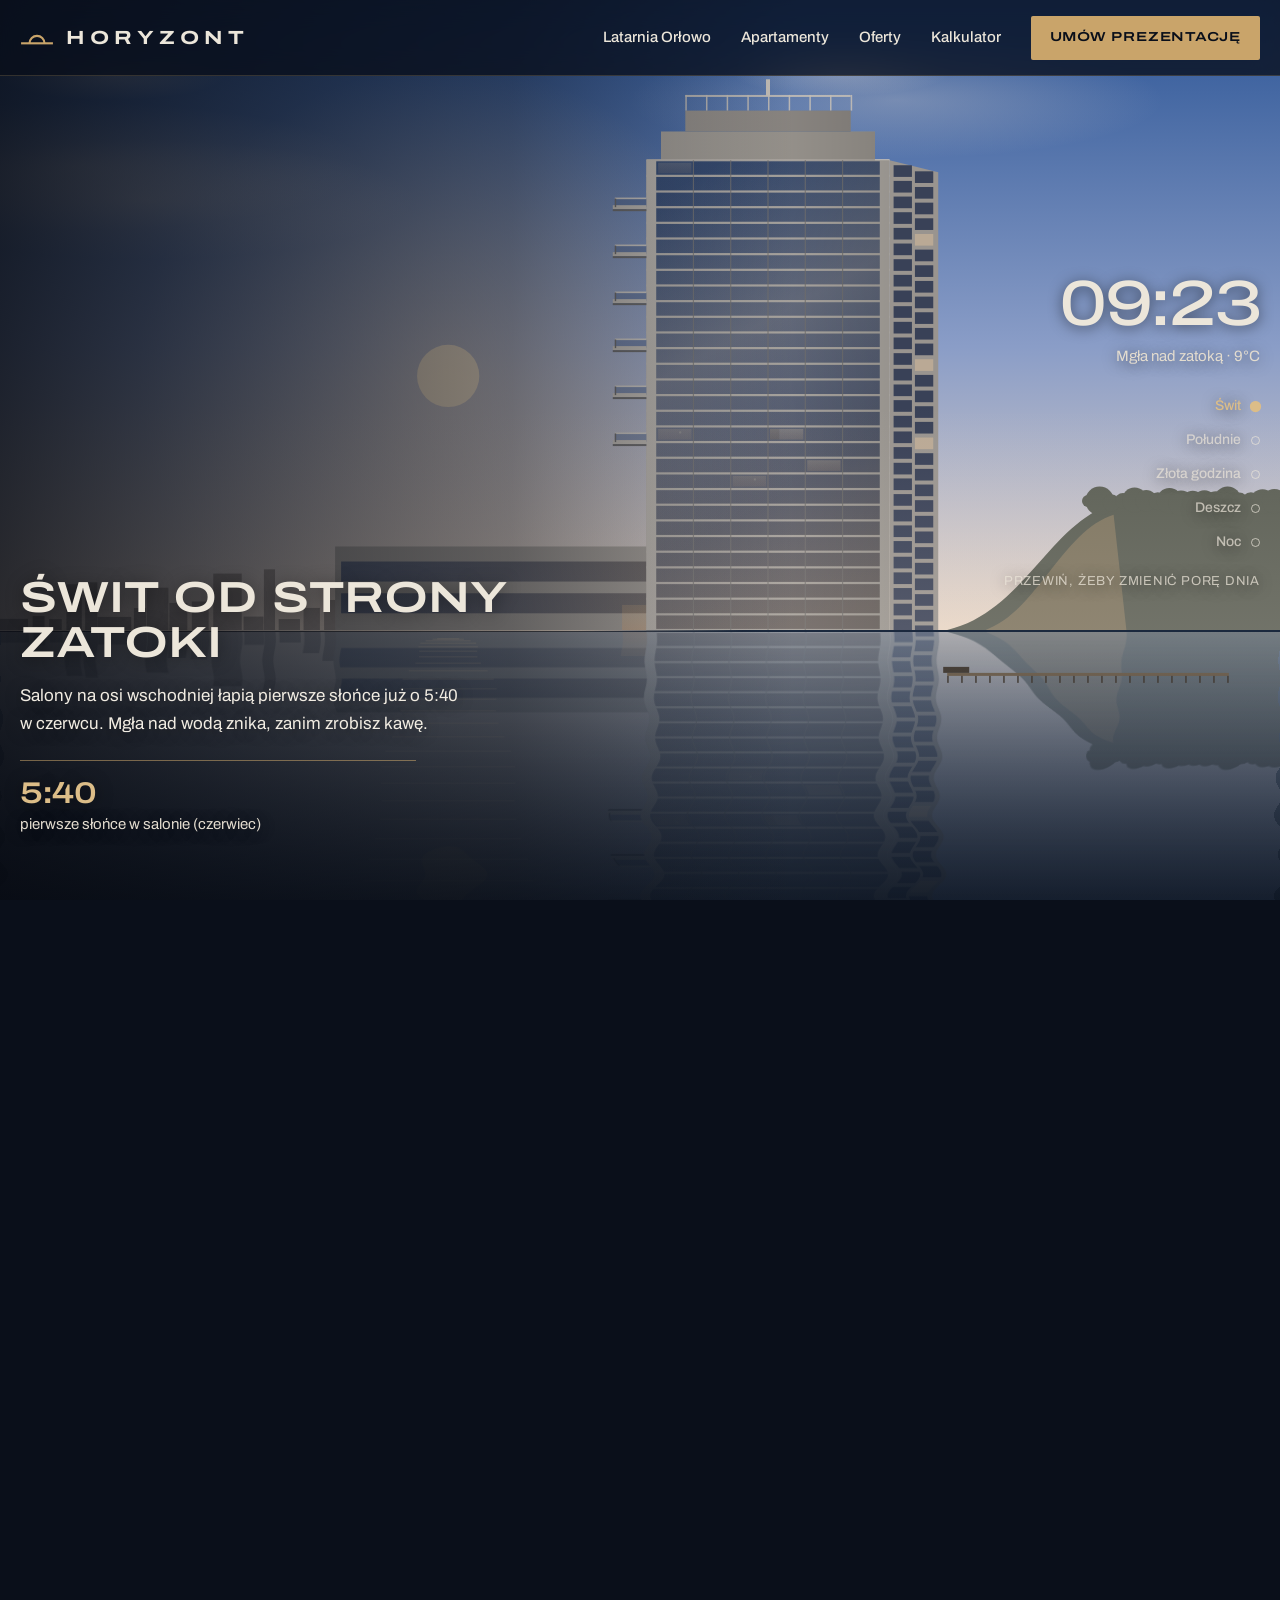
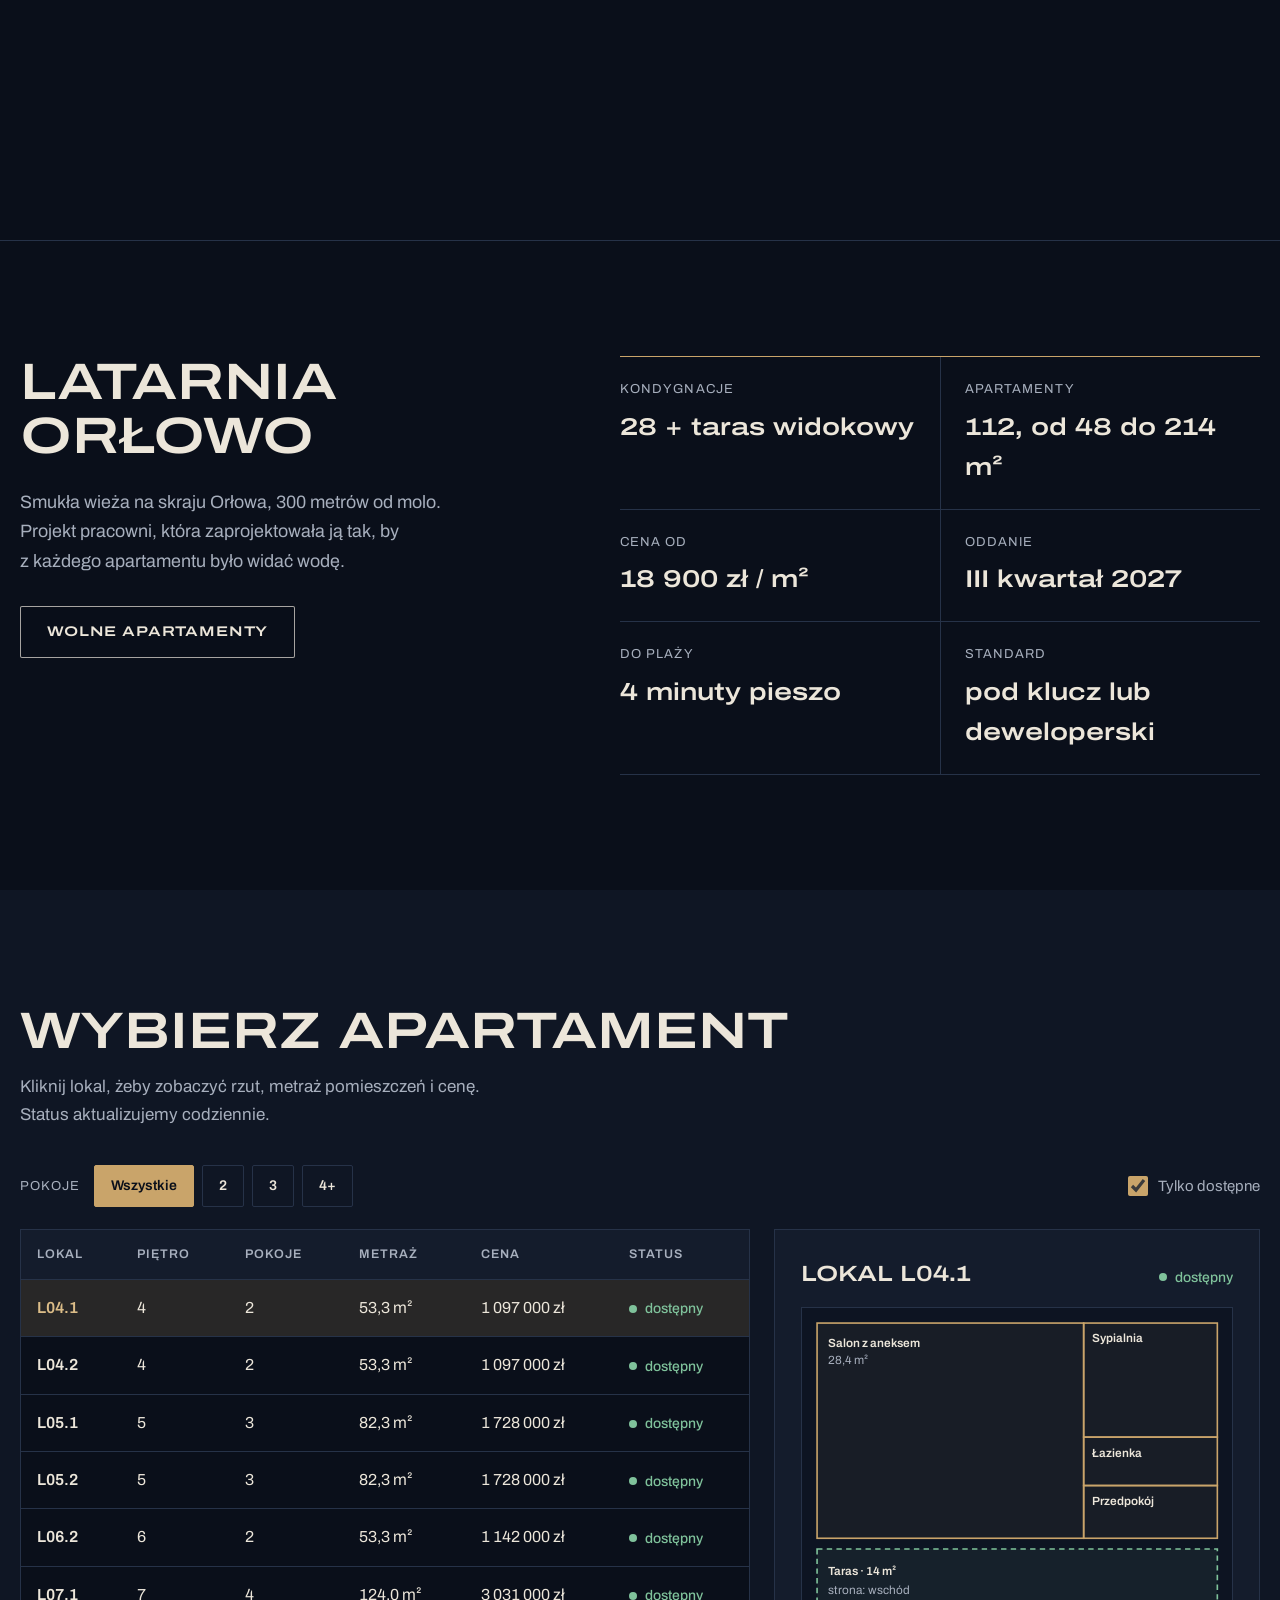
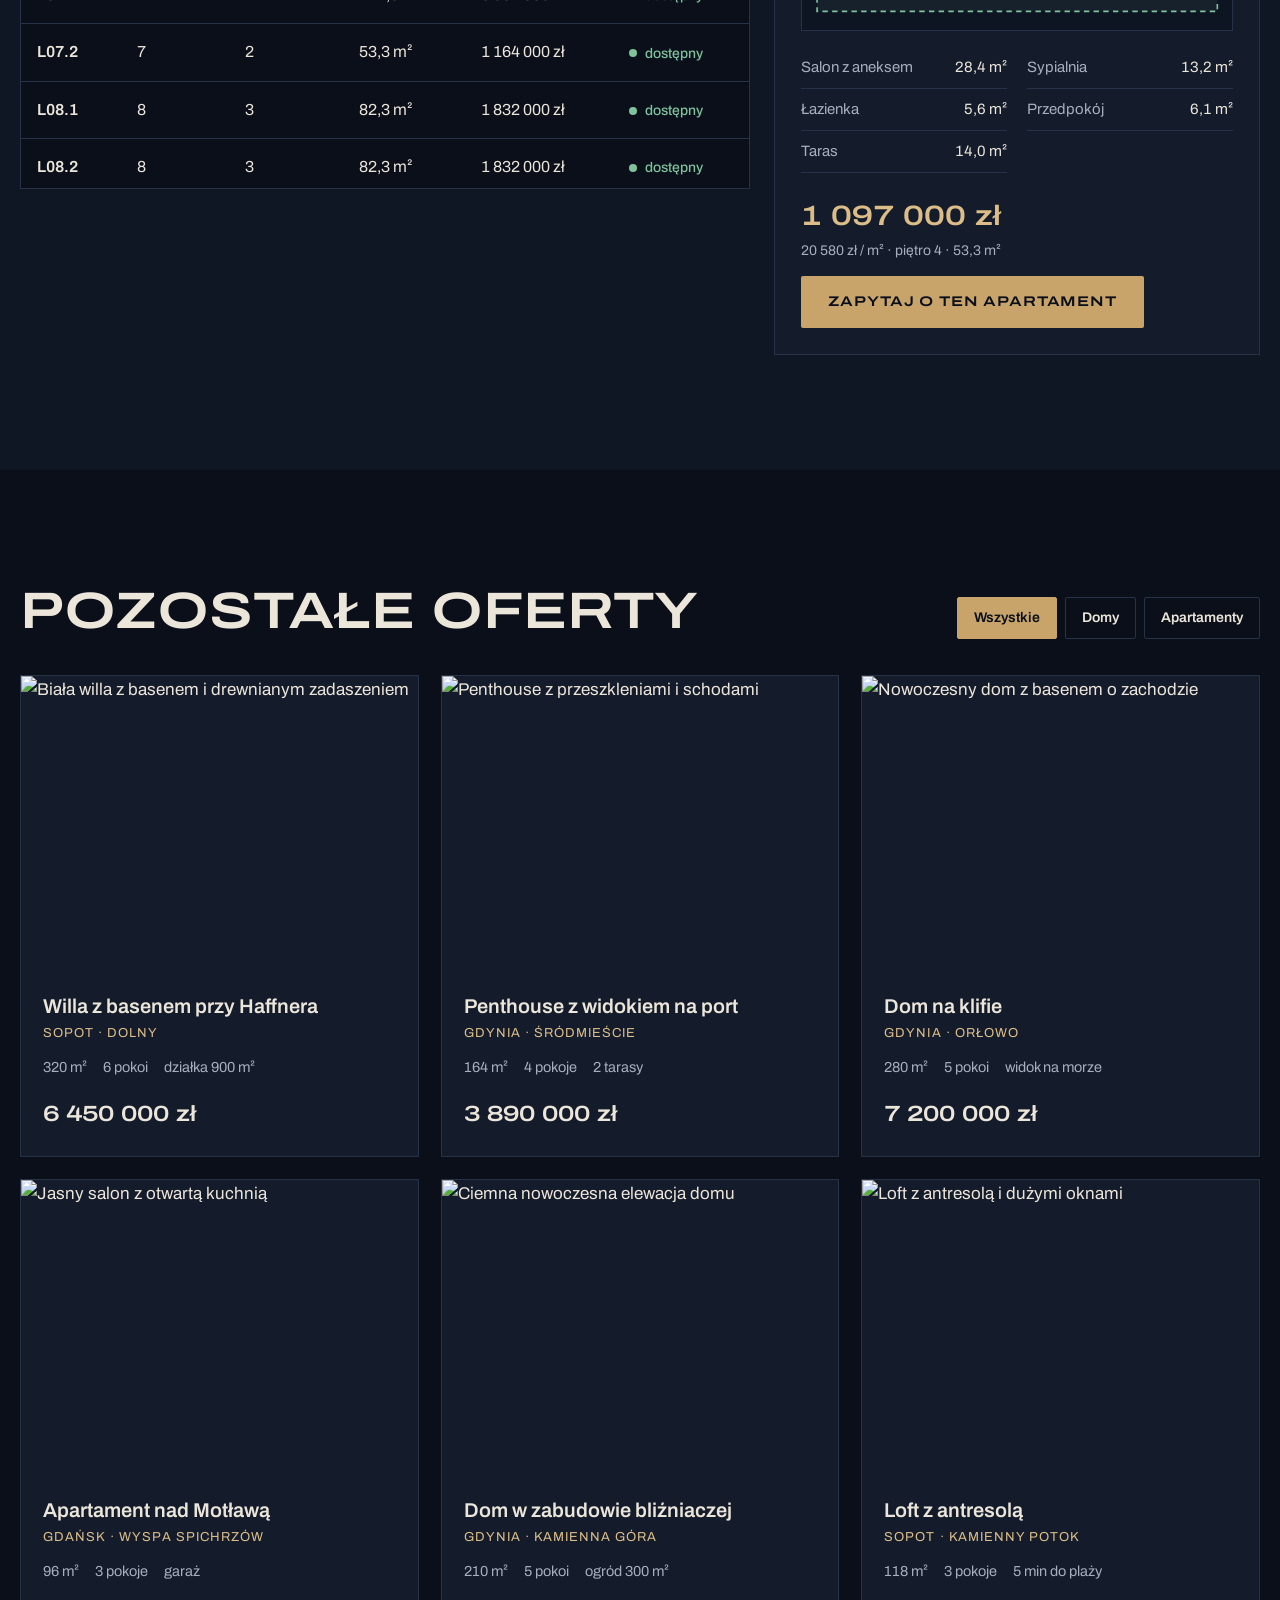
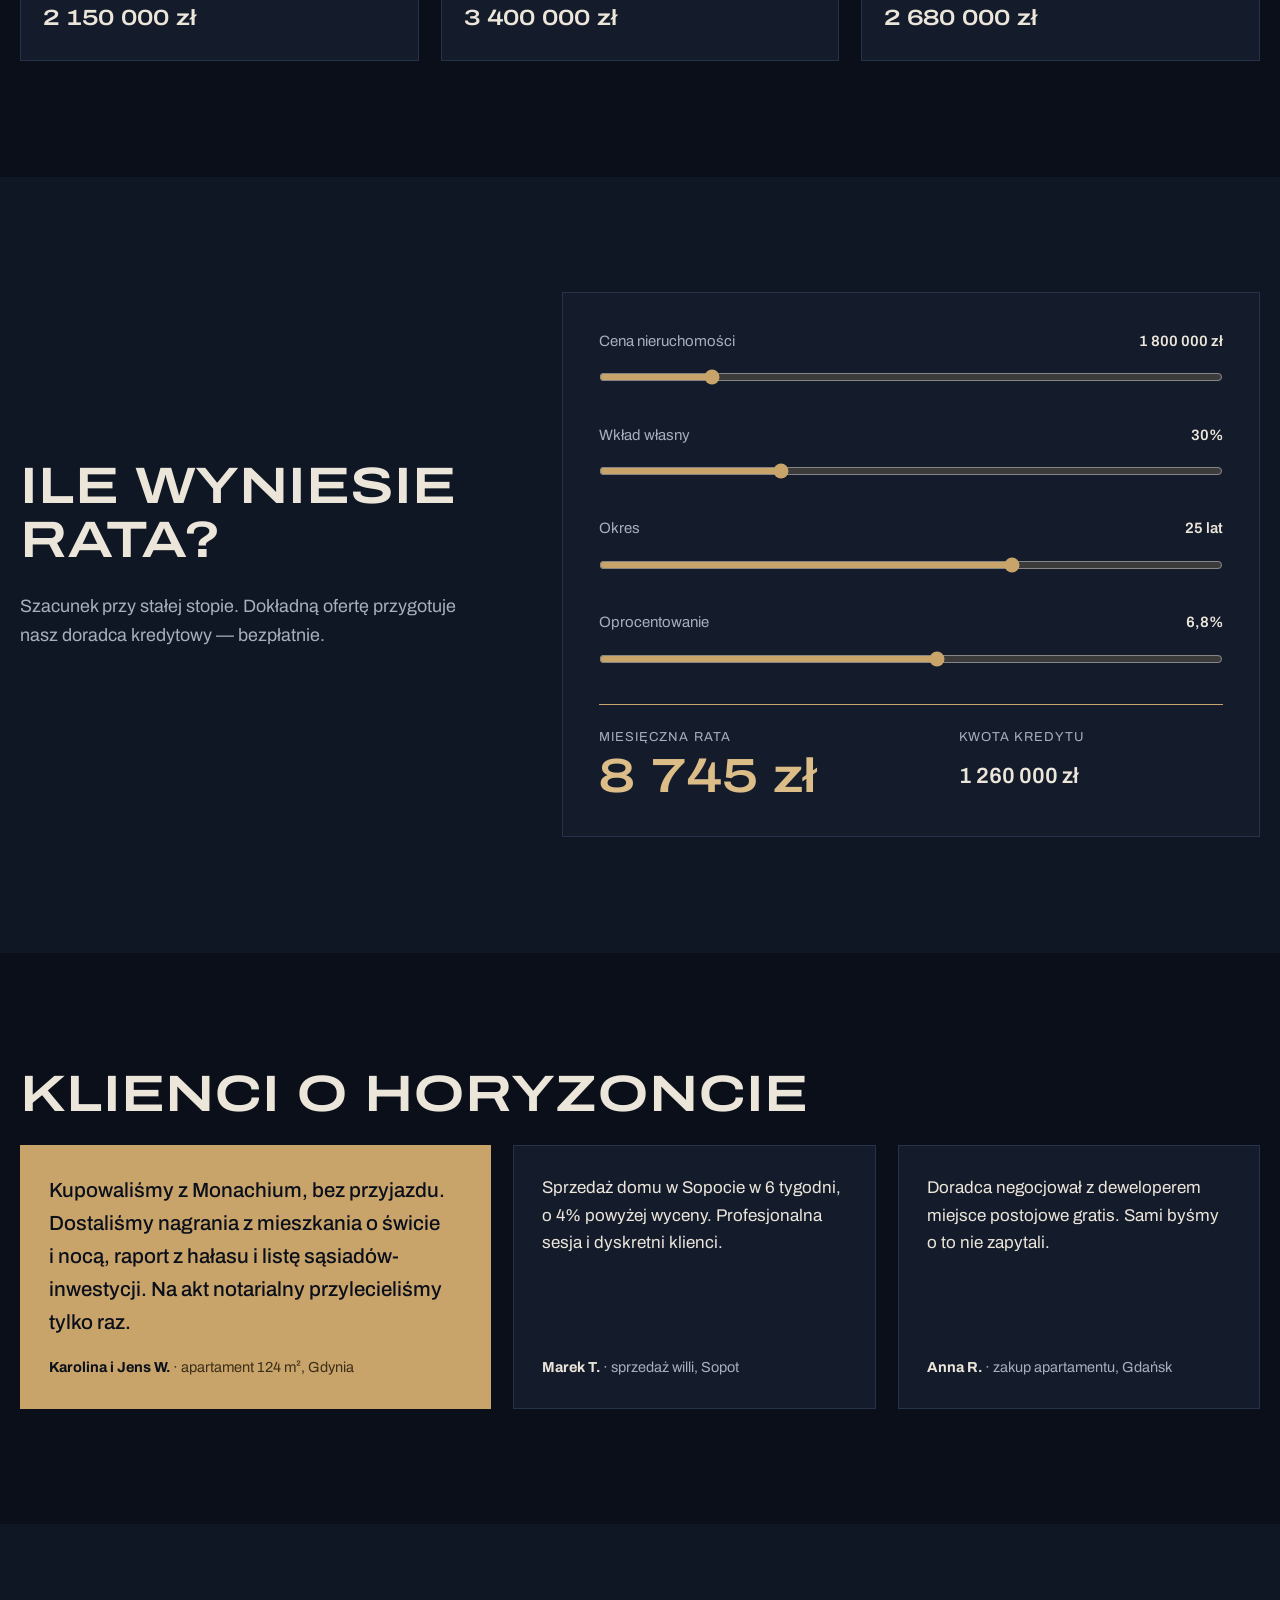
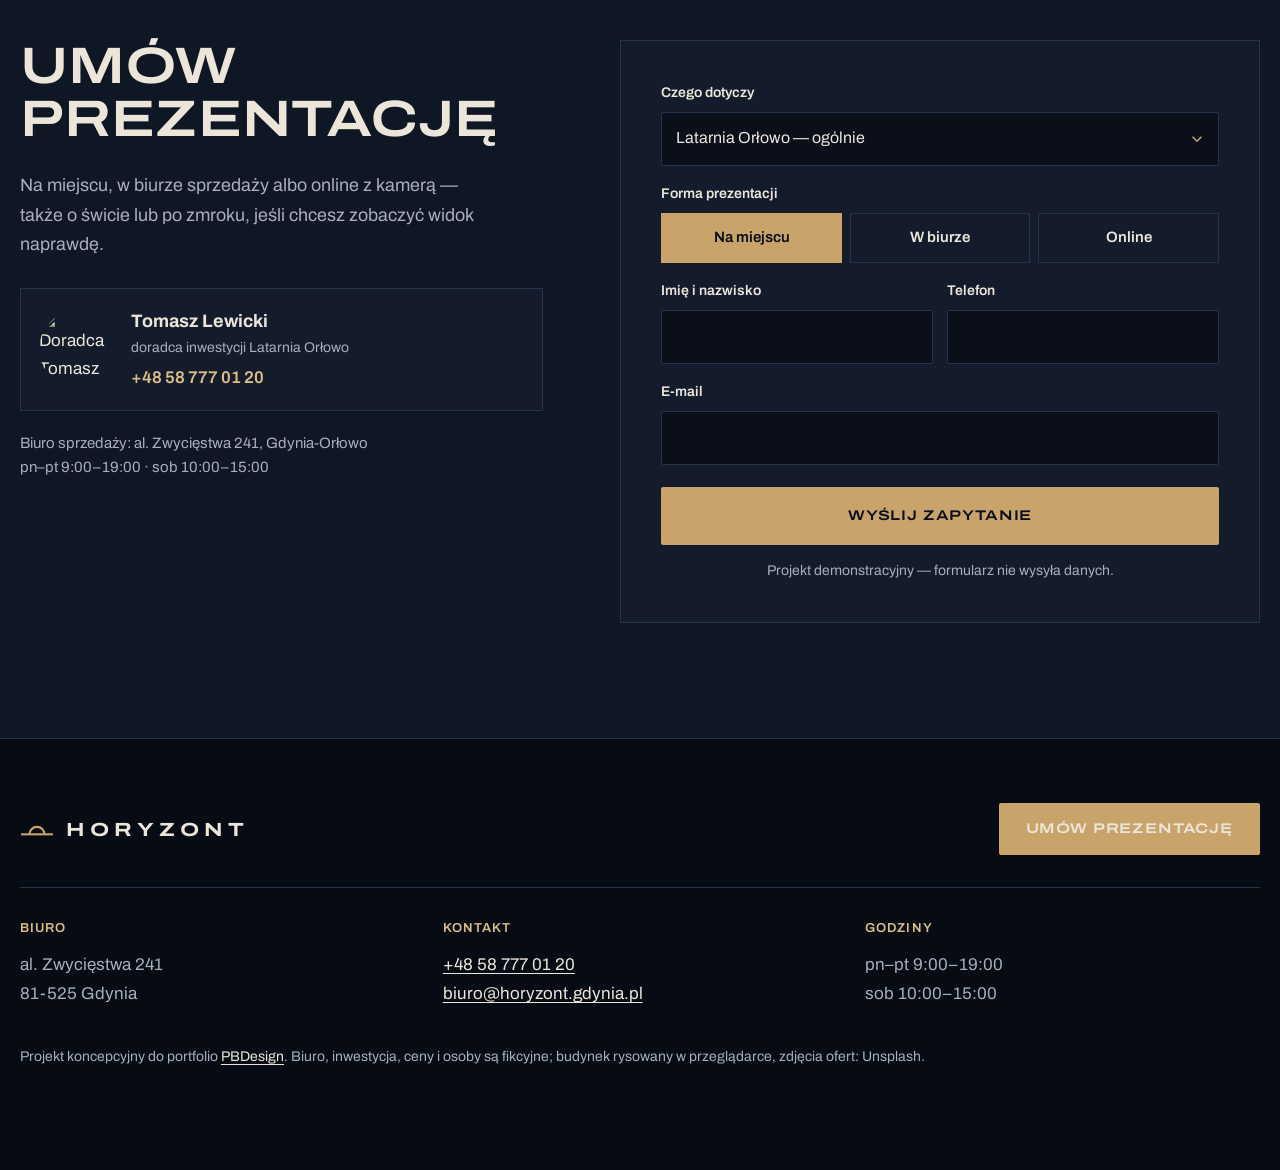
==== commit 1bf9f722: "Scena: tarasy co 3 piętra, cieniowanie w obrysie bryły, brak linii brzegu na mobile, mocniejszy cień" ====
--- a/index.html
+++ b/index.html
@@ -12,7 +12,7 @@
 <link rel="preconnect" href="https://fonts.googleapis.com">
 <link rel="preconnect" href="https://fonts.gstatic.com" crossorigin>
 <link href="https://fonts.googleapis.com/css2?family=Archivo:wdth,wght@100,400;100,500;100,600;125,500;125,600;125,700&display=swap" rel="stylesheet">
-<link rel="stylesheet" href="style.css?v=6">
+<link rel="stylesheet" href="style.css?v=7">
 </head>
 <body>
 <!--
@@ -273,6 +273,6 @@
 
 <a class="fab" href="#kontakt" id="fab">Umów prezentację</a>
 
-<script src="app.js?v=8"></script>
+<script src="app.js?v=9"></script>
 </body>
 </html>
--- a/style.css
+++ b/style.css
@@ -66,7 +66,7 @@
 .scene { position: relative; height: 560vh; background: var(--night); }
 .scene__sticky { position: sticky; top: 0; height: 100vh; height: 100svh; overflow: hidden; }
 #sky { position: absolute; inset: 0; width: 100%; height: 100%; display: block; }
-.scene__shade { position: absolute; inset: 0; pointer-events: none; background: linear-gradient(90deg, rgba(6, 9, 16, .72) 0%, rgba(6, 9, 16, .35) 38%, rgba(6, 9, 16, 0) 62%), linear-gradient(0deg, rgba(6, 9, 16, .55) 0%, rgba(6, 9, 16, 0) 30%); }
+.scene__shade { position: absolute; inset: 0; pointer-events: none; background: linear-gradient(90deg, rgba(6, 9, 16, .84) 0%, rgba(6, 9, 16, .45) 40%, rgba(6, 9, 16, 0) 62%), linear-gradient(0deg, rgba(6, 9, 16, .55) 0%, rgba(6, 9, 16, 0) 30%); }
 .scene__ui { position: relative; height: 100%; display: grid; grid-template-columns: minmax(0, 1fr) auto; align-items: end; gap: 24px; padding: calc(var(--header) + 24px) 0 clamp(36px, 7vh, 72px); }
 .chapters { position: relative; min-height: 340px; max-width: 600px; }
 .chapter { position: absolute; left: 0; right: 0; bottom: 0; opacity: 0; transform: translateY(14px); transition: opacity .18s linear, transform .18s linear, visibility 0s linear .18s; visibility: hidden; text-shadow: 0 2px 18px rgba(0, 0, 0, .45); }
@@ -81,7 +81,7 @@
 .hud__time { margin: 0; font-size: clamp(44px, 5vw, 76px); font-weight: 500; line-height: 1; font-variant-numeric: tabular-nums; letter-spacing: -.01em; }
 .hud__weather { margin: 8px 0 22px; font-size: 15px; color: #e3dccf; }
 .hud__rail { list-style: none; margin: 0; padding: 0; display: grid; gap: 4px; justify-items: end; }
-.hud__rail button { display: inline-flex; align-items: center; gap: 10px; background: none; border: 0; color: rgba(236, 230, 218, .7); font: 500 14px/1 var(--font); cursor: pointer; padding: 8px 0; text-shadow: inherit; }
+.hud__rail button { text-shadow: 0 1px 2px rgba(0, 0, 0, .9), 0 0 14px rgba(0, 0, 0, .7); display: inline-flex; align-items: center; gap: 10px; background: none; border: 0; color: rgba(236, 230, 218, .7); font: 500 14px/1 var(--font); cursor: pointer; padding: 8px 0; text-shadow: inherit; }
 .hud__rail button::after { content: ""; width: 9px; height: 9px; border: 1.5px solid currentColor; border-radius: 50%; transition: background-color .3s, transform .3s var(--ease); }
 .hud__rail button:hover { color: var(--text); }
 .hud__rail button.is-on { color: var(--brass-hi); }
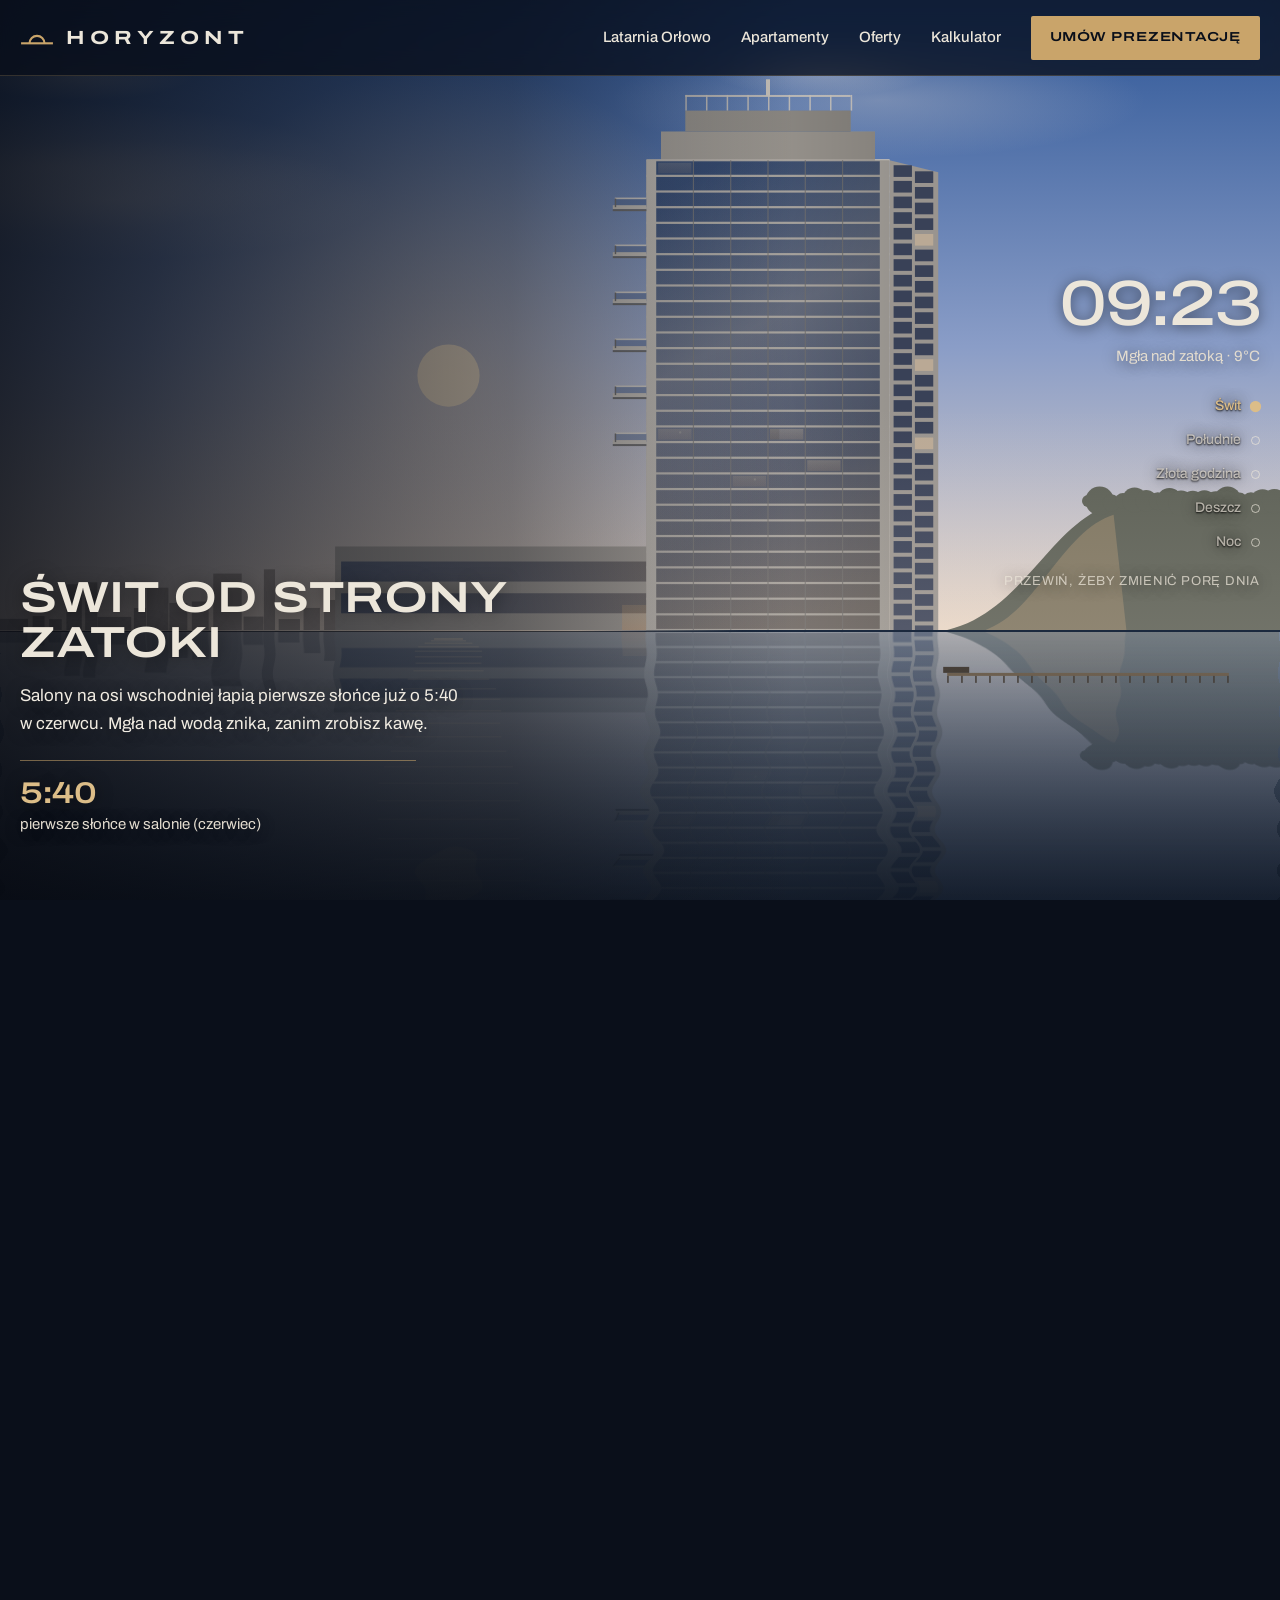
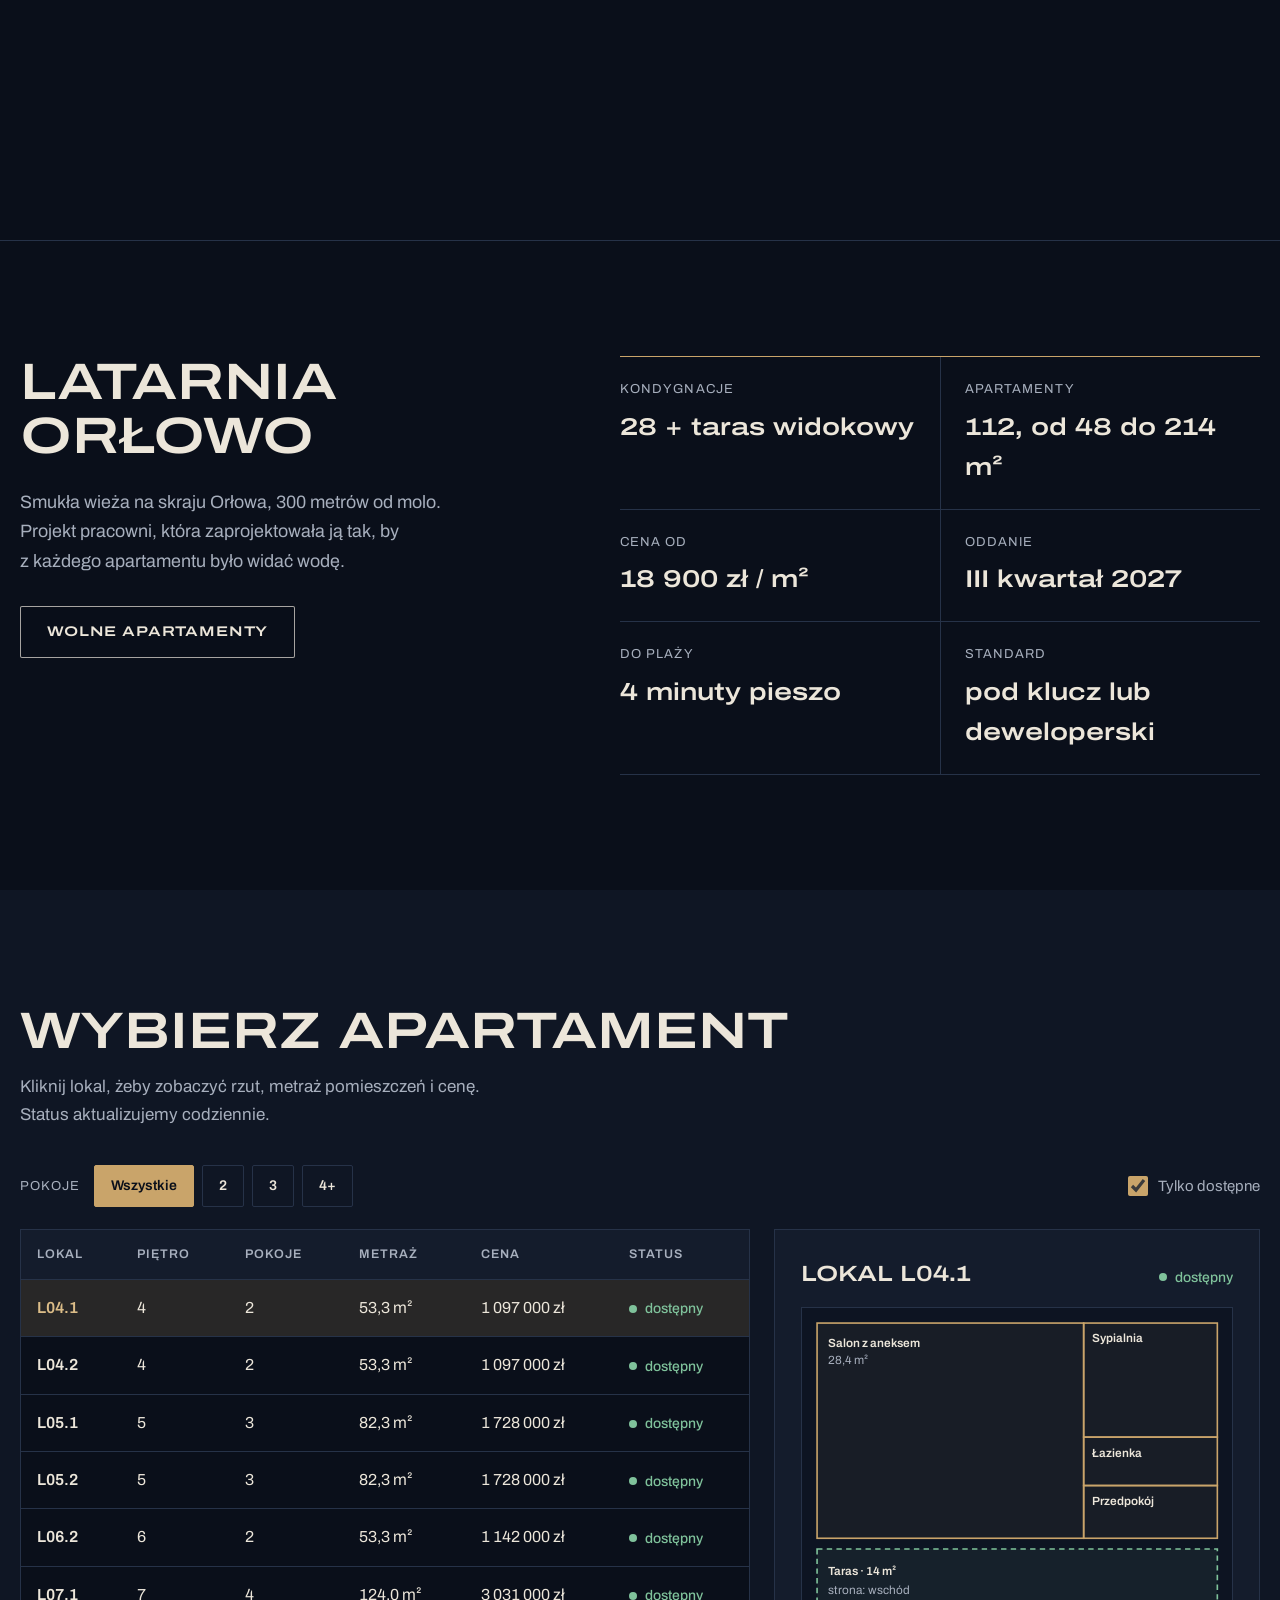
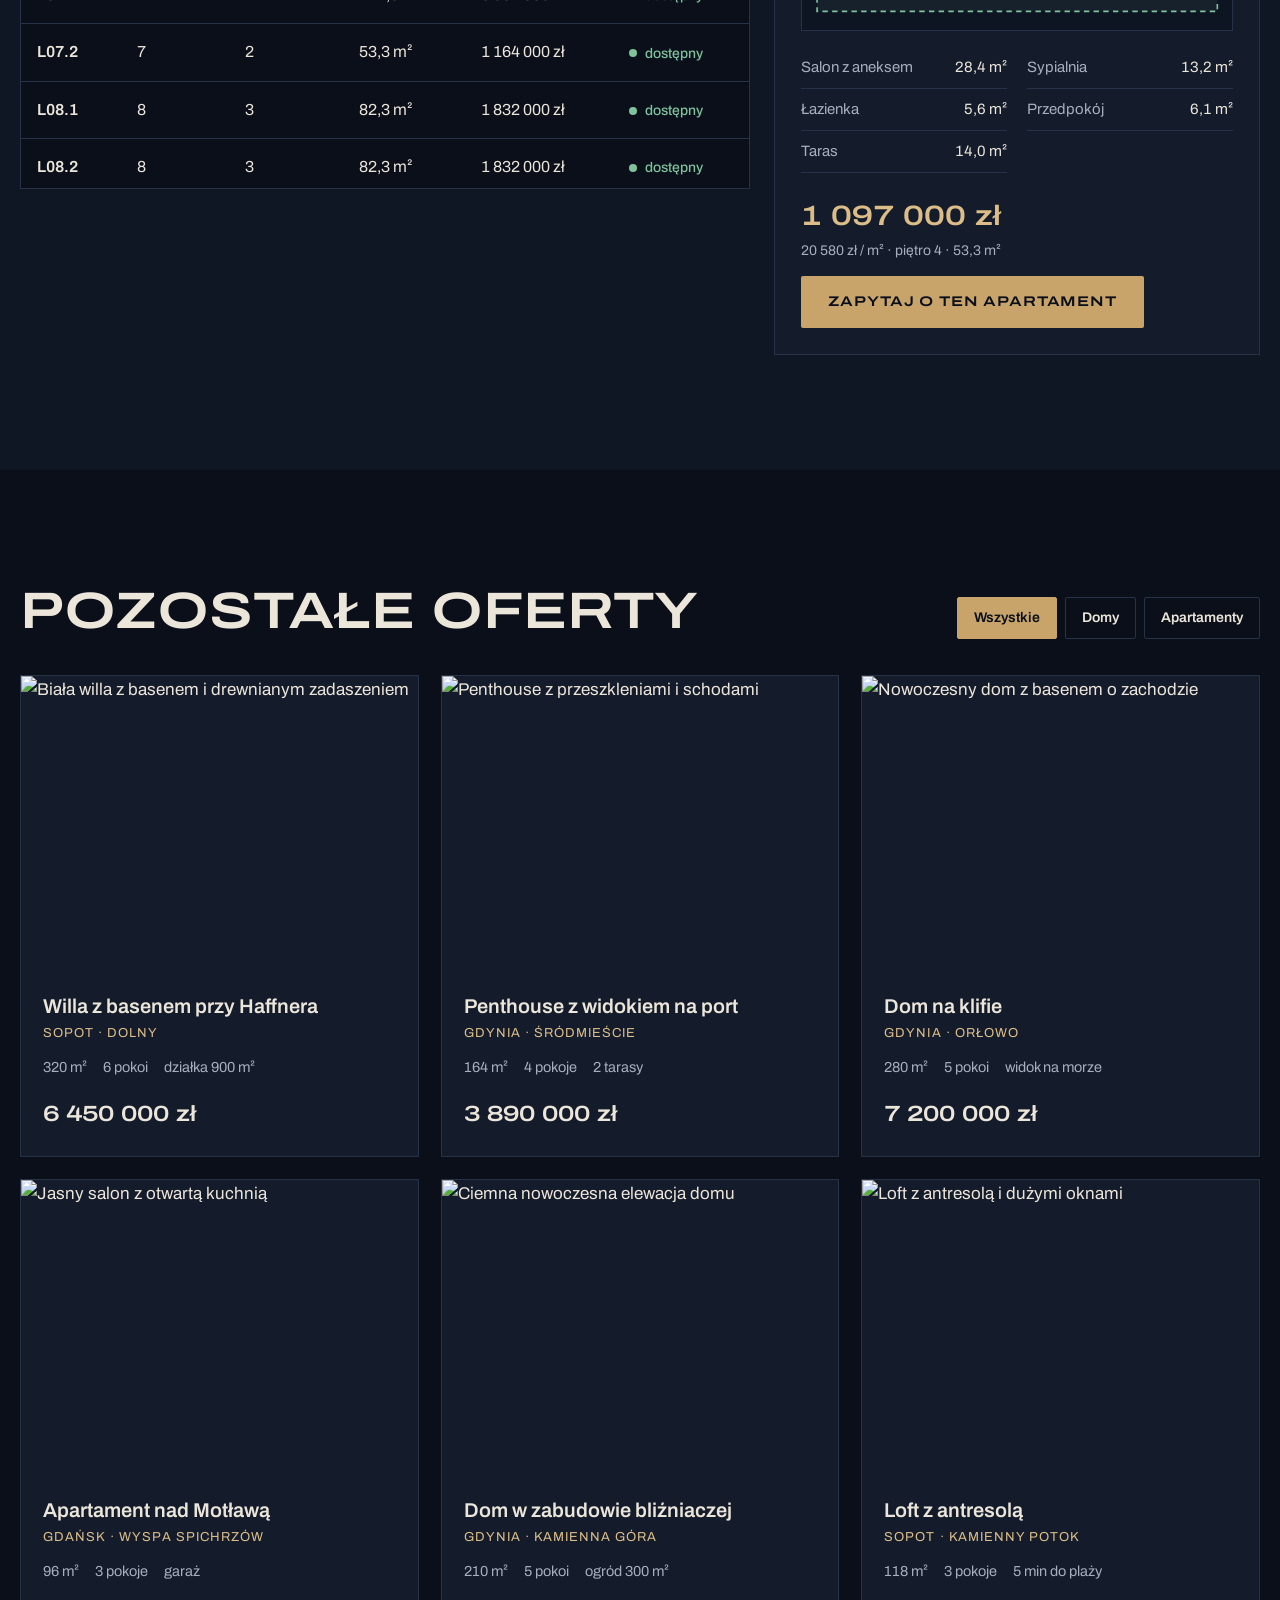
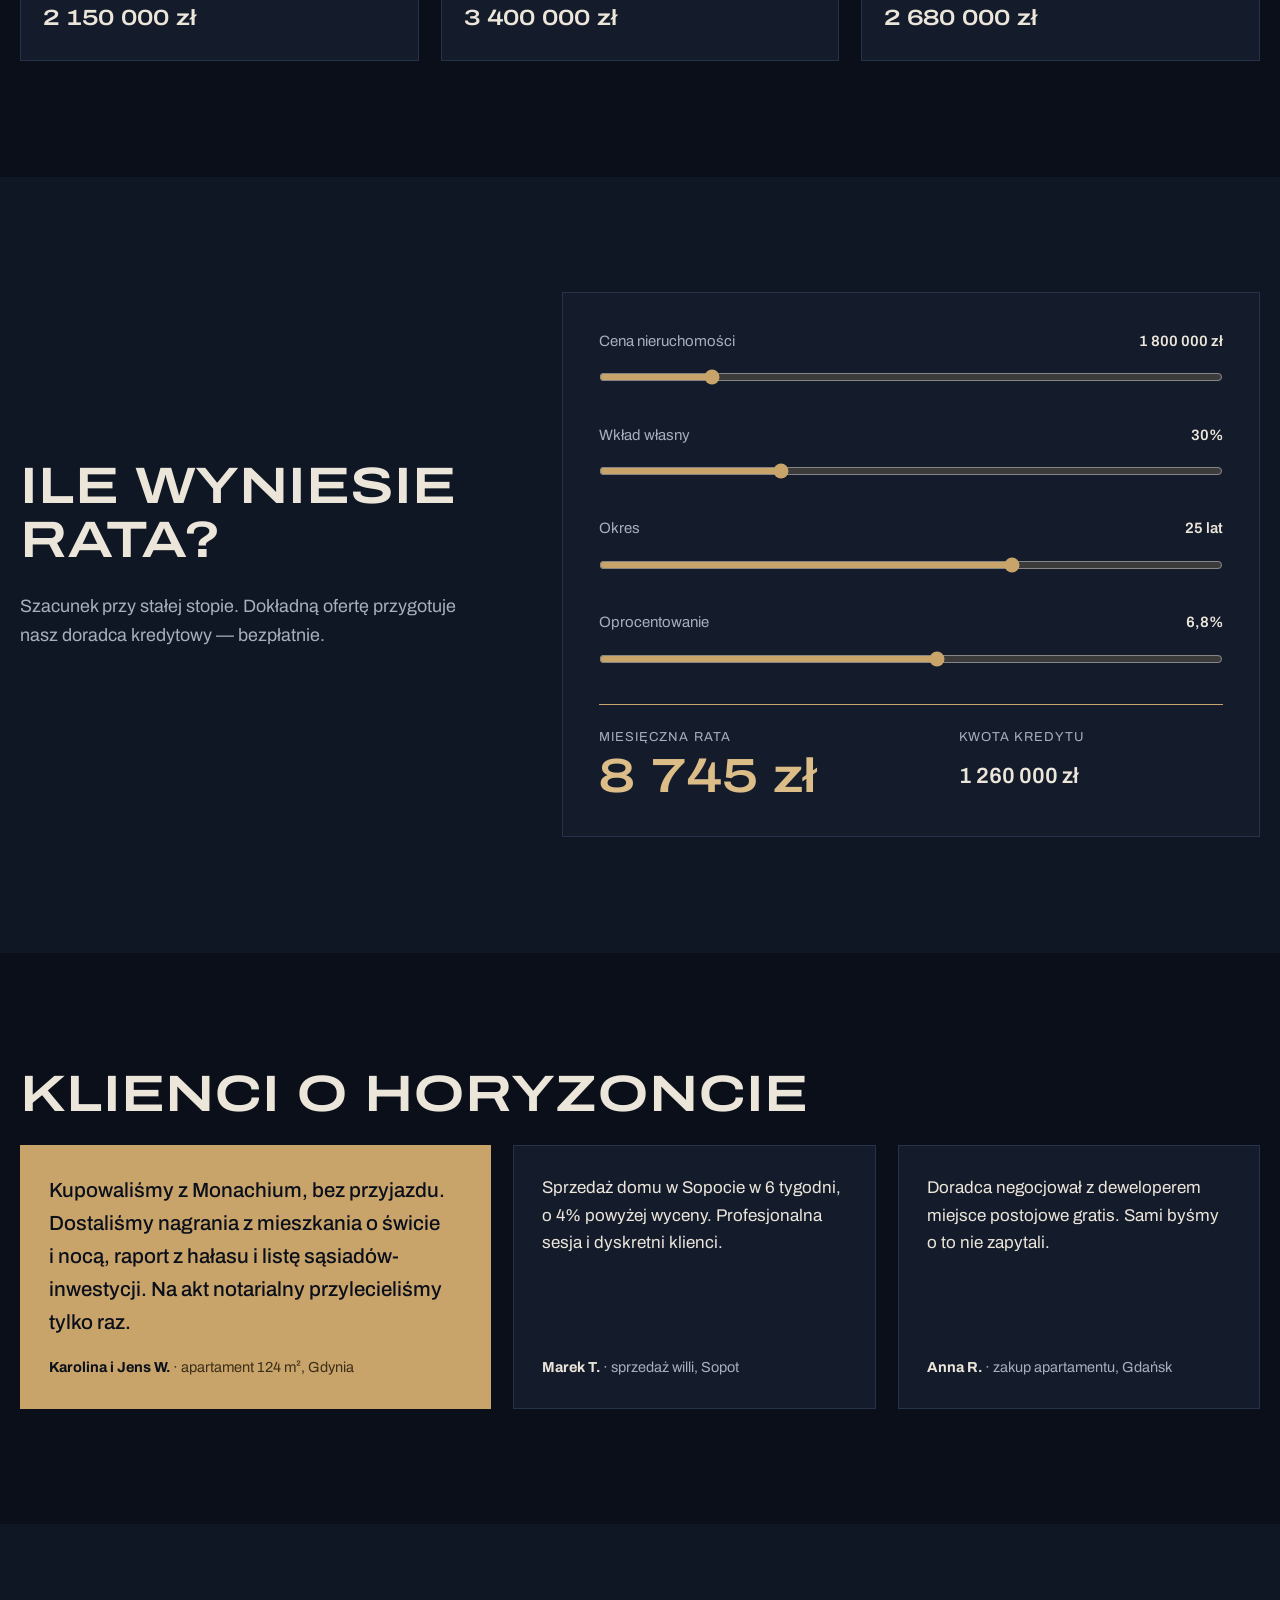
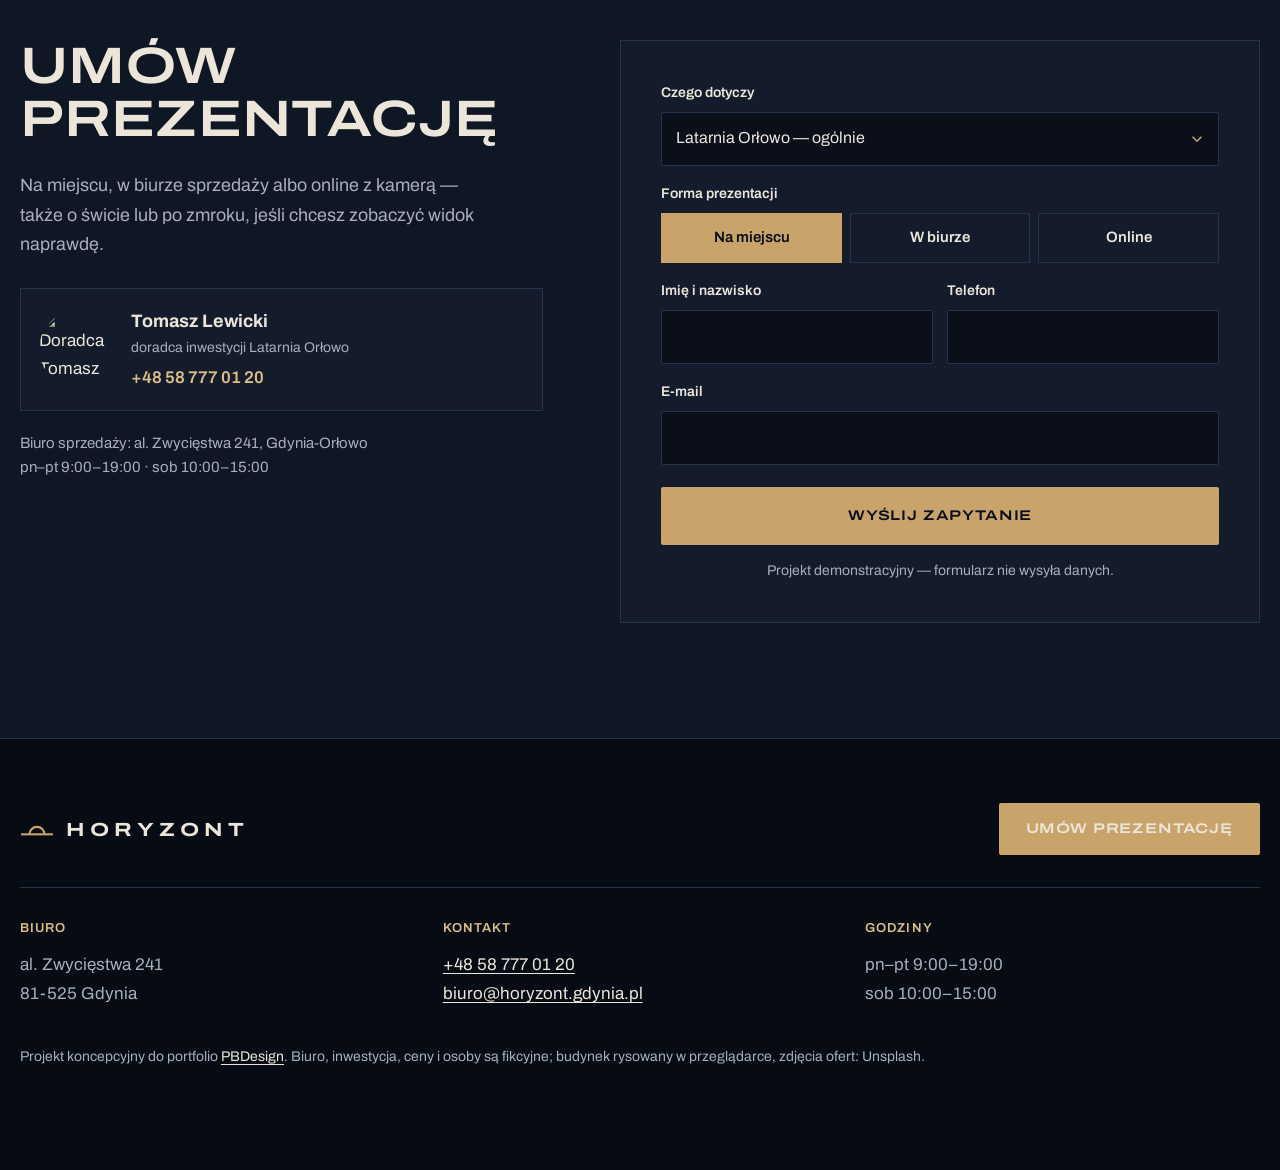
==== commit 61b2a33c: "DESIGN.md, kontrast etykiet HUD Co-Authored-By: Claude Opus 5.5 <noreply@anthropic.com>" ====
--- a/index.html
+++ b/index.html
@@ -12,7 +12,7 @@
 <link rel="preconnect" href="https://fonts.googleapis.com">
 <link rel="preconnect" href="https://fonts.gstatic.com" crossorigin>
 <link href="https://fonts.googleapis.com/css2?family=Archivo:wdth,wght@100,400;100,500;100,600;125,500;125,600;125,700&display=swap" rel="stylesheet">
-<link rel="stylesheet" href="style.css?v=7">
+<link rel="stylesheet" href="style.css?v=8">
 </head>
 <body>
 <!--
--- a/style.css
+++ b/style.css
@@ -81,7 +81,7 @@
 .hud__time { margin: 0; font-size: clamp(44px, 5vw, 76px); font-weight: 500; line-height: 1; font-variant-numeric: tabular-nums; letter-spacing: -.01em; }
 .hud__weather { margin: 8px 0 22px; font-size: 15px; color: #e3dccf; }
 .hud__rail { list-style: none; margin: 0; padding: 0; display: grid; gap: 4px; justify-items: end; }
-.hud__rail button { text-shadow: 0 1px 2px rgba(0, 0, 0, .9), 0 0 14px rgba(0, 0, 0, .7); display: inline-flex; align-items: center; gap: 10px; background: none; border: 0; color: rgba(236, 230, 218, .7); font: 500 14px/1 var(--font); cursor: pointer; padding: 8px 0; text-shadow: inherit; }
+.hud__rail button { text-shadow: 0 1px 2px rgba(0, 0, 0, .9), 0 0 14px rgba(0, 0, 0, .7); display: inline-flex; align-items: center; gap: 10px; background: none; border: 0; color: rgba(236, 230, 218, .7); font: 500 14px/1 var(--font); cursor: pointer; padding: 8px 0; }
 .hud__rail button::after { content: ""; width: 9px; height: 9px; border: 1.5px solid currentColor; border-radius: 50%; transition: background-color .3s, transform .3s var(--ease); }
 .hud__rail button:hover { color: var(--text); }
 .hud__rail button.is-on { color: var(--brass-hi); }
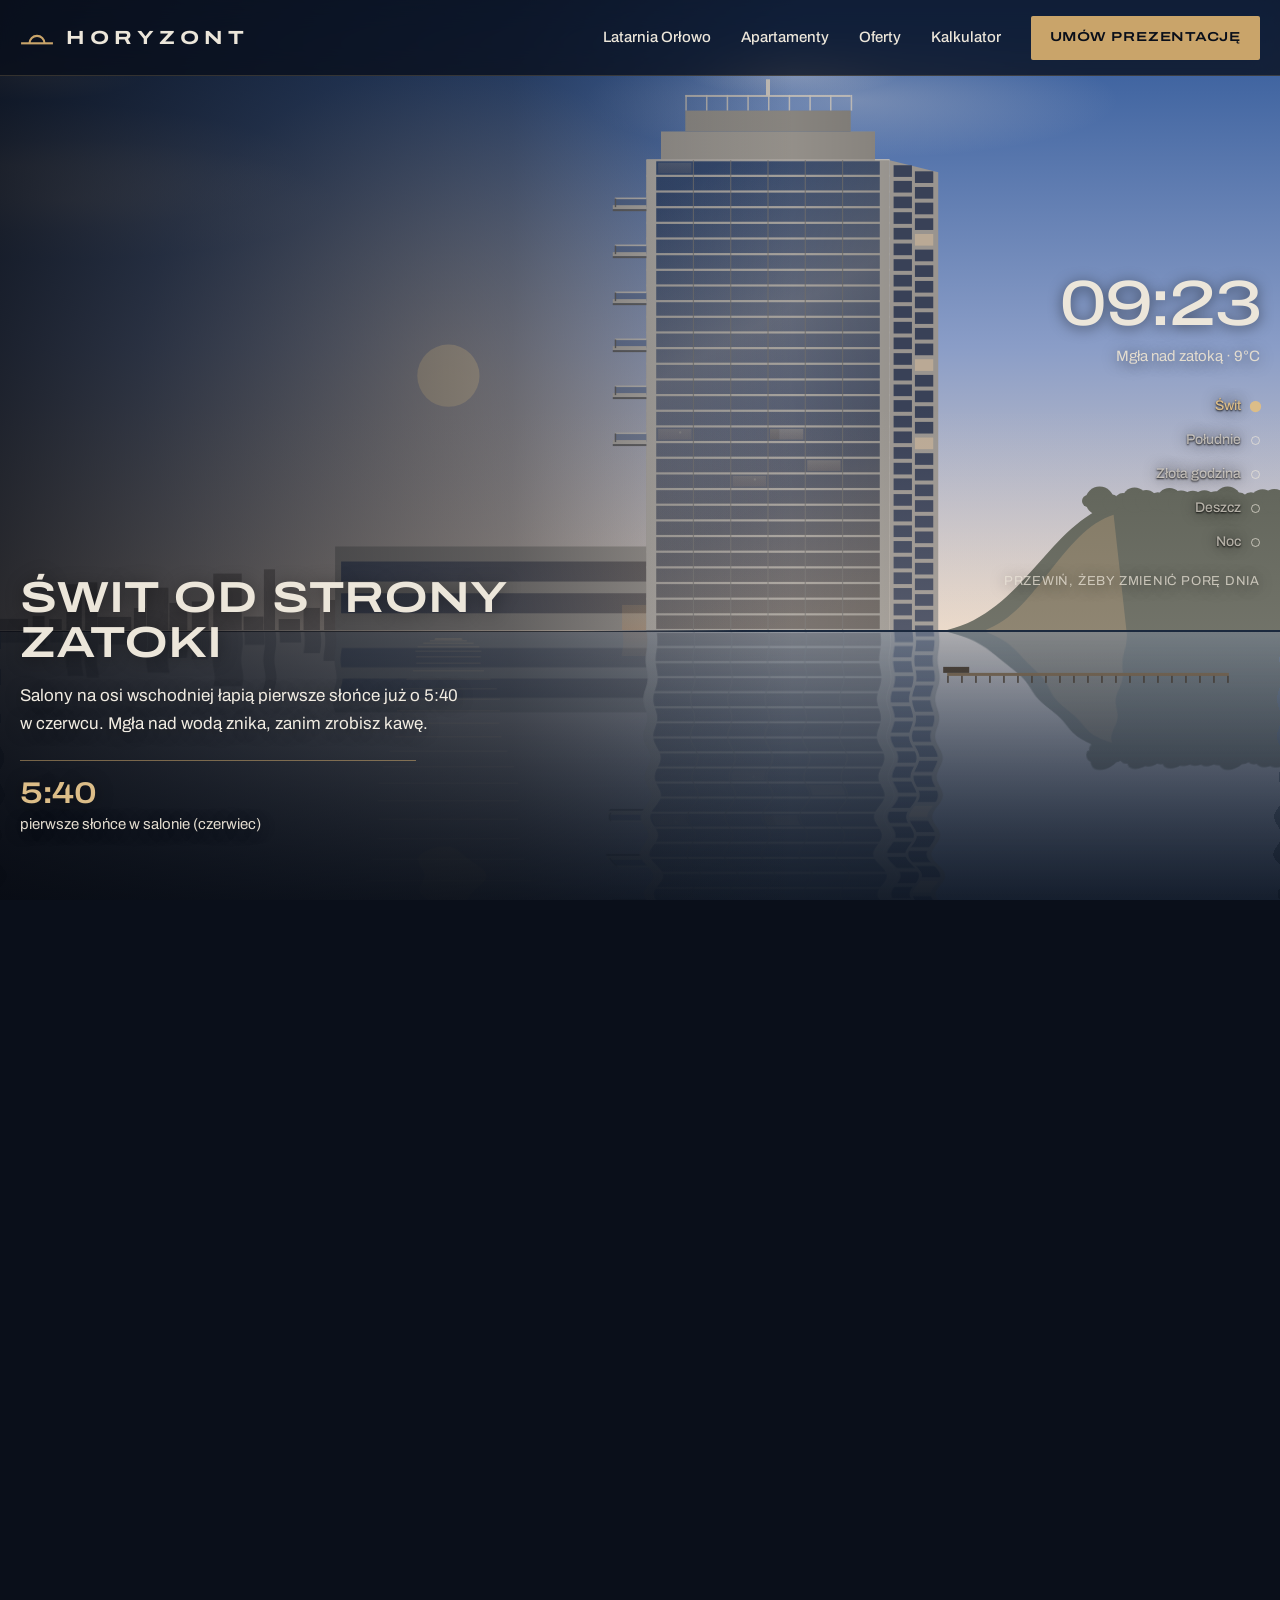
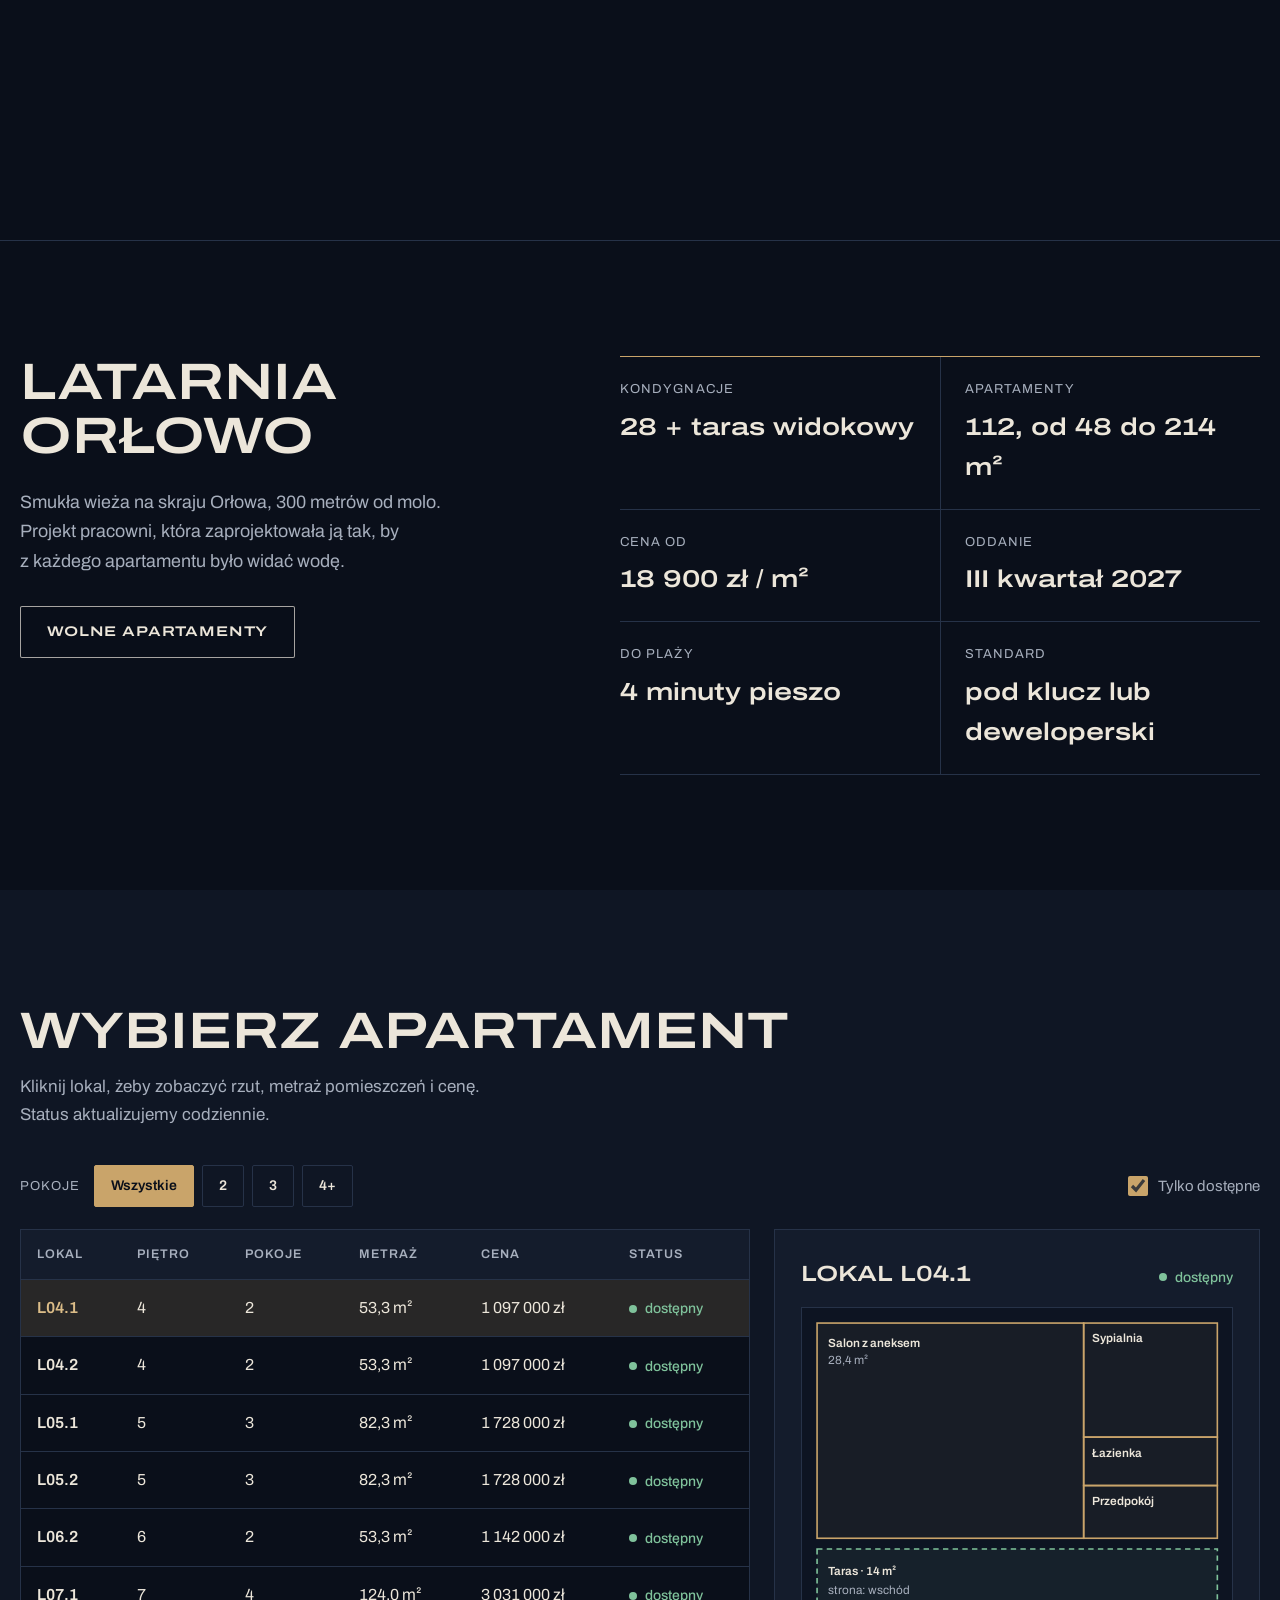
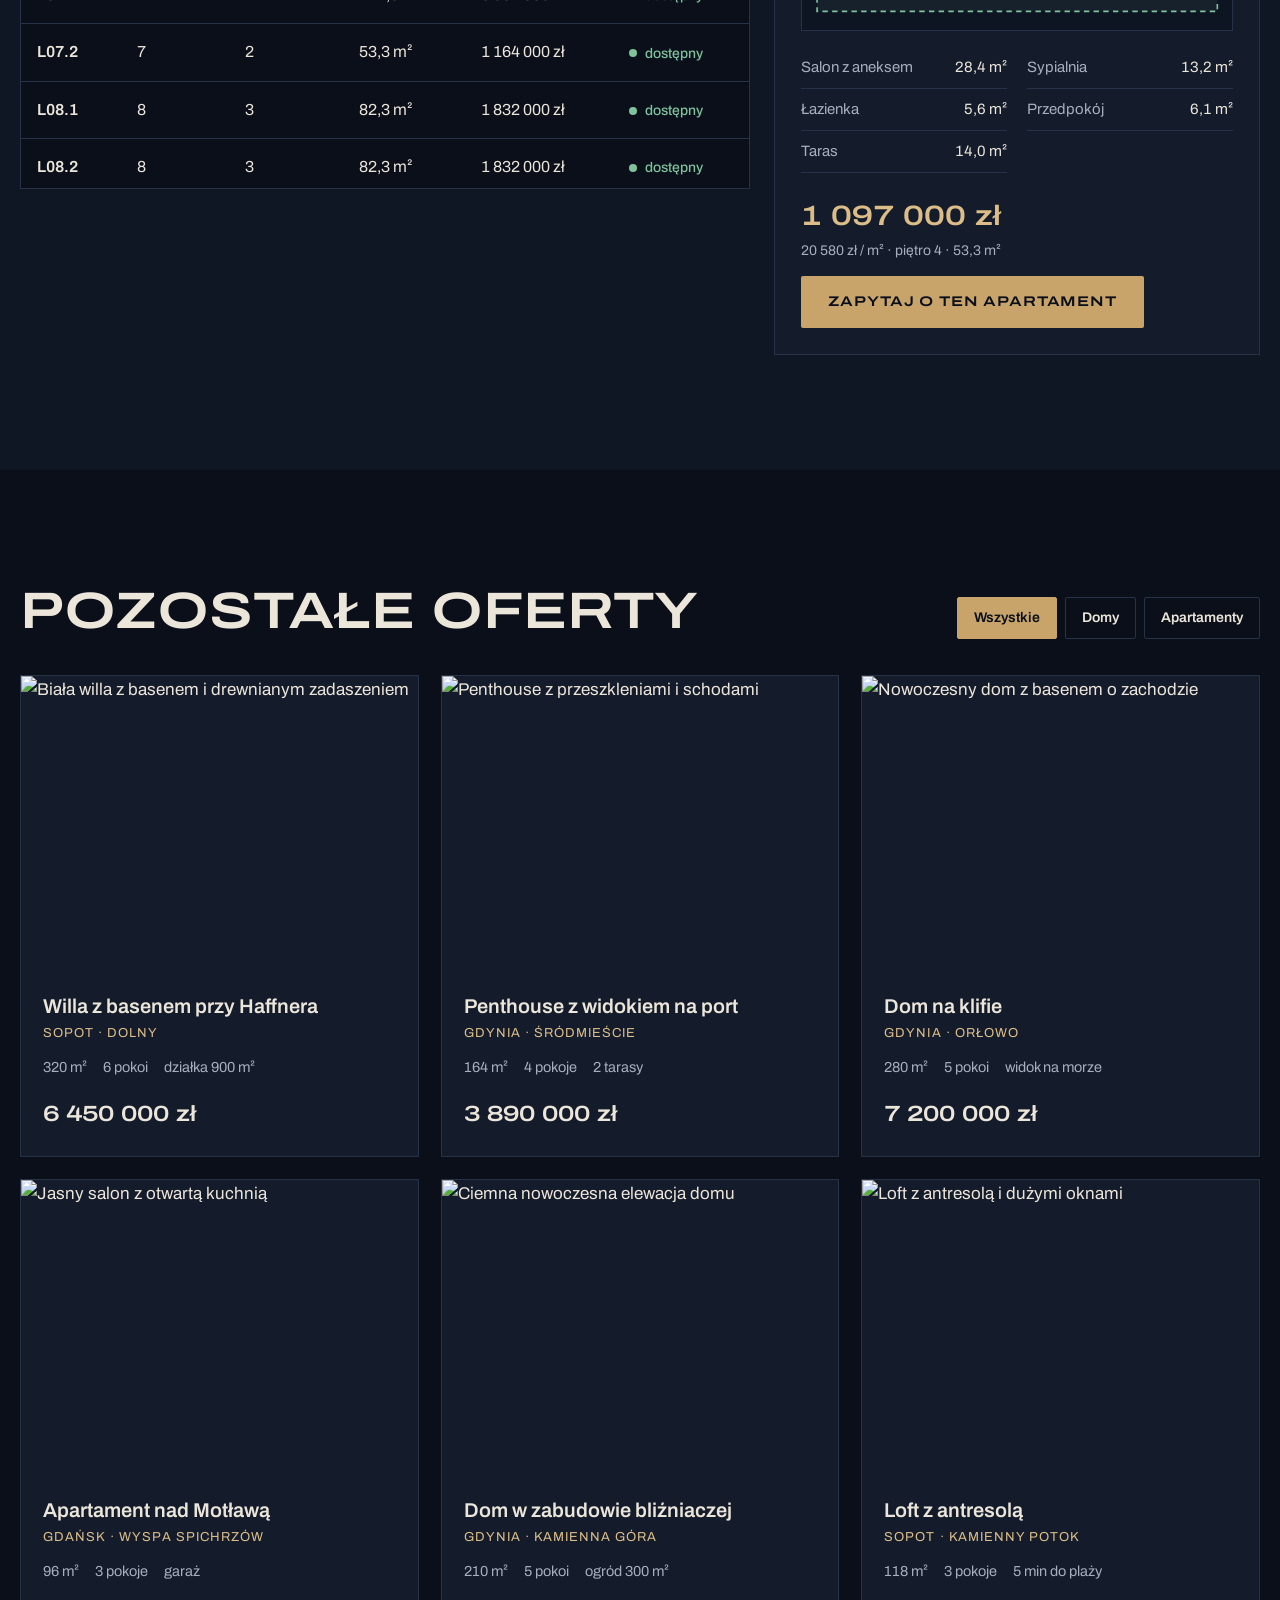
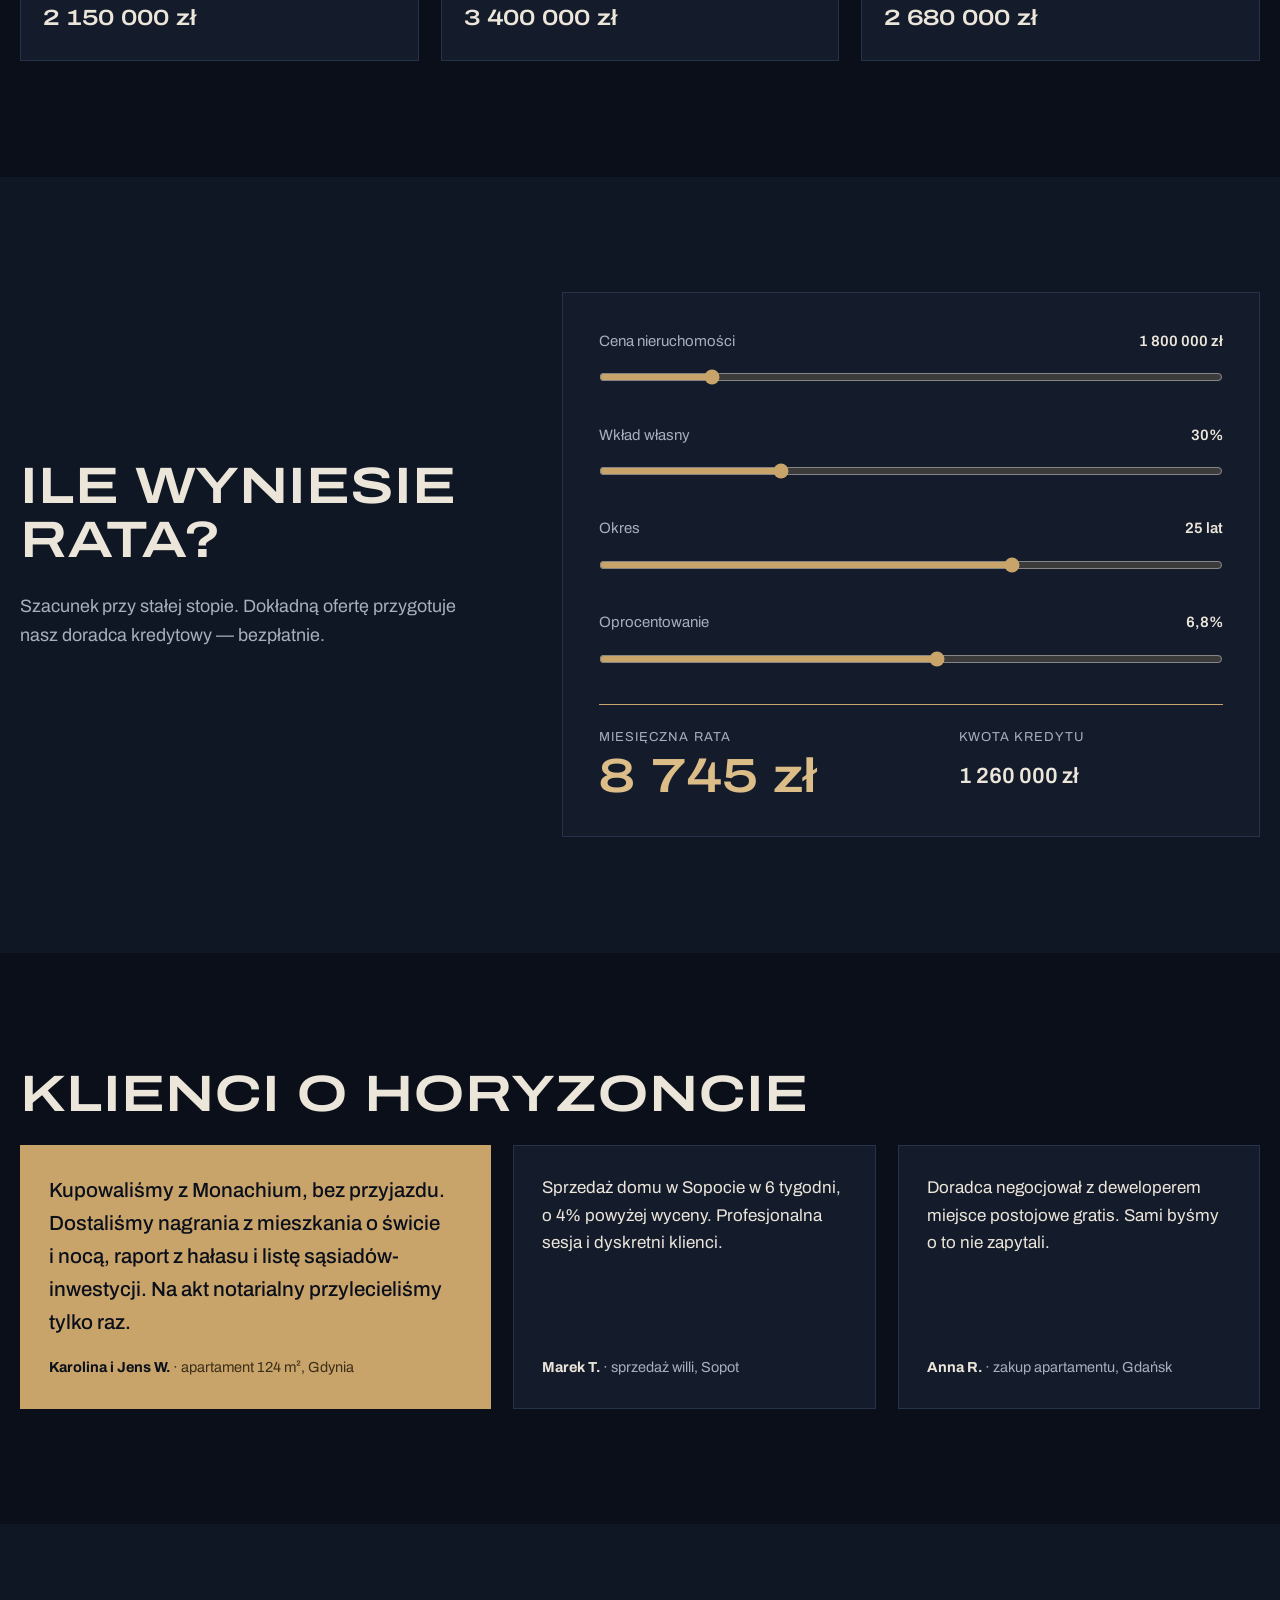
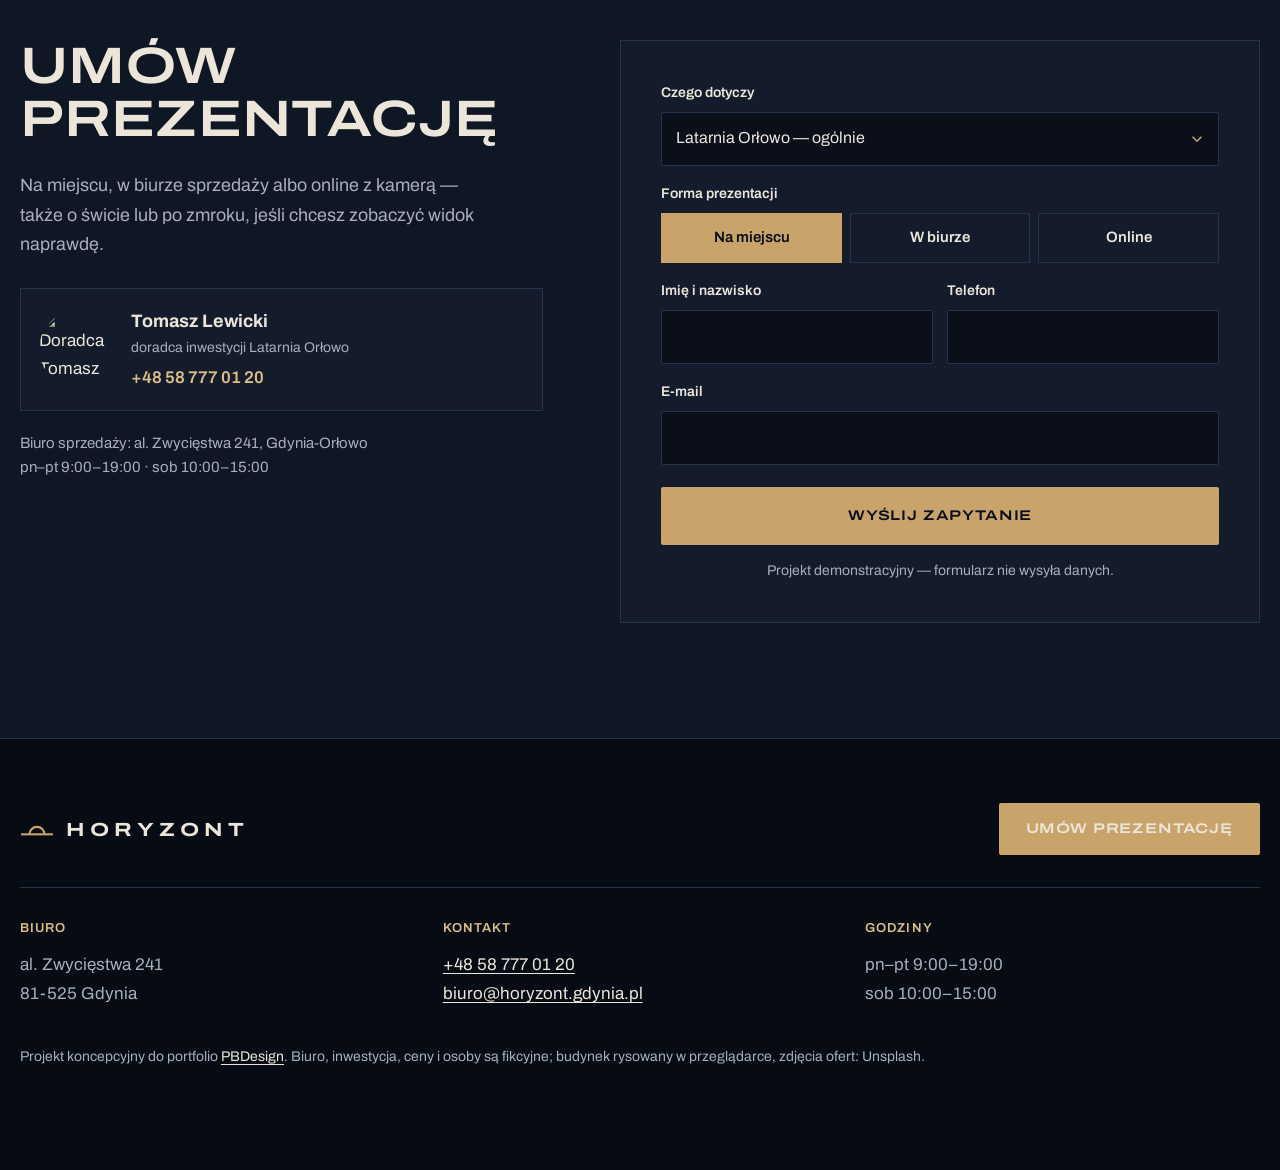
==== commit 233001b1: "Favicony (SVG, PNG, apple-touch-icon) Co-Authored-By: Claude Opus 5.5 <noreply@anthropic.com>" ====
--- a/index.html
+++ b/index.html
@@ -2,13 +2,15 @@
 <html lang="pl">
 <head>
 <meta charset="utf-8">
+<link rel="icon" href="favicon.svg" type="image/svg+xml">
+<link rel="icon" href="favicon-32.png" sizes="32x32" type="image/png">
+<link rel="apple-touch-icon" href="apple-touch-icon.png">
 <meta name="viewport" content="width=device-width, initial-scale=1, viewport-fit=cover">
 <title>HORYZONT — nieruchomości premium, Gdynia · Latarnia Orłowo</title>
 <meta name="description" content="HORYZONT — biuro nieruchomości premium w Gdyni. Latarnia Orłowo: 28 pięter nad Zatoką Gdańską. Zobacz budynek o świcie, w południe, o zachodzie, w deszczu i nocą.">
 <meta property="og:title" content="HORYZONT — Latarnia Orłowo">
 <meta property="og:description" content="Zobacz swój dom o każdej porze dnia. Apartamenty nad Zatoką Gdańską.">
 <meta name="theme-color" content="#0a0f1a">
-<link rel="icon" href="data:image/svg+xml,%3Csvg xmlns='http://www.w3.org/2000/svg' viewBox='0 0 32 32'%3E%3Crect width='32' height='32' fill='%230a0f1a'/%3E%3Cpath d='M4 21h24' stroke='%23c9a46a' stroke-width='2'/%3E%3Cpath d='M10 21a6 6 0 0 1 12 0' fill='none' stroke='%23c9a46a' stroke-width='2'/%3E%3C/svg%3E">
 <link rel="preconnect" href="https://fonts.googleapis.com">
 <link rel="preconnect" href="https://fonts.gstatic.com" crossorigin>
 <link href="https://fonts.googleapis.com/css2?family=Archivo:wdth,wght@100,400;100,500;100,600;125,500;125,600;125,700&display=swap" rel="stylesheet">
